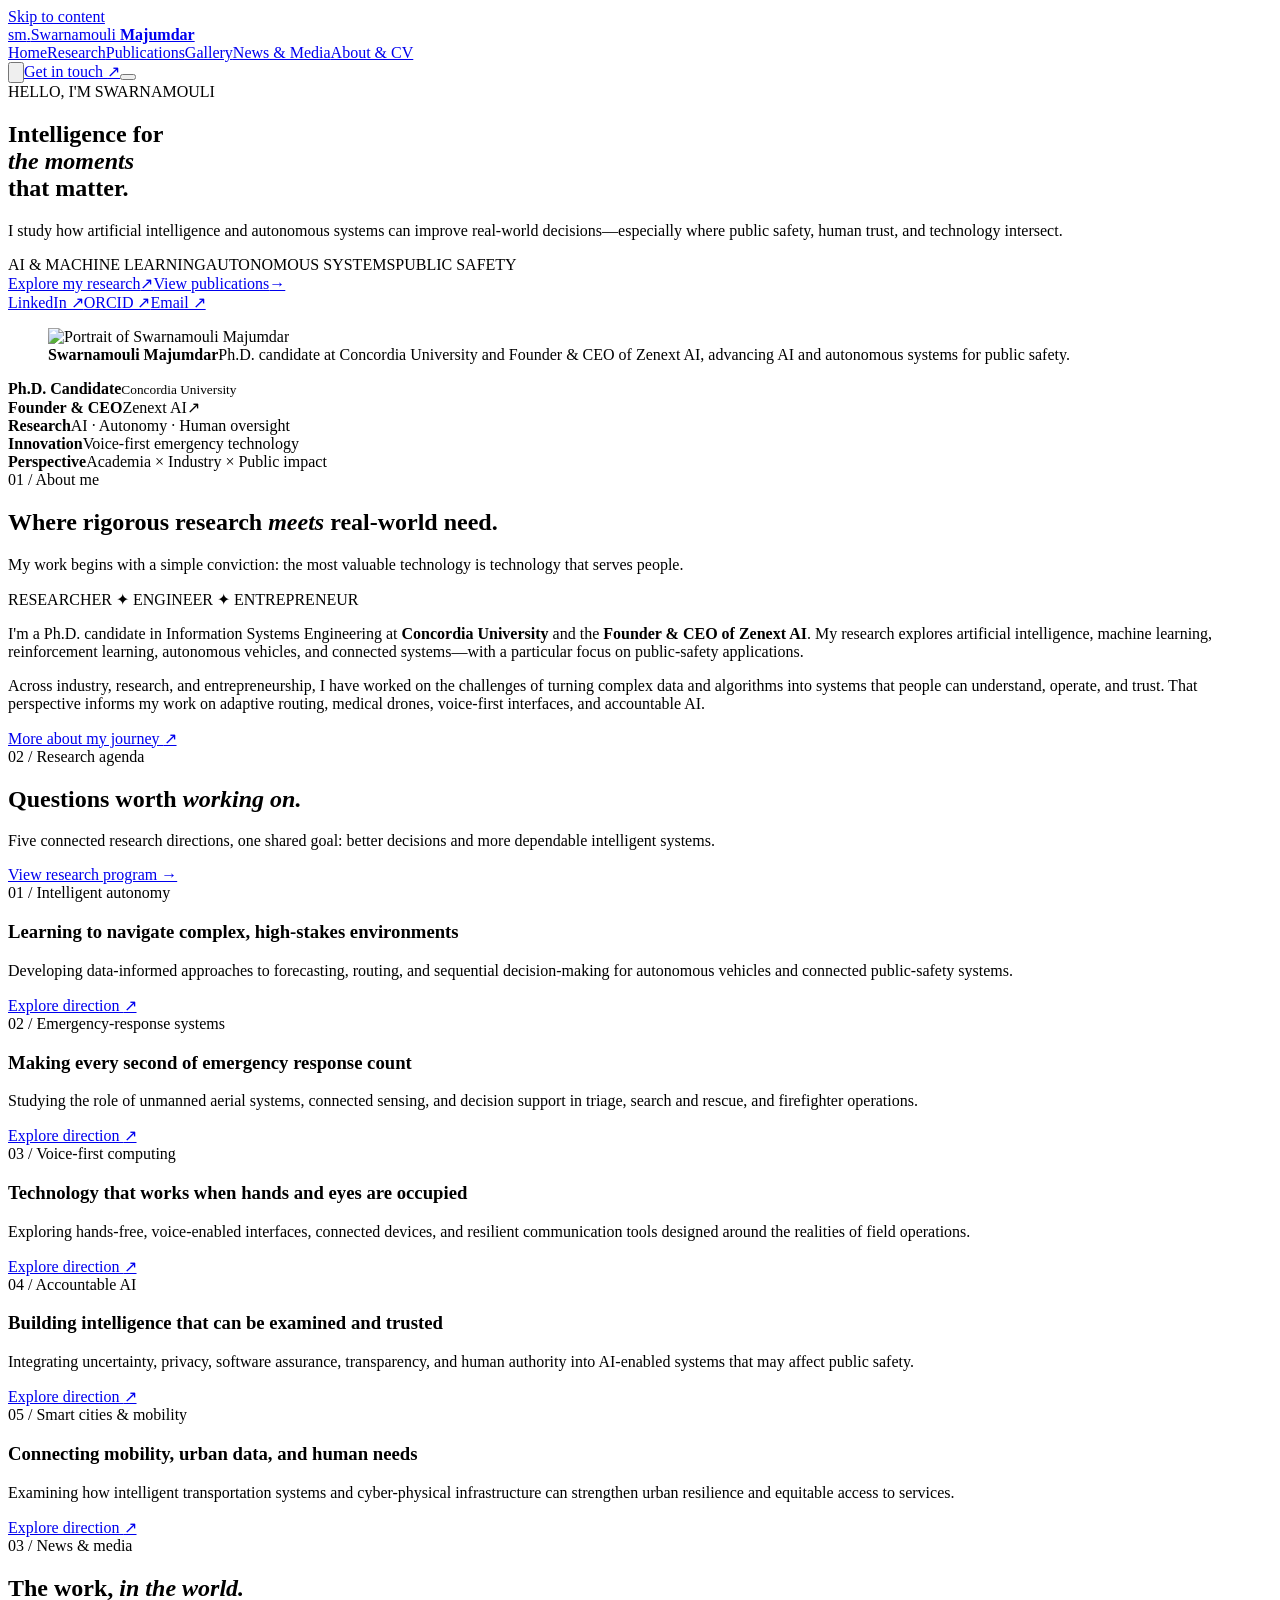
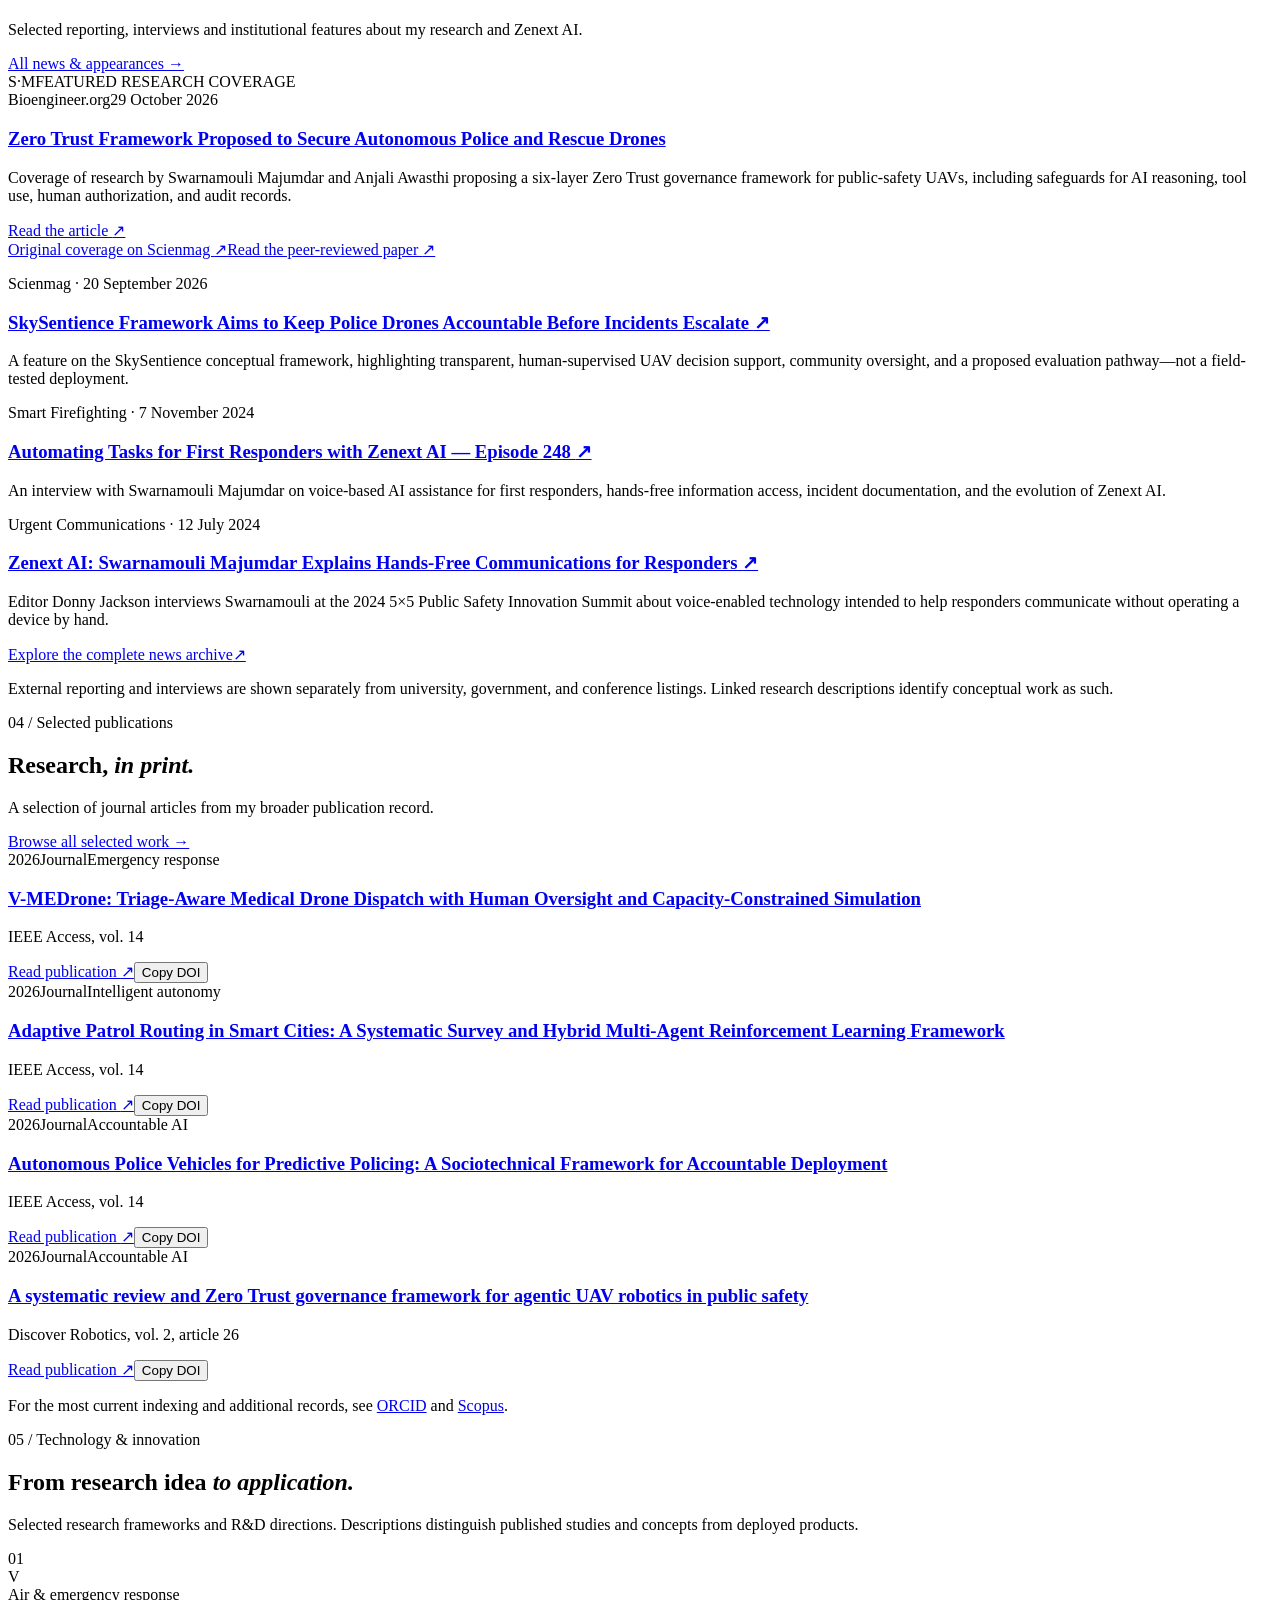
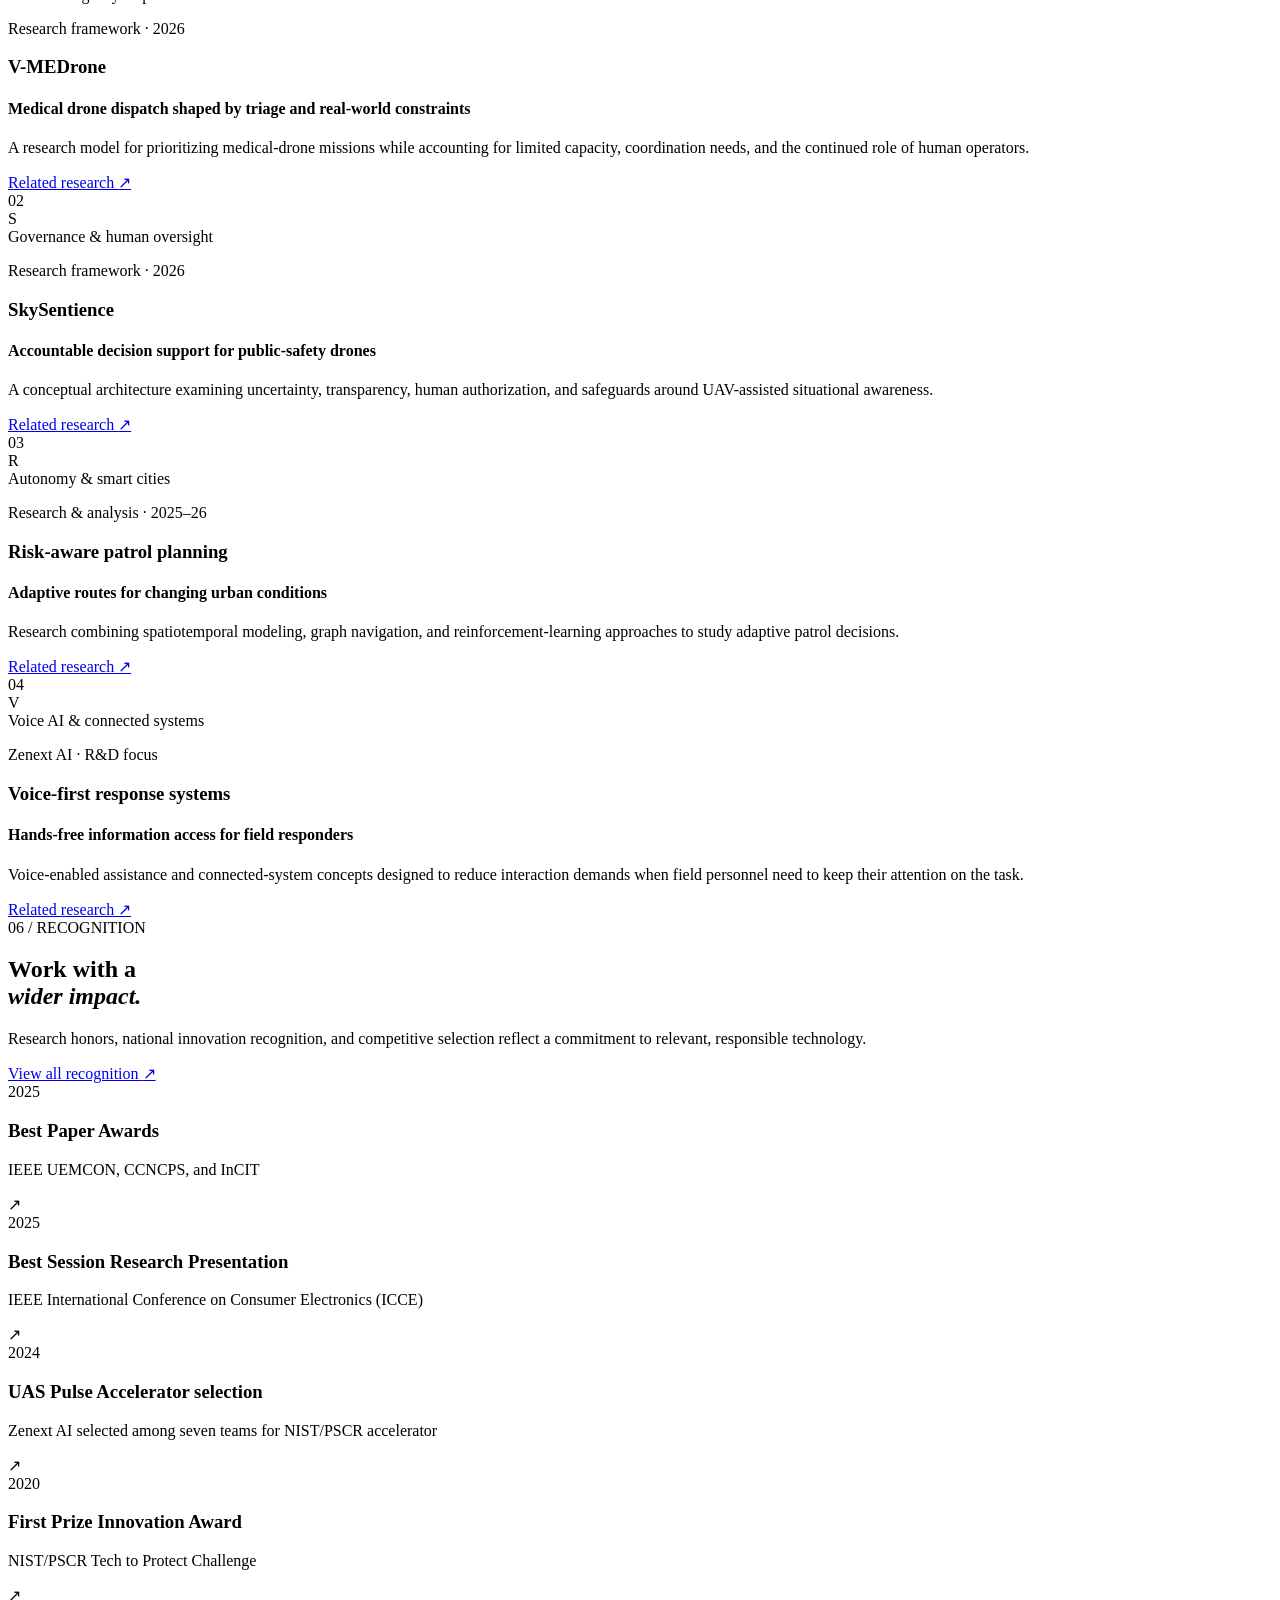
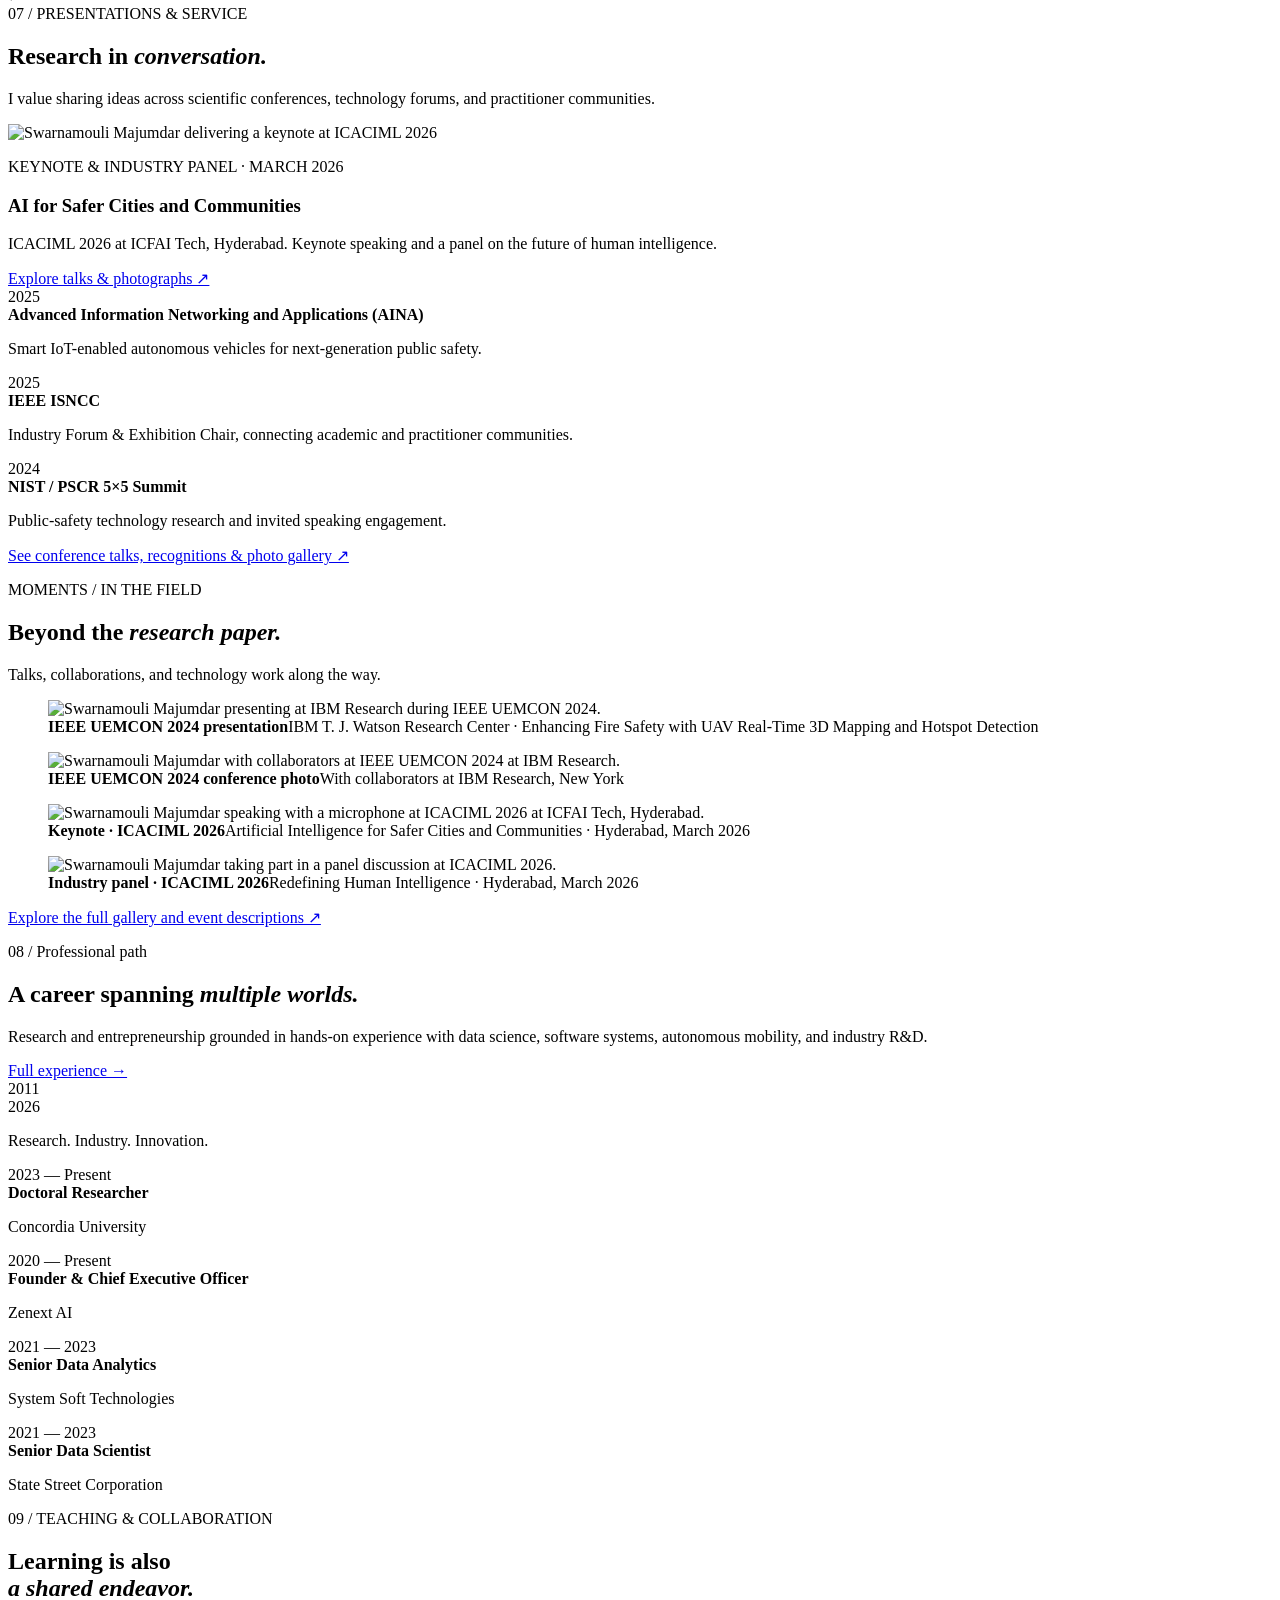
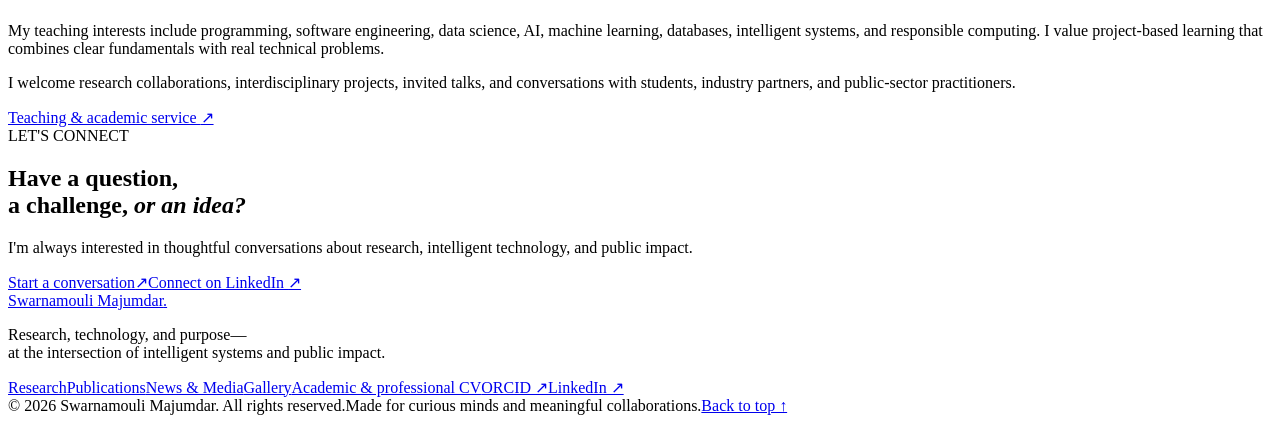
==== index.html @ 5d358393 "Add files via upload" ====
<!doctype html><html lang="en"><head>
<meta charset="utf-8"><meta name="viewport" content="width=device-width, initial-scale=1"><meta name="theme-color" content="#f9f7f3"><meta name="color-scheme" content="light dark">
<title>Swarnamouli Majumdar | AI Researcher, Founder &amp; Public-Safety Technologist</title><meta name="description" content="Swarnamouli Majumdar is a Ph.D. researcher at Concordia University and Founder &amp; CEO of Zenext AI, working on AI, autonomous systems, and public safety."><meta name="author" content="Swarnamouli Majumdar">
<meta property="og:type" content="website"><meta property="og:title" content="Swarnamouli Majumdar | AI Researcher, Founder &amp; Public-Safety Technologist"><meta property="og:description" content="Swarnamouli Majumdar is a Ph.D. researcher at Concordia University and Founder &amp; CEO of Zenext AI, working on AI, autonomous systems, and public safety."><meta property="og:url" content="https://swarnamouli.github.io/index.html"><meta property="og:image" content="https://swarnamouli.github.io/assets/og-card.png">
<meta name="twitter:card" content="summary_large_image"><link rel="canonical" href="https://swarnamouli.github.io/index.html">
<link rel="icon" href="assets/favicon.svg" type="image/svg+xml"><link rel="stylesheet" href="assets/style.css"><script>try{let t=localStorage.getItem('sm-theme');if(t)document.documentElement.dataset.theme=t}catch(e){}</script>
<script type="application/ld+json">{"@context": "https://schema.org", "@type": "Person", "name": "Swarnamouli Majumdar", "url": "https://swarnamouli.github.io/", "email": "mailto:swarna1988.19@gmail.com", "jobTitle": "Ph.D. Candidate & Founder, Zenext AI", "affiliation": [{"@type": "CollegeOrUniversity", "name": "Concordia University"}, {"@type": "Organization", "name": "Zenext AI"}], "sameAs": ["https://orcid.org/0000-0001-6443-4471", "https://www.linkedin.com/in/swarnamouli/"]}</script><script src="assets/main.js" defer></script></head>
<body><a class="skip-link" href="#main">Skip to content</a><header class="site-header" id="top"><div class="shell header-inner">
    <a class="brand" href="index.html" aria-label="Swarnamouli Majumdar — homepage"><span class="brand-mark">sm<span>.</span></span><span class="brand-word">Swarnamouli <strong>Majumdar</strong></span></a>
    <nav class="desktop-nav" aria-label="Main navigation"><a class="nav-link active" href="index.html" aria-current=page>Home</a><a class="nav-link " href="research.html" >Research</a><a class="nav-link " href="publications.html" >Publications</a><a class="nav-link " href="gallery.html" >Gallery</a><a class="nav-link " href="news.html" >News & Media</a><a class="nav-link " href="about.html" >About & CV</a></nav>
    <div class="header-actions"><button class="theme-toggle" data-theme-toggle type="button" title="Toggle color theme" aria-label="Toggle color theme"><svg aria-hidden="true" viewBox="0 0 24 24" fill="none" stroke="currentColor" stroke-width="1.6"><path d="M20.1 15.8A8.5 8.5 0 0 1 8.2 3.9 8.5 8.5 0 1 0 20.1 15.8Z"/></svg></button><a href="mailto:swarna1988.19@gmail.com" class="header-contact">Get in touch <span aria-hidden="true">↗</span></a><button class="menu-toggle" data-menu-toggle type="button" aria-expanded="false" aria-controls="mobile-nav" aria-label="Open menu"><span></span><span></span><span></span></button></div>
    </div><nav id="mobile-nav" class="mobile-nav" aria-label="Mobile navigation" hidden><a class="nav-link active" href="index.html" aria-current=page>Home</a><a class="nav-link " href="research.html" >Research</a><a class="nav-link " href="publications.html" >Publications</a><a class="nav-link " href="gallery.html" >Gallery</a><a class="nav-link " href="news.html" >News & Media</a><a class="nav-link " href="about.html" >About & CV</a><a href="mailto:swarna1988.19@gmail.com">Get in touch ↗</a></nav></header><main id="main"><section class="hero shell"><div class="hero-content"><div class="eyebrow"><span class="eyebrow-line"></span>HELLO, I'M SWARNAMOULI</div><h1>Intelligence for<br><em>the moments</em><br>that matter<span class="period">.</span></h1><p class="hero-lead">I study how artificial intelligence and autonomous systems can improve real-world decisions—especially where public safety, human trust, and technology intersect.</p><div class="hero-tags"><span>AI & MACHINE LEARNING</span><span>AUTONOMOUS SYSTEMS</span><span>PUBLIC SAFETY</span></div><div class="hero-buttons"><a class="btn btn-primary" href="research.html" ><span>Explore my research</span><span aria-hidden="true">↗</span></a><a class="btn btn-secondary" href="publications.html" ><span>View publications</span><span aria-hidden="true">→</span></a></div><div class="hero-social"><a href="https://www.linkedin.com/in/swarnamouli/" target="_blank" rel="noopener noreferrer">LinkedIn ↗</a><a href="https://orcid.org/0000-0001-6443-4471" target="_blank" rel="noopener noreferrer">ORCID ↗</a><a href="mailto:swarna1988.19@gmail.com">Email ↗</a></div></div>
    <div class="hero-visual"><div class="hero-visual-deco deco-a"></div><div class="hero-visual-deco deco-b"></div><figure class="portrait-frame"><img src="assets/photos/swarnamouli-bio-portrait.png" alt="Portrait of Swarnamouli Majumdar" loading="eager"><figcaption class="portrait-bio-caption"><strong>Swarnamouli Majumdar</strong><span>Ph.D. candidate at Concordia University and Founder &amp; CEO of Zenext AI, advancing AI and autonomous systems for public safety.</span></figcaption><span class="portrait-frame-corner"></span></figure><div class="role-float"><span class="role-dot"></span><div><strong>Ph.D. Candidate</strong><small>Concordia University</small></div></div><div class="founder-float"><strong>Founder & CEO</strong><span>Zenext AI</span><span aria-hidden="true">↗</span></div></div></section><div class="hero-strip"><div class="shell strip-inner"><div><strong>Research</strong><span>AI · Autonomy · Human oversight</span></div><div><strong>Innovation</strong><span>Voice-first emergency technology</span></div><div><strong>Perspective</strong><span>Academia × Industry × Public impact</span></div></div></div><section class="section shell" id="about"><div class="section-head"><div><div class="eyebrow"><span class="eyebrow-line"></span>01 / About me</div><h2>Where rigorous research <em>meets</em> real-world need.</h2></div></div><div class="about-grid"><div class="about-statement"><p>My work begins with a simple conviction: <span>the most valuable technology is technology that serves people.</span></p><div class="about-statement-bottom">RESEARCHER <span>✦</span> ENGINEER <span>✦</span> ENTREPRENEUR</div></div><div class="about-copy"><p>I'm a Ph.D. candidate in Information Systems Engineering at <strong>Concordia University</strong> and the <strong>Founder & CEO of Zenext AI</strong>. My research explores artificial intelligence, machine learning, reinforcement learning, autonomous vehicles, and connected systems—with a particular focus on public-safety applications.</p><p>Across industry, research, and entrepreneurship, I have worked on the challenges of turning complex data and algorithms into systems that people can understand, operate, and trust. That perspective informs my work on adaptive routing, medical drones, voice-first interfaces, and accountable AI.</p><a class="text-link" href="about.html">More about my journey <span class="arrow" aria-hidden="true">↗</span></a></div></div></section><section class="section soft-section" id="research"><div class="shell"><div class="section-head"><div><div class="eyebrow"><span class="eyebrow-line"></span>02 / Research agenda</div><h2>Questions worth <em>working on.</em></h2><p class="section-desc">Five connected research directions, one shared goal: better decisions and more dependable intelligent systems.</p></div><a class="head-link" href="research.html">View research program →</a></div><div class="research-grid"><article class="research-card reveal"><span class="research-card-number">01 / Intelligent autonomy</span><div class="research-icon research-icon-autonomy" aria-hidden="true"><span></span><span></span><span></span></div><h3>Learning to navigate complex, high-stakes environments</h3><p>Developing data-informed approaches to forecasting, routing, and sequential decision-making for autonomous vehicles and connected public-safety systems.</p><a class="text-link" href="research.html#autonomy">Explore direction <span class="arrow" aria-hidden="true">↗</span></a></article><article class="research-card reveal"><span class="research-card-number">02 / Emergency-response systems</span><div class="research-icon research-icon-response" aria-hidden="true"><span></span><span></span><span></span></div><h3>Making every second of emergency response count</h3><p>Studying the role of unmanned aerial systems, connected sensing, and decision support in triage, search and rescue, and firefighter operations.</p><a class="text-link" href="research.html#response">Explore direction <span class="arrow" aria-hidden="true">↗</span></a></article><article class="research-card reveal"><span class="research-card-number">03 / Voice-first computing</span><div class="research-icon research-icon-voice" aria-hidden="true"><span></span><span></span><span></span></div><h3>Technology that works when hands and eyes are occupied</h3><p>Exploring hands-free, voice-enabled interfaces, connected devices, and resilient communication tools designed around the realities of field operations.</p><a class="text-link" href="research.html#voice">Explore direction <span class="arrow" aria-hidden="true">↗</span></a></article><article class="research-card reveal"><span class="research-card-number">04 / Accountable AI</span><div class="research-icon research-icon-trust" aria-hidden="true"><span></span><span></span><span></span></div><h3>Building intelligence that can be examined and trusted</h3><p>Integrating uncertainty, privacy, software assurance, transparency, and human authority into AI-enabled systems that may affect public safety.</p><a class="text-link" href="research.html#trust">Explore direction <span class="arrow" aria-hidden="true">↗</span></a></article><article class="research-card reveal"><span class="research-card-number">05 / Smart cities &amp; mobility</span><div class="research-icon research-icon-mobility" aria-hidden="true"><span></span><span></span><span></span></div><h3>Connecting mobility, urban data, and human needs</h3><p>Examining how intelligent transportation systems and cyber-physical infrastructure can strengthen urban resilience and equitable access to services.</p><a class="text-link" href="research.html#mobility">Explore direction <span class="arrow" aria-hidden="true">↗</span></a></article></div></div></section><section class="section shell" id="news"><div class="section-head"><div><div class="eyebrow"><span class="eyebrow-line"></span>03 / News &amp; media</div><h2>The work, <em>in the world.</em></h2><p class="section-desc">Selected reporting, interviews and institutional features about my research and Zenext AI.</p></div><a class="head-link" href="news.html">All news & appearances →</a></div><div class="media-home-grid"><article class="media-main-feature reveal"><div class="media-feature-top"><span class="media-feature-icon" aria-hidden="true">S<span>·</span>M</span><span class="media-feature-kicker">FEATURED RESEARCH COVERAGE</span></div><div><div class="media-byline"><span>Bioengineer.org</span><span>29 October 2026</span></div><h3><a href="https://bioengineer.org/zero-trust-framework-proposed-to-secure-autonomous-police-and-rescue-drones/" target="_blank" rel="noopener noreferrer">Zero Trust Framework Proposed to Secure Autonomous Police and Rescue Drones</a></h3><p>Coverage of research by Swarnamouli Majumdar and Anjali Awasthi proposing a six-layer Zero Trust governance framework for public-safety UAVs, including safeguards for AI reasoning, tool use, human authorization, and audit records.</p><a class="media-read-link" href="https://bioengineer.org/zero-trust-framework-proposed-to-secure-autonomous-police-and-rescue-drones/" target="_blank" rel="noopener noreferrer">Read the article <span class="arrow" aria-hidden="true">↗</span></a></div><div class="media-related"><a href="https://scienmag.com/zero-trust-framework-proposed-to-secure-autonomous-police-and-rescue-drones/" target="_blank" rel="noopener noreferrer">Original coverage on Scienmag <span class="arrow" aria-hidden="true">↗</span></a><a href="https://doi.org/10.1007/s44430-026-00042-4" target="_blank" rel="noopener noreferrer">Read the peer-reviewed paper <span class="arrow" aria-hidden="true">↗</span></a></div></article><div class="media-home-rail"><article class="media-rail-story"><p class="media-rail-meta">Scienmag <span>· 20 September 2026</span></p><h3><a href="https://scienmag.com/skysentience-framework-aims-to-keep-police-drones-accountable-before-incidents-escalate/" target="_blank" rel="noopener noreferrer">SkySentience Framework Aims to Keep Police Drones Accountable Before Incidents Escalate <span aria-hidden="true">↗</span></a></h3><p>A feature on the SkySentience conceptual framework, highlighting transparent, human-supervised UAV decision support, community oversight, and a proposed evaluation pathway—not a field-tested deployment.</p></article><article class="media-rail-story"><p class="media-rail-meta">Smart Firefighting <span>· 7 November 2024</span></p><h3><a href="https://smartfirefighting.podbean.com/e/episode-248-automating-tasks-for-first-responders-with-zenext-ai-with-swarnamouli-majumdar/" target="_blank" rel="noopener noreferrer">Automating Tasks for First Responders with Zenext AI — Episode 248 <span aria-hidden="true">↗</span></a></h3><p>An interview with Swarnamouli Majumdar on voice-based AI assistance for first responders, hands-free information access, incident documentation, and the evolution of Zenext AI.</p></article><article class="media-rail-story"><p class="media-rail-meta">Urgent Communications <span>· 12 July 2024</span></p><h3><a href="https://urgentcomm.com/ai-analytics/zenext-ai-swarnamouli-majumdar-explains-how-voice-enabled-tech-supports-hands-free-comms-for-responders" target="_blank" rel="noopener noreferrer">Zenext AI: Swarnamouli Majumdar Explains Hands-Free Communications for Responders <span aria-hidden="true">↗</span></a></h3><p>Editor Donny Jackson interviews Swarnamouli at the 2024 5×5 Public Safety Innovation Summit about voice-enabled technology intended to help responders communicate without operating a device by hand.</p></article><a class="media-archive-link" href="news.html"><span>Explore the complete news archive</span><span aria-hidden="true">↗</span></a></div></div><p class="media-integrity-note">External reporting and interviews are shown separately from university, government, and conference listings. Linked research descriptions identify conceptual work as such.</p></section><section class="section soft-section" id="publications"><div class="shell"><div class="section-head"><div><div class="eyebrow"><span class="eyebrow-line"></span>04 / Selected publications</div><h2>Research, <em>in print.</em></h2><p class="section-desc">A selection of journal articles from my broader publication record.</p></div><a class="head-link" href="publications.html">Browse all selected work →</a></div><div class="pub-feature-grid"><article class="pub-card pub-card-compact" data-year="2026" data-type="Journal" data-topic="Emergency response" data-search="v-medrone: triage-aware medical drone dispatch with human oversight and capacity-constrained simulation ieee access, vol. 14 emergency response">
    <div class="pub-meta"><span class="pill ">2026</span><span class="pill pill-subtle">Journal</span><span class="pub-topic">Emergency response</span></div>
    <h3><a href="https://doi.org/10.1109/ACCESS.2026.3741367" target="_blank" rel="noopener noreferrer">V-MEDrone: Triage-Aware Medical Drone Dispatch with Human Oversight and Capacity-Constrained Simulation</a></h3>
    <p class="pub-venue">IEEE Access, vol. 14</p>
    <div class="pub-actions"><a class="text-link" href="https://doi.org/10.1109/ACCESS.2026.3741367" target="_blank" rel="noopener noreferrer">Read publication <span class="arrow" aria-hidden="true">↗</span></a><button class="copy-button" data-copy="https://doi.org/10.1109/ACCESS.2026.3741367" type="button" title="Copy DOI link" aria-label="Copy DOI link">Copy DOI</button></div>
    </article><article class="pub-card pub-card-compact" data-year="2026" data-type="Journal" data-topic="Intelligent autonomy" data-search="adaptive patrol routing in smart cities: a systematic survey and hybrid multi-agent reinforcement learning framework ieee access, vol. 14 intelligent autonomy">
    <div class="pub-meta"><span class="pill ">2026</span><span class="pill pill-subtle">Journal</span><span class="pub-topic">Intelligent autonomy</span></div>
    <h3><a href="https://doi.org/10.1109/ACCESS.2026.3723316" target="_blank" rel="noopener noreferrer">Adaptive Patrol Routing in Smart Cities: A Systematic Survey and Hybrid Multi-Agent Reinforcement Learning Framework</a></h3>
    <p class="pub-venue">IEEE Access, vol. 14</p>
    <div class="pub-actions"><a class="text-link" href="https://doi.org/10.1109/ACCESS.2026.3723316" target="_blank" rel="noopener noreferrer">Read publication <span class="arrow" aria-hidden="true">↗</span></a><button class="copy-button" data-copy="https://doi.org/10.1109/ACCESS.2026.3723316" type="button" title="Copy DOI link" aria-label="Copy DOI link">Copy DOI</button></div>
    </article><article class="pub-card pub-card-compact" data-year="2026" data-type="Journal" data-topic="Accountable AI" data-search="autonomous police vehicles for predictive policing: a sociotechnical framework for accountable deployment ieee access, vol. 14 accountable ai">
    <div class="pub-meta"><span class="pill ">2026</span><span class="pill pill-subtle">Journal</span><span class="pub-topic">Accountable AI</span></div>
    <h3><a href="https://doi.org/10.1109/ACCESS.2026.3706076" target="_blank" rel="noopener noreferrer">Autonomous Police Vehicles for Predictive Policing: A Sociotechnical Framework for Accountable Deployment</a></h3>
    <p class="pub-venue">IEEE Access, vol. 14</p>
    <div class="pub-actions"><a class="text-link" href="https://doi.org/10.1109/ACCESS.2026.3706076" target="_blank" rel="noopener noreferrer">Read publication <span class="arrow" aria-hidden="true">↗</span></a><button class="copy-button" data-copy="https://doi.org/10.1109/ACCESS.2026.3706076" type="button" title="Copy DOI link" aria-label="Copy DOI link">Copy DOI</button></div>
    </article><article class="pub-card pub-card-compact" data-year="2026" data-type="Journal" data-topic="Accountable AI" data-search="a systematic review and zero trust governance framework for agentic uav robotics in public safety discover robotics, vol. 2, article 26 accountable ai">
    <div class="pub-meta"><span class="pill ">2026</span><span class="pill pill-subtle">Journal</span><span class="pub-topic">Accountable AI</span></div>
    <h3><a href="https://doi.org/10.1007/s44430-026-00042-4" target="_blank" rel="noopener noreferrer">A systematic review and Zero Trust governance framework for agentic UAV robotics in public safety</a></h3>
    <p class="pub-venue">Discover Robotics, vol. 2, article 26</p>
    <div class="pub-actions"><a class="text-link" href="https://doi.org/10.1007/s44430-026-00042-4" target="_blank" rel="noopener noreferrer">Read publication <span class="arrow" aria-hidden="true">↗</span></a><button class="copy-button" data-copy="https://doi.org/10.1007/s44430-026-00042-4" type="button" title="Copy DOI link" aria-label="Copy DOI link">Copy DOI</button></div>
    </article></div><p class="section-footnote">For the most current indexing and additional records, see <a href="https://orcid.org/0000-0001-6443-4471" target="_blank" rel="noopener noreferrer">ORCID</a> and <a href="https://www.scopus.com/authid/detail.uri?authorId=57782341500" target="_blank" rel="noopener noreferrer">Scopus</a>.</p></div></section><section class="section shell" id="innovation"><div class="section-head"><div><div class="eyebrow"><span class="eyebrow-line"></span>05 / Technology &amp; innovation</div><h2>From research idea <em>to application.</em></h2><p class="section-desc">Selected research frameworks and R&D directions. Descriptions distinguish published studies and concepts from deployed products.</p></div></div><div class="projects-grid"><article class="project-card reveal"><div class="project-art art-01"><div class="project-art-number">01</div><div class="art-orbit art-orbit-1"></div><div class="art-orbit art-orbit-2"></div><div class="art-center">V</div><span class="art-footnote">Air &amp; emergency response</span></div><div class="project-body"><p class="card-overline">Research framework · 2026</p><h3>V-MEDrone</h3><h4>Medical drone dispatch shaped by triage and real-world constraints</h4><p>A research model for prioritizing medical-drone missions while accounting for limited capacity, coordination needs, and the continued role of human operators.</p><a href="https://doi.org/10.1109/ACCESS.2026.3741367" target="_blank" rel="noopener noreferrer" class="text-link">Related research <span class="arrow" aria-hidden="true">↗</span></a></div></article><article class="project-card reveal"><div class="project-art art-02"><div class="project-art-number">02</div><div class="art-orbit art-orbit-1"></div><div class="art-orbit art-orbit-2"></div><div class="art-center">S</div><span class="art-footnote">Governance &amp; human oversight</span></div><div class="project-body"><p class="card-overline">Research framework · 2026</p><h3>SkySentience</h3><h4>Accountable decision support for public-safety drones</h4><p>A conceptual architecture examining uncertainty, transparency, human authorization, and safeguards around UAV-assisted situational awareness.</p><a href="https://doi.org/10.1007/s44564-026-00018-x" target="_blank" rel="noopener noreferrer" class="text-link">Related research <span class="arrow" aria-hidden="true">↗</span></a></div></article><article class="project-card reveal"><div class="project-art art-03"><div class="project-art-number">03</div><div class="art-orbit art-orbit-1"></div><div class="art-orbit art-orbit-2"></div><div class="art-center">R</div><span class="art-footnote">Autonomy &amp; smart cities</span></div><div class="project-body"><p class="card-overline">Research &amp; analysis · 2025–26</p><h3>Risk-aware patrol planning</h3><h4>Adaptive routes for changing urban conditions</h4><p>Research combining spatiotemporal modeling, graph navigation, and reinforcement-learning approaches to study adaptive patrol decisions.</p><a href="https://doi.org/10.3390/app15158565" target="_blank" rel="noopener noreferrer" class="text-link">Related research <span class="arrow" aria-hidden="true">↗</span></a></div></article><article class="project-card reveal"><div class="project-art art-04"><div class="project-art-number">04</div><div class="art-orbit art-orbit-1"></div><div class="art-orbit art-orbit-2"></div><div class="art-center">V</div><span class="art-footnote">Voice AI &amp; connected systems</span></div><div class="project-body"><p class="card-overline">Zenext AI · R&amp;D focus</p><h3>Voice-first response systems</h3><h4>Hands-free information access for field responders</h4><p>Voice-enabled assistance and connected-system concepts designed to reduce interaction demands when field personnel need to keep their attention on the task.</p><a href="https://scholar.google.com/scholar?q=Voice-Controlled%20Drones%20for%20Emergency%20Response%3A%20AI%20at%20the%20Frontline" target="_blank" rel="noopener noreferrer" class="text-link">Related research <span class="arrow" aria-hidden="true">↗</span></a></div></article></div></section><section class="section acclaim-section" id="recognition"><div class="shell acclaim-grid"><div><div class="eyebrow eyebrow-light"><span class="eyebrow-line"></span>06 / RECOGNITION</div><h2>Work with a<br><em>wider impact.</em></h2><p>Research honors, national innovation recognition, and competitive selection reflect a commitment to relevant, responsible technology.</p><a href="about.html#awards" class="light-link">View all recognition <span aria-hidden="true">↗</span></a></div><div class="award-list"><div class="award-row"><span>2025</span><div><h3>Best Paper Awards</h3><p>IEEE UEMCON, CCNCPS, and InCIT</p></div><span aria-hidden="true">↗</span></div><div class="award-row"><span>2025</span><div><h3>Best Session Research Presentation</h3><p>IEEE International Conference on Consumer Electronics (ICCE)</p></div><span aria-hidden="true">↗</span></div><div class="award-row"><span>2024</span><div><h3>UAS Pulse Accelerator selection</h3><p>Zenext AI selected among seven teams for NIST/PSCR accelerator</p></div><span aria-hidden="true">↗</span></div><div class="award-row"><span>2020</span><div><h3>First Prize Innovation Award</h3><p>NIST/PSCR Tech to Protect Challenge</p></div><span aria-hidden="true">↗</span></div></div></div></section><section class="section shell" id="speaking"><div class="section-head"><div><div class="eyebrow"><span class="eyebrow-line"></span>07 / PRESENTATIONS &amp; SERVICE</div><h2>Research in <em>conversation.</em></h2><p class="section-desc">I value sharing ideas across scientific conferences, technology forums, and practitioner communities.</p></div></div>
    <div class="speaking-grid"><article class="speaking-feature speaking-feature-photo"><img src="assets/photos/icaciml-2026-keynote.jpg" loading="lazy" alt="Swarnamouli Majumdar delivering a keynote at ICACIML 2026"><div class="speaking-feature-copy"><p class="card-overline">KEYNOTE & INDUSTRY PANEL · MARCH 2026</p><h3>AI for Safer Cities and Communities</h3><p>ICACIML 2026 at ICFAI Tech, Hyderabad. Keynote speaking and a panel on the future of human intelligence.</p><a class="text-link" href="gallery.html#icaciml-2026">Explore talks & photographs ↗</a></div></article><div class="speaking-list"><div><span>2025</span><section><strong>Advanced Information Networking and Applications (AINA)</strong><p>Smart IoT-enabled autonomous vehicles for next-generation public safety.</p></section></div><div><span>2025</span><section><strong>IEEE ISNCC</strong><p>Industry Forum & Exhibition Chair, connecting academic and practitioner communities.</p></section></div><div><span>2024</span><section><strong>NIST / PSCR 5×5 Summit</strong><p>Public-safety technology research and invited speaking engagement.</p></section></div></div></div><p class="speaking-more"><a class="text-link" href="gallery.html">See conference talks, recognitions & photo gallery ↗</a></p></section><section class="section soft-section" id="gallery"><div class="shell"><div class="section-head"><div><div class="eyebrow"><span class="eyebrow-line"></span>MOMENTS / IN THE FIELD</div><h2>Beyond the <em>research paper.</em></h2><p class="section-desc">Talks, collaborations, and technology work along the way.</p></div></div><div class="gallery-grid"><figure class="gallery-item"><img src="assets/photos/uemcon-2024-presentation-stage.jpg" alt="Swarnamouli Majumdar presenting at IBM Research during IEEE UEMCON 2024." loading="lazy"><figcaption><strong>IEEE UEMCON 2024 presentation</strong><span>IBM T. J. Watson Research Center · Enhancing Fire Safety with UAV Real-Time 3D Mapping and Hotspot Detection</span></figcaption></figure><figure class="gallery-item"><img src="assets/photos/uemcon-2024-group-photo.jpg" alt="Swarnamouli Majumdar with collaborators at IEEE UEMCON 2024 at IBM Research." loading="lazy"><figcaption><strong>IEEE UEMCON 2024 conference photo</strong><span>With collaborators at IBM Research, New York</span></figcaption></figure><figure class="gallery-item"><img src="assets/photos/icaciml-2026-keynote.jpg" alt="Swarnamouli Majumdar speaking with a microphone at ICACIML 2026 at ICFAI Tech, Hyderabad." loading="lazy"><figcaption><strong>Keynote · ICACIML 2026</strong><span>Artificial Intelligence for Safer Cities and Communities · Hyderabad, March 2026</span></figcaption></figure><figure class="gallery-item"><img src="assets/photos/icaciml-2026-panel.jpg" alt="Swarnamouli Majumdar taking part in a panel discussion at ICACIML 2026." loading="lazy"><figcaption><strong>Industry panel · ICACIML 2026</strong><span>Redefining Human Intelligence · Hyderabad, March 2026</span></figcaption></figure></div><p class="gallery-more"><a class="text-link" href="gallery.html">Explore the full gallery and event descriptions ↗</a></p></div></section><section class="section shell" id="experience"><div class="section-head"><div><div class="eyebrow"><span class="eyebrow-line"></span>08 / Professional path</div><h2>A career spanning <em>multiple worlds.</em></h2><p class="section-desc">Research and entrepreneurship grounded in hands-on experience with data science, software systems, autonomous mobility, and industry R&D.</p></div><a class="head-link" href="about.html#experience">Full experience →</a></div><div class="experience-preview"><div class="exp-logo-panel"><span>2011</span><div class="exp-line"></div><span>2026</span><p>Research. Industry. Innovation.</p></div><div class="exp-preview-list"><div class="exp-preview-row"><span>2023 — Present</span><div><strong>Doctoral Researcher</strong><p>Concordia University</p></div></div><div class="exp-preview-row"><span>2020 — Present</span><div><strong>Founder &amp; Chief Executive Officer</strong><p>Zenext AI</p></div></div><div class="exp-preview-row"><span>2021 — 2023</span><div><strong>Senior Data Analytics</strong><p>System Soft Technologies</p></div></div><div class="exp-preview-row"><span>2021 — 2023</span><div><strong>Senior Data Scientist</strong><p>State Street Corporation</p></div></div></div></div></section><section class="section soft-section"><div class="shell teaching-grid"><div><div class="eyebrow"><span class="eyebrow-line"></span>09 / TEACHING & COLLABORATION</div><h2>Learning is also<br><em>a shared endeavor.</em></h2></div><div><p>My teaching interests include programming, software engineering, data science, AI, machine learning, databases, intelligent systems, and responsible computing. I value project-based learning that combines clear fundamentals with real technical problems.</p><p>I welcome research collaborations, interdisciplinary projects, invited talks, and conversations with students, industry partners, and public-sector practitioners.</p><a class="text-link" href="about.html#teaching">Teaching & academic service <span class="arrow" aria-hidden="true">↗</span></a></div></div></section><section class="contact-section" id="contact"><div class="shell contact-inner"><div><div class="eyebrow"><span class="eyebrow-line"></span>LET'S CONNECT</div><h2>Have a question,<br>a challenge, <em>or an idea?</em></h2><p>I'm always interested in thoughtful conversations about research, intelligent technology, and public impact.</p></div><div class="contact-aside"><a class="btn btn-dark" href="mailto:swarna1988.19@gmail.com" ><span>Start a conversation</span><span aria-hidden="true">↗</span></a><a href="https://www.linkedin.com/in/swarnamouli/" target="_blank" rel="noopener noreferrer">Connect on LinkedIn <span aria-hidden="true">↗</span></a></div></div></section></main><footer class="footer"><div class="shell"><div class="footer-top"><div><a class="footer-name" href="index.html">Swarnamouli Majumdar<span>.</span></a><p>Research, technology, and purpose—<br>at the intersection of intelligent systems and public impact.</p></div><div class="footer-links"><a href="research.html">Research</a><a href="publications.html">Publications</a><a href="news.html">News & Media</a><a href="gallery.html">Gallery</a><a href="about.html">Academic & professional CV</a><a href="https://orcid.org/0000-0001-6443-4471" target="_blank" rel="noopener noreferrer">ORCID ↗</a><a href="https://www.linkedin.com/in/swarnamouli/" target="_blank" rel="noopener noreferrer">LinkedIn ↗</a></div></div><div class="footer-bottom"><span>© <span id="copyright-year">2026</span> Swarnamouli Majumdar. All rights reserved.</span><span>Made for curious minds and meaningful collaborations.</span><a href="#top">Back to top ↑</a></div></div></footer></body></html>
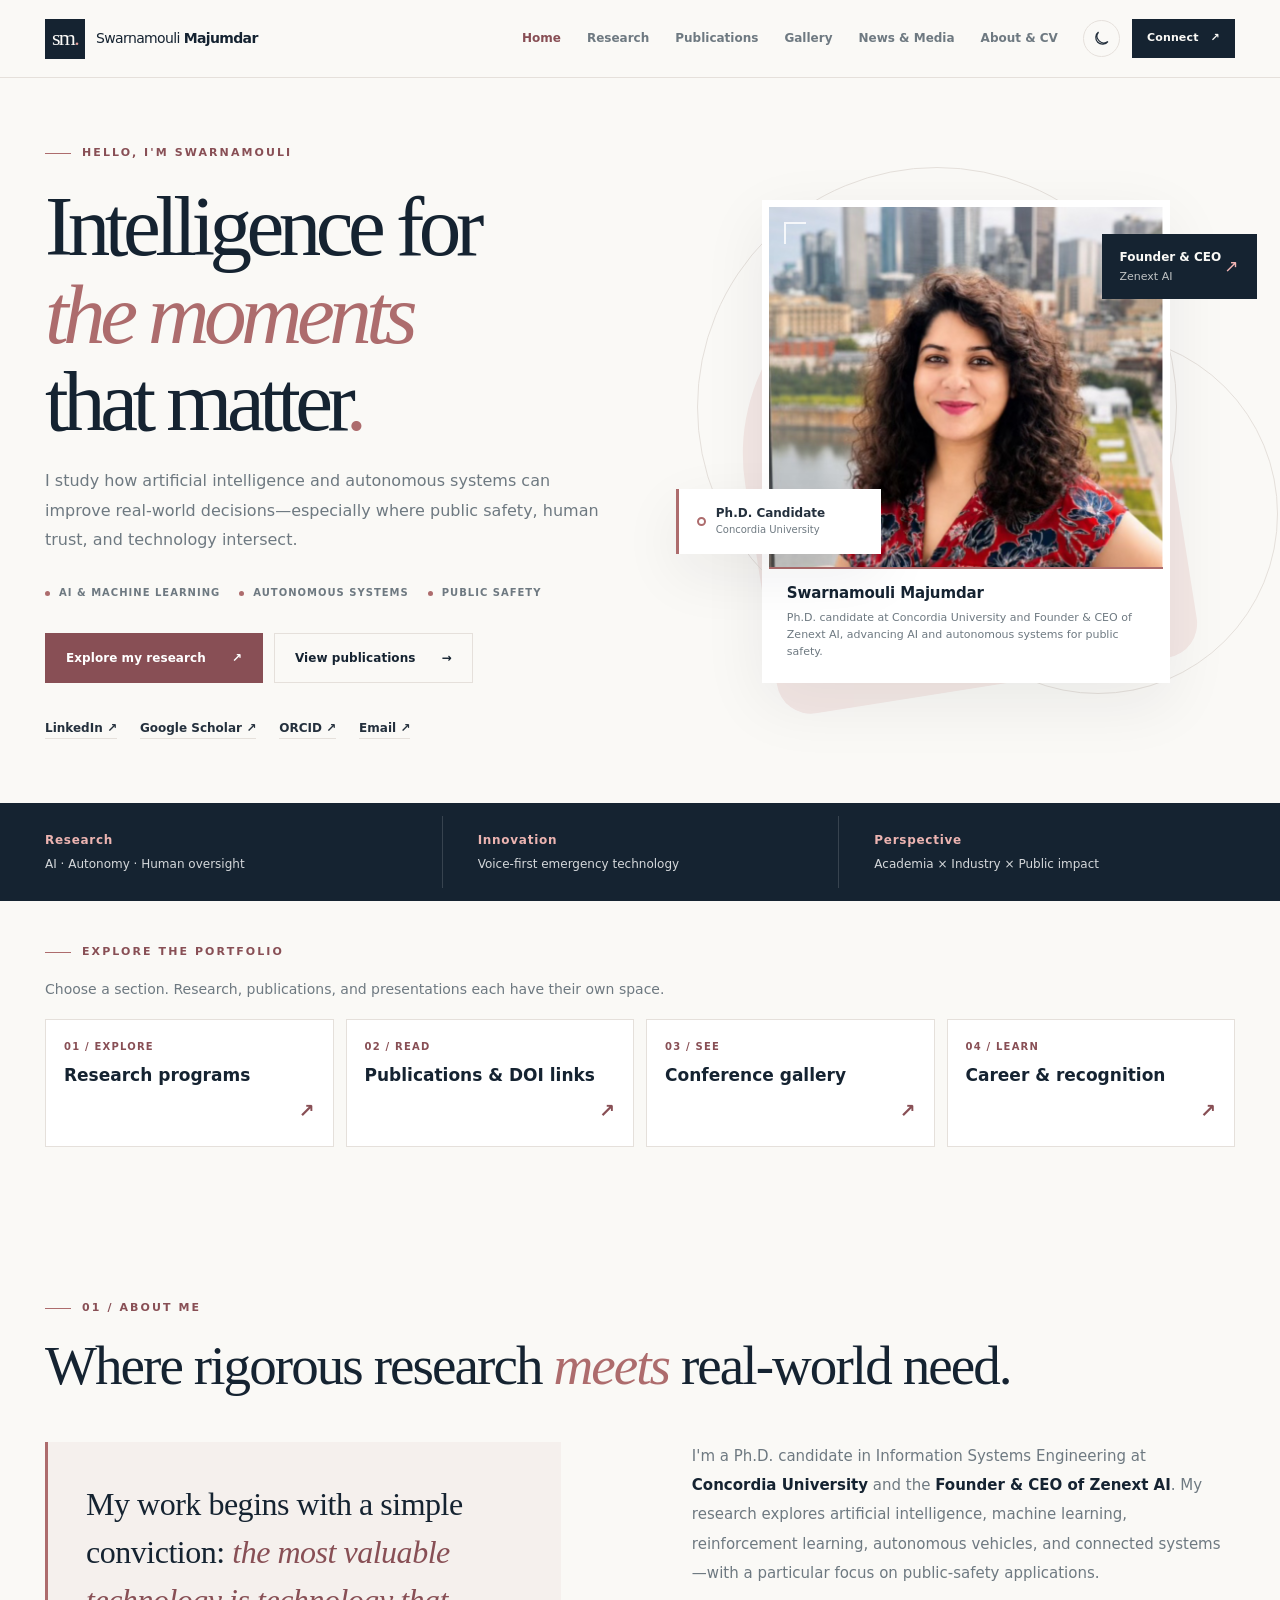
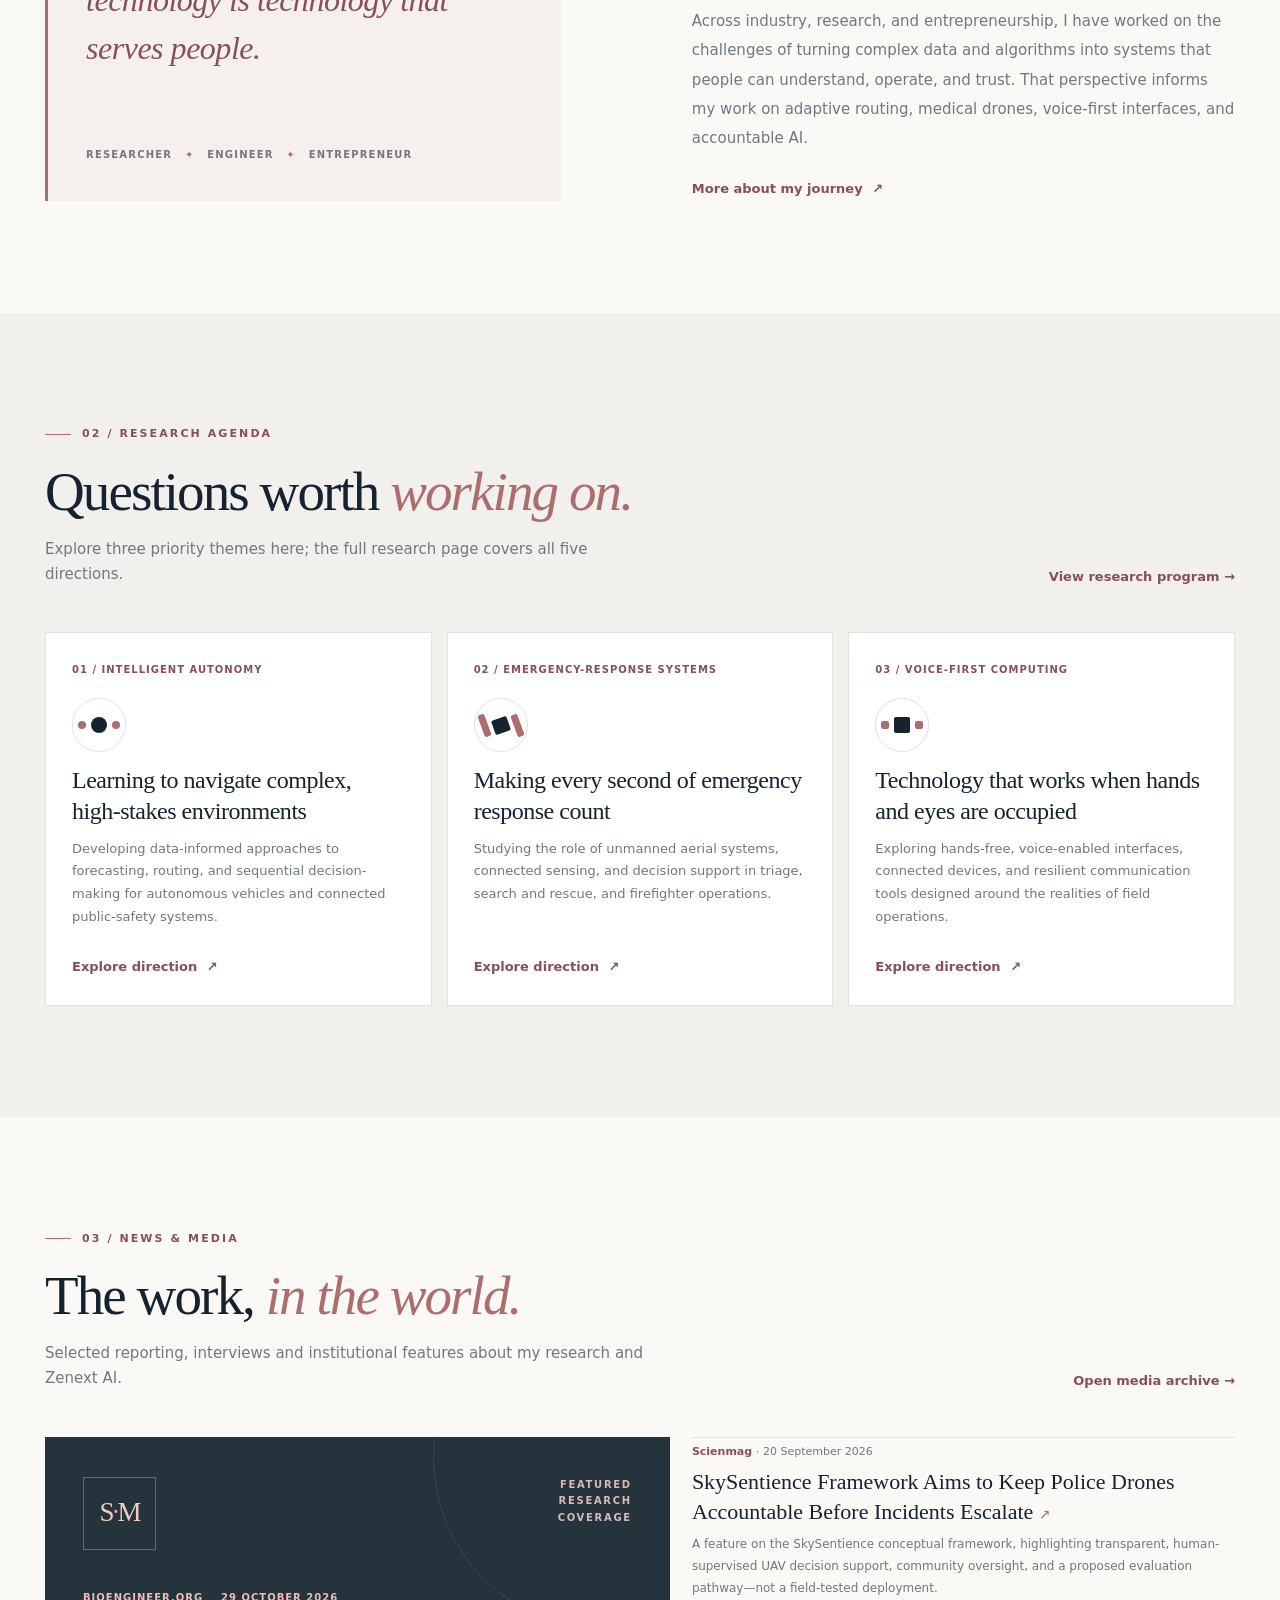
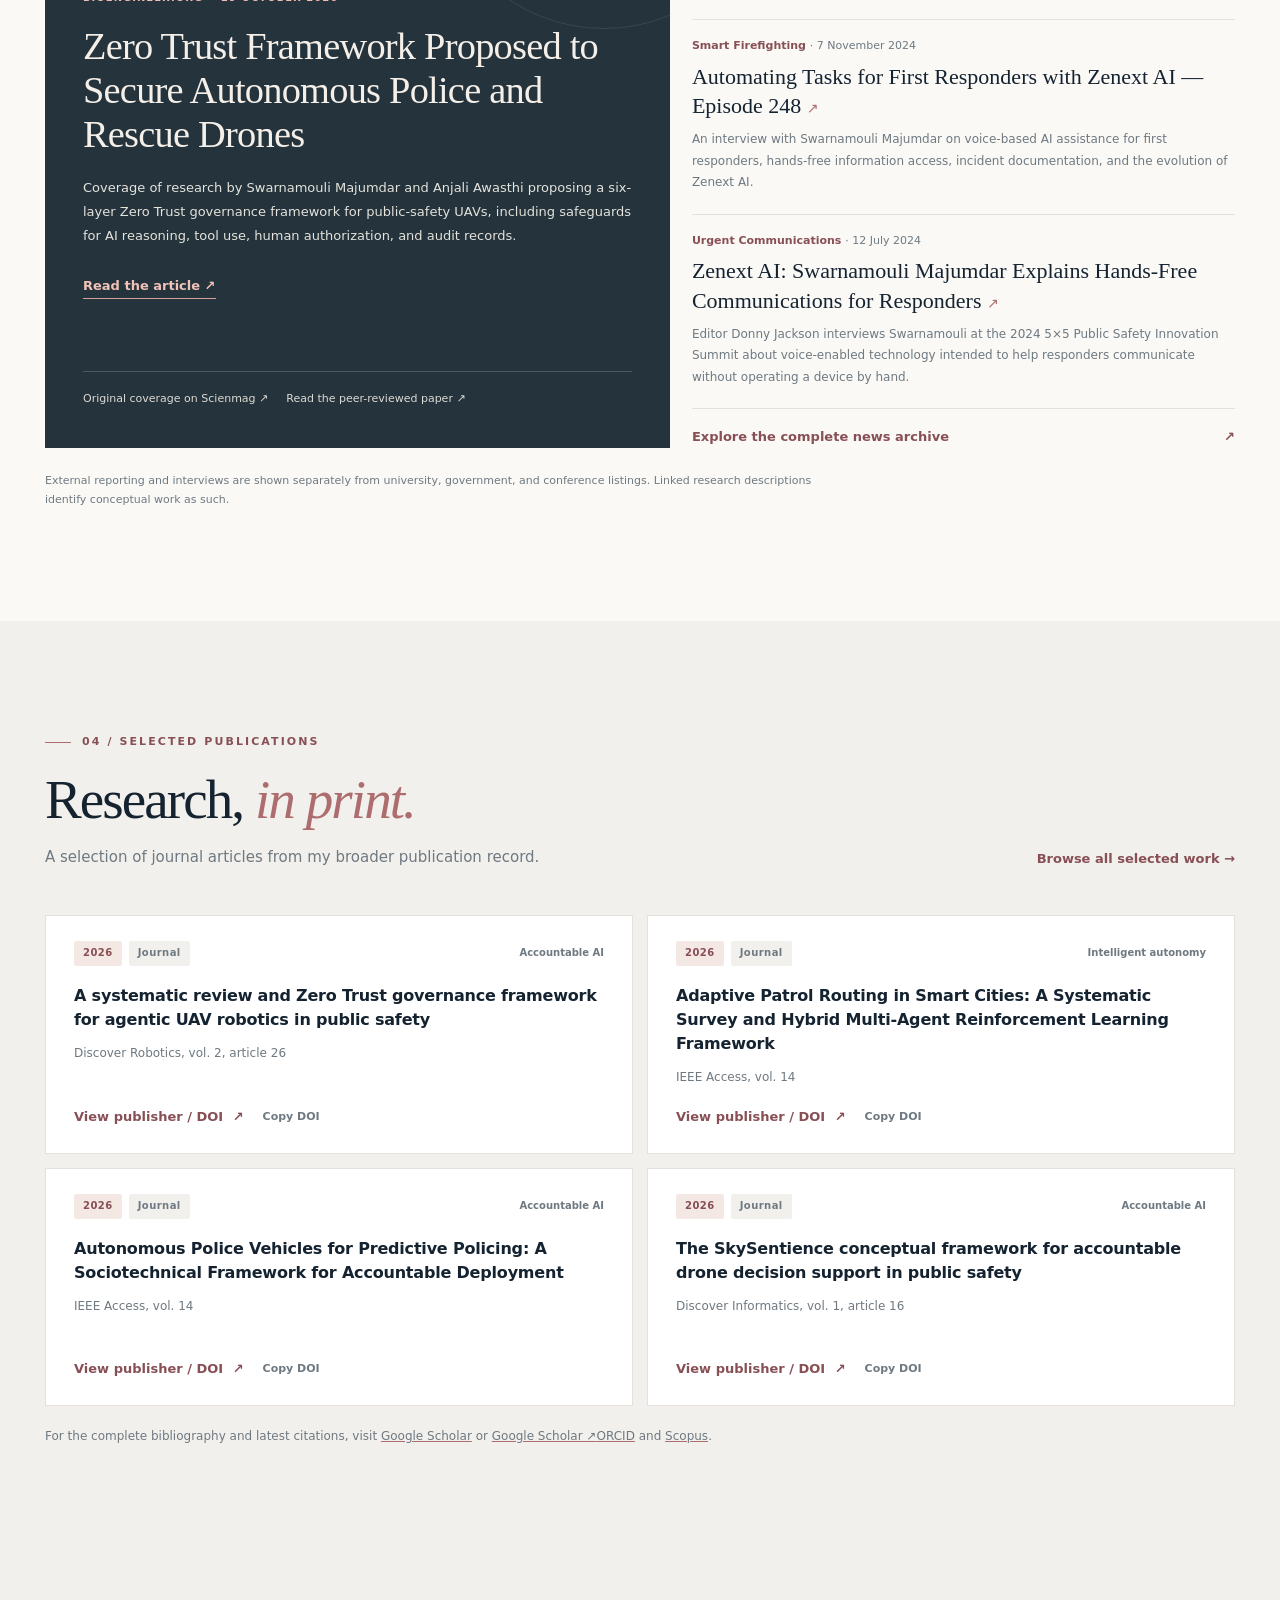
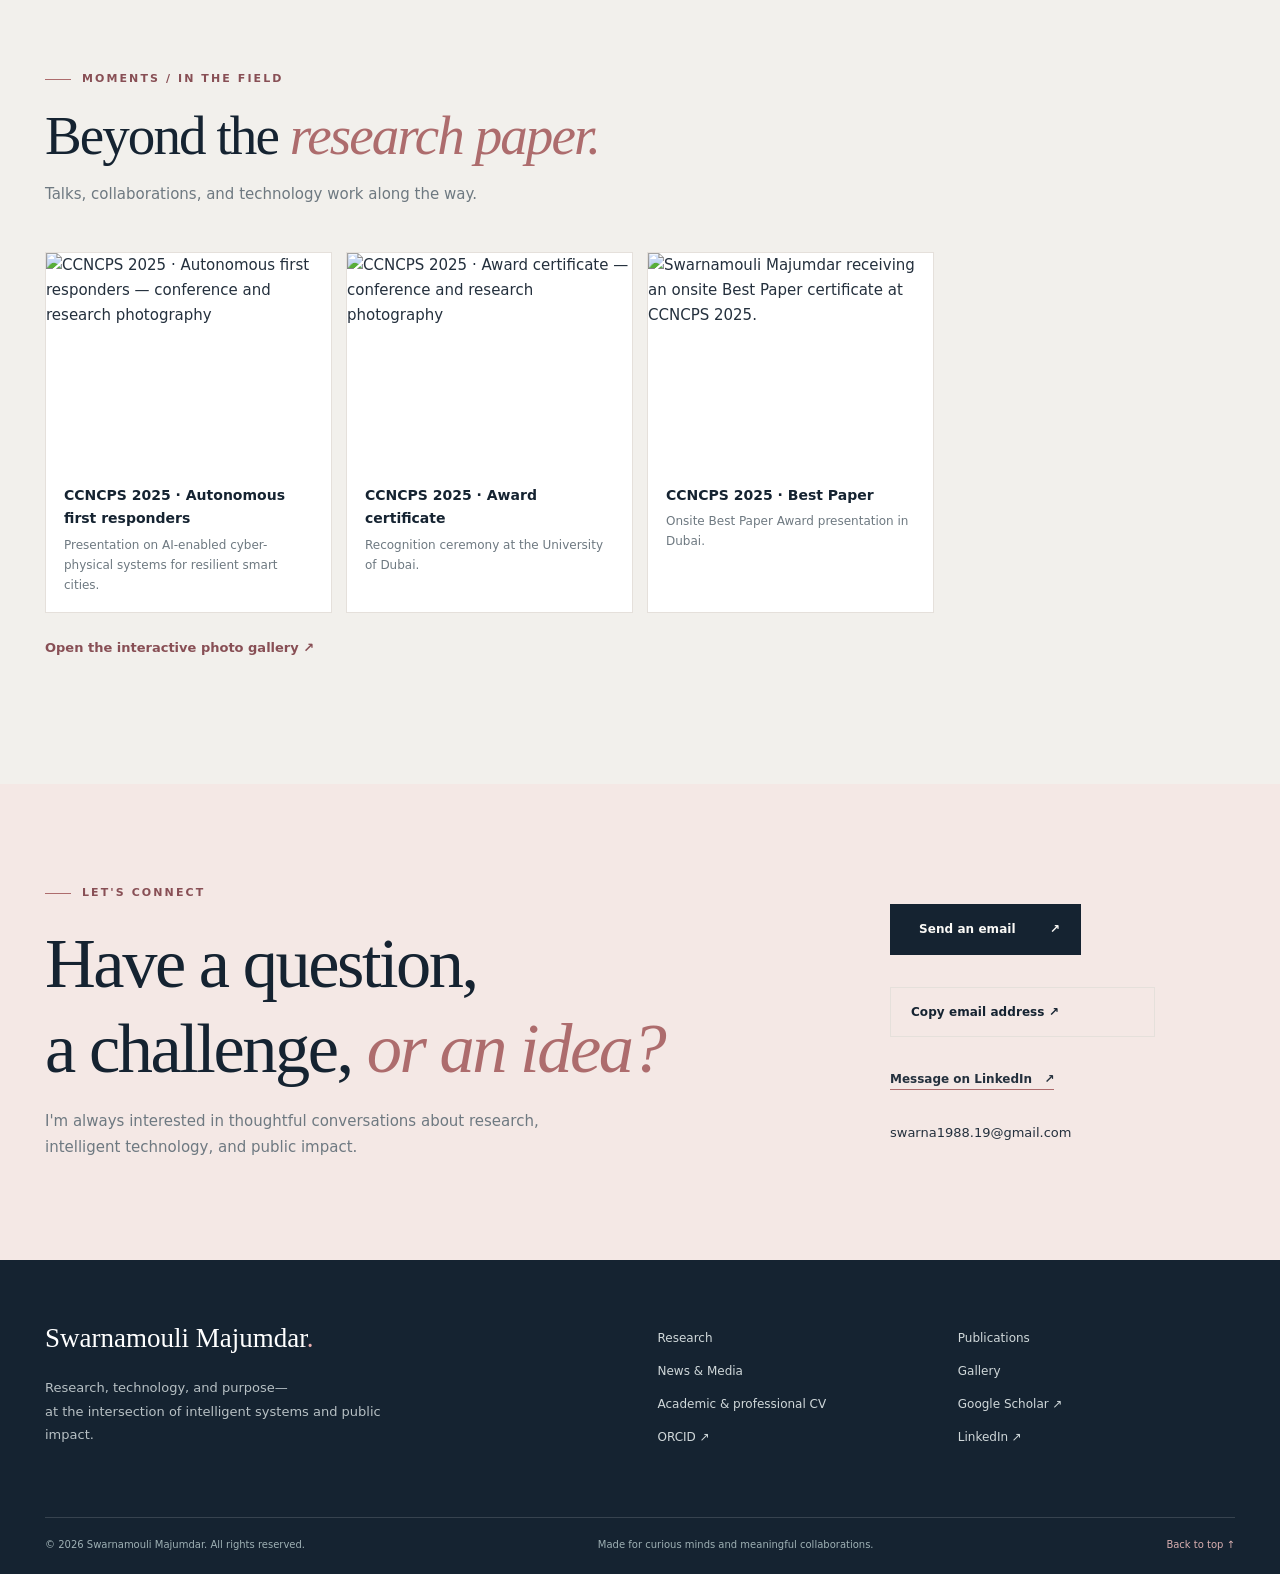
==== commit c6b1a6ab: "Add files via upload Redesign website layout and research publications" ====
--- a/index.html
+++ b/index.html
@@ -8,27 +8,26 @@
 <body><a class="skip-link" href="#main">Skip to content</a><header class="site-header" id="top"><div class="shell header-inner">
     <a class="brand" href="index.html" aria-label="Swarnamouli Majumdar — homepage"><span class="brand-mark">sm<span>.</span></span><span class="brand-word">Swarnamouli <strong>Majumdar</strong></span></a>
     <nav class="desktop-nav" aria-label="Main navigation"><a class="nav-link active" href="index.html" aria-current=page>Home</a><a class="nav-link " href="research.html" >Research</a><a class="nav-link " href="publications.html" >Publications</a><a class="nav-link " href="gallery.html" >Gallery</a><a class="nav-link " href="news.html" >News & Media</a><a class="nav-link " href="about.html" >About & CV</a></nav>
-    <div class="header-actions"><button class="theme-toggle" data-theme-toggle type="button" title="Toggle color theme" aria-label="Toggle color theme"><svg aria-hidden="true" viewBox="0 0 24 24" fill="none" stroke="currentColor" stroke-width="1.6"><path d="M20.1 15.8A8.5 8.5 0 0 1 8.2 3.9 8.5 8.5 0 1 0 20.1 15.8Z"/></svg></button><a href="mailto:swarna1988.19@gmail.com" class="header-contact">Get in touch <span aria-hidden="true">↗</span></a><button class="menu-toggle" data-menu-toggle type="button" aria-expanded="false" aria-controls="mobile-nav" aria-label="Open menu"><span></span><span></span><span></span></button></div>
-    </div><nav id="mobile-nav" class="mobile-nav" aria-label="Mobile navigation" hidden><a class="nav-link active" href="index.html" aria-current=page>Home</a><a class="nav-link " href="research.html" >Research</a><a class="nav-link " href="publications.html" >Publications</a><a class="nav-link " href="gallery.html" >Gallery</a><a class="nav-link " href="news.html" >News & Media</a><a class="nav-link " href="about.html" >About & CV</a><a href="mailto:swarna1988.19@gmail.com">Get in touch ↗</a></nav></header><main id="main"><section class="hero shell"><div class="hero-content"><div class="eyebrow"><span class="eyebrow-line"></span>HELLO, I'M SWARNAMOULI</div><h1>Intelligence for<br><em>the moments</em><br>that matter<span class="period">.</span></h1><p class="hero-lead">I study how artificial intelligence and autonomous systems can improve real-world decisions—especially where public safety, human trust, and technology intersect.</p><div class="hero-tags"><span>AI & MACHINE LEARNING</span><span>AUTONOMOUS SYSTEMS</span><span>PUBLIC SAFETY</span></div><div class="hero-buttons"><a class="btn btn-primary" href="research.html" ><span>Explore my research</span><span aria-hidden="true">↗</span></a><a class="btn btn-secondary" href="publications.html" ><span>View publications</span><span aria-hidden="true">→</span></a></div><div class="hero-social"><a href="https://www.linkedin.com/in/swarnamouli/" target="_blank" rel="noopener noreferrer">LinkedIn ↗</a><a href="https://orcid.org/0000-0001-6443-4471" target="_blank" rel="noopener noreferrer">ORCID ↗</a><a href="mailto:swarna1988.19@gmail.com">Email ↗</a></div></div>
-    <div class="hero-visual"><div class="hero-visual-deco deco-a"></div><div class="hero-visual-deco deco-b"></div><figure class="portrait-frame"><img src="assets/photos/swarnamouli-bio-portrait.png" alt="Portrait of Swarnamouli Majumdar" loading="eager"><figcaption class="portrait-bio-caption"><strong>Swarnamouli Majumdar</strong><span>Ph.D. candidate at Concordia University and Founder &amp; CEO of Zenext AI, advancing AI and autonomous systems for public safety.</span></figcaption><span class="portrait-frame-corner"></span></figure><div class="role-float"><span class="role-dot"></span><div><strong>Ph.D. Candidate</strong><small>Concordia University</small></div></div><div class="founder-float"><strong>Founder & CEO</strong><span>Zenext AI</span><span aria-hidden="true">↗</span></div></div></section><div class="hero-strip"><div class="shell strip-inner"><div><strong>Research</strong><span>AI · Autonomy · Human oversight</span></div><div><strong>Innovation</strong><span>Voice-first emergency technology</span></div><div><strong>Perspective</strong><span>Academia × Industry × Public impact</span></div></div></div><section class="section shell" id="about"><div class="section-head"><div><div class="eyebrow"><span class="eyebrow-line"></span>01 / About me</div><h2>Where rigorous research <em>meets</em> real-world need.</h2></div></div><div class="about-grid"><div class="about-statement"><p>My work begins with a simple conviction: <span>the most valuable technology is technology that serves people.</span></p><div class="about-statement-bottom">RESEARCHER <span>✦</span> ENGINEER <span>✦</span> ENTREPRENEUR</div></div><div class="about-copy"><p>I'm a Ph.D. candidate in Information Systems Engineering at <strong>Concordia University</strong> and the <strong>Founder & CEO of Zenext AI</strong>. My research explores artificial intelligence, machine learning, reinforcement learning, autonomous vehicles, and connected systems—with a particular focus on public-safety applications.</p><p>Across industry, research, and entrepreneurship, I have worked on the challenges of turning complex data and algorithms into systems that people can understand, operate, and trust. That perspective informs my work on adaptive routing, medical drones, voice-first interfaces, and accountable AI.</p><a class="text-link" href="about.html">More about my journey <span class="arrow" aria-hidden="true">↗</span></a></div></div></section><section class="section soft-section" id="research"><div class="shell"><div class="section-head"><div><div class="eyebrow"><span class="eyebrow-line"></span>02 / Research agenda</div><h2>Questions worth <em>working on.</em></h2><p class="section-desc">Five connected research directions, one shared goal: better decisions and more dependable intelligent systems.</p></div><a class="head-link" href="research.html">View research program →</a></div><div class="research-grid"><article class="research-card reveal"><span class="research-card-number">01 / Intelligent autonomy</span><div class="research-icon research-icon-autonomy" aria-hidden="true"><span></span><span></span><span></span></div><h3>Learning to navigate complex, high-stakes environments</h3><p>Developing data-informed approaches to forecasting, routing, and sequential decision-making for autonomous vehicles and connected public-safety systems.</p><a class="text-link" href="research.html#autonomy">Explore direction <span class="arrow" aria-hidden="true">↗</span></a></article><article class="research-card reveal"><span class="research-card-number">02 / Emergency-response systems</span><div class="research-icon research-icon-response" aria-hidden="true"><span></span><span></span><span></span></div><h3>Making every second of emergency response count</h3><p>Studying the role of unmanned aerial systems, connected sensing, and decision support in triage, search and rescue, and firefighter operations.</p><a class="text-link" href="research.html#response">Explore direction <span class="arrow" aria-hidden="true">↗</span></a></article><article class="research-card reveal"><span class="research-card-number">03 / Voice-first computing</span><div class="research-icon research-icon-voice" aria-hidden="true"><span></span><span></span><span></span></div><h3>Technology that works when hands and eyes are occupied</h3><p>Exploring hands-free, voice-enabled interfaces, connected devices, and resilient communication tools designed around the realities of field operations.</p><a class="text-link" href="research.html#voice">Explore direction <span class="arrow" aria-hidden="true">↗</span></a></article><article class="research-card reveal"><span class="research-card-number">04 / Accountable AI</span><div class="research-icon research-icon-trust" aria-hidden="true"><span></span><span></span><span></span></div><h3>Building intelligence that can be examined and trusted</h3><p>Integrating uncertainty, privacy, software assurance, transparency, and human authority into AI-enabled systems that may affect public safety.</p><a class="text-link" href="research.html#trust">Explore direction <span class="arrow" aria-hidden="true">↗</span></a></article><article class="research-card reveal"><span class="research-card-number">05 / Smart cities &amp; mobility</span><div class="research-icon research-icon-mobility" aria-hidden="true"><span></span><span></span><span></span></div><h3>Connecting mobility, urban data, and human needs</h3><p>Examining how intelligent transportation systems and cyber-physical infrastructure can strengthen urban resilience and equitable access to services.</p><a class="text-link" href="research.html#mobility">Explore direction <span class="arrow" aria-hidden="true">↗</span></a></article></div></div></section><section class="section shell" id="news"><div class="section-head"><div><div class="eyebrow"><span class="eyebrow-line"></span>03 / News &amp; media</div><h2>The work, <em>in the world.</em></h2><p class="section-desc">Selected reporting, interviews and institutional features about my research and Zenext AI.</p></div><a class="head-link" href="news.html">All news & appearances →</a></div><div class="media-home-grid"><article class="media-main-feature reveal"><div class="media-feature-top"><span class="media-feature-icon" aria-hidden="true">S<span>·</span>M</span><span class="media-feature-kicker">FEATURED RESEARCH COVERAGE</span></div><div><div class="media-byline"><span>Bioengineer.org</span><span>29 October 2026</span></div><h3><a href="https://bioengineer.org/zero-trust-framework-proposed-to-secure-autonomous-police-and-rescue-drones/" target="_blank" rel="noopener noreferrer">Zero Trust Framework Proposed to Secure Autonomous Police and Rescue Drones</a></h3><p>Coverage of research by Swarnamouli Majumdar and Anjali Awasthi proposing a six-layer Zero Trust governance framework for public-safety UAVs, including safeguards for AI reasoning, tool use, human authorization, and audit records.</p><a class="media-read-link" href="https://bioengineer.org/zero-trust-framework-proposed-to-secure-autonomous-police-and-rescue-drones/" target="_blank" rel="noopener noreferrer">Read the article <span class="arrow" aria-hidden="true">↗</span></a></div><div class="media-related"><a href="https://scienmag.com/zero-trust-framework-proposed-to-secure-autonomous-police-and-rescue-drones/" target="_blank" rel="noopener noreferrer">Original coverage on Scienmag <span class="arrow" aria-hidden="true">↗</span></a><a href="https://doi.org/10.1007/s44430-026-00042-4" target="_blank" rel="noopener noreferrer">Read the peer-reviewed paper <span class="arrow" aria-hidden="true">↗</span></a></div></article><div class="media-home-rail"><article class="media-rail-story"><p class="media-rail-meta">Scienmag <span>· 20 September 2026</span></p><h3><a href="https://scienmag.com/skysentience-framework-aims-to-keep-police-drones-accountable-before-incidents-escalate/" target="_blank" rel="noopener noreferrer">SkySentience Framework Aims to Keep Police Drones Accountable Before Incidents Escalate <span aria-hidden="true">↗</span></a></h3><p>A feature on the SkySentience conceptual framework, highlighting transparent, human-supervised UAV decision support, community oversight, and a proposed evaluation pathway—not a field-tested deployment.</p></article><article class="media-rail-story"><p class="media-rail-meta">Smart Firefighting <span>· 7 November 2024</span></p><h3><a href="https://smartfirefighting.podbean.com/e/episode-248-automating-tasks-for-first-responders-with-zenext-ai-with-swarnamouli-majumdar/" target="_blank" rel="noopener noreferrer">Automating Tasks for First Responders with Zenext AI — Episode 248 <span aria-hidden="true">↗</span></a></h3><p>An interview with Swarnamouli Majumdar on voice-based AI assistance for first responders, hands-free information access, incident documentation, and the evolution of Zenext AI.</p></article><article class="media-rail-story"><p class="media-rail-meta">Urgent Communications <span>· 12 July 2024</span></p><h3><a href="https://urgentcomm.com/ai-analytics/zenext-ai-swarnamouli-majumdar-explains-how-voice-enabled-tech-supports-hands-free-comms-for-responders" target="_blank" rel="noopener noreferrer">Zenext AI: Swarnamouli Majumdar Explains Hands-Free Communications for Responders <span aria-hidden="true">↗</span></a></h3><p>Editor Donny Jackson interviews Swarnamouli at the 2024 5×5 Public Safety Innovation Summit about voice-enabled technology intended to help responders communicate without operating a device by hand.</p></article><a class="media-archive-link" href="news.html"><span>Explore the complete news archive</span><span aria-hidden="true">↗</span></a></div></div><p class="media-integrity-note">External reporting and interviews are shown separately from university, government, and conference listings. Linked research descriptions identify conceptual work as such.</p></section><section class="section soft-section" id="publications"><div class="shell"><div class="section-head"><div><div class="eyebrow"><span class="eyebrow-line"></span>04 / Selected publications</div><h2>Research, <em>in print.</em></h2><p class="section-desc">A selection of journal articles from my broader publication record.</p></div><a class="head-link" href="publications.html">Browse all selected work →</a></div><div class="pub-feature-grid"><article class="pub-card pub-card-compact" data-year="2026" data-type="Journal" data-topic="Emergency response" data-search="v-medrone: triage-aware medical drone dispatch with human oversight and capacity-constrained simulation ieee access, vol. 14 emergency response">
-    <div class="pub-meta"><span class="pill ">2026</span><span class="pill pill-subtle">Journal</span><span class="pub-topic">Emergency response</span></div>
-    <h3><a href="https://doi.org/10.1109/ACCESS.2026.3741367" target="_blank" rel="noopener noreferrer">V-MEDrone: Triage-Aware Medical Drone Dispatch with Human Oversight and Capacity-Constrained Simulation</a></h3>
-    <p class="pub-venue">IEEE Access, vol. 14</p>
-    <div class="pub-actions"><a class="text-link" href="https://doi.org/10.1109/ACCESS.2026.3741367" target="_blank" rel="noopener noreferrer">Read publication <span class="arrow" aria-hidden="true">↗</span></a><button class="copy-button" data-copy="https://doi.org/10.1109/ACCESS.2026.3741367" type="button" title="Copy DOI link" aria-label="Copy DOI link">Copy DOI</button></div>
+    <div class="header-actions"><button class="theme-toggle" data-theme-toggle type="button" title="Toggle color theme" aria-label="Toggle color theme"><svg aria-hidden="true" viewBox="0 0 24 24" fill="none" stroke="currentColor" stroke-width="1.6"><path d="M20.1 15.8A8.5 8.5 0 0 1 8.2 3.9 8.5 8.5 0 1 0 20.1 15.8Z"/></svg></button><a href="index.html#contact" class="header-contact">Connect <span aria-hidden="true">↗</span></a><button class="menu-toggle" data-menu-toggle type="button" aria-expanded="false" aria-controls="mobile-nav" aria-label="Open menu"><span></span><span></span><span></span></button></div>
+    </div><nav id="mobile-nav" class="mobile-nav" aria-label="Mobile navigation" hidden><a class="nav-link active" href="index.html" aria-current=page>Home</a><a class="nav-link " href="research.html" >Research</a><a class="nav-link " href="publications.html" >Publications</a><a class="nav-link " href="gallery.html" >Gallery</a><a class="nav-link " href="news.html" >News & Media</a><a class="nav-link " href="about.html" >About & CV</a><a href="index.html#contact">Connect ↗</a></nav></header><main id="main"><section class="hero shell"><div class="hero-content"><div class="eyebrow"><span class="eyebrow-line"></span>HELLO, I'M SWARNAMOULI</div><h1>Intelligence for<br><em>the moments</em><br>that matter<span class="period">.</span></h1><p class="hero-lead">I study how artificial intelligence and autonomous systems can improve real-world decisions—especially where public safety, human trust, and technology intersect.</p><div class="hero-tags"><span>AI & MACHINE LEARNING</span><span>AUTONOMOUS SYSTEMS</span><span>PUBLIC SAFETY</span></div><div class="hero-buttons"><a class="btn btn-primary" href="research.html" ><span>Explore my research</span><span aria-hidden="true">↗</span></a><a class="btn btn-secondary" href="publications.html" ><span>View publications</span><span aria-hidden="true">→</span></a></div><div class="hero-social"><a href="https://www.linkedin.com/in/swarnamouli/" target="_blank" rel="noopener noreferrer">LinkedIn ↗</a><a href="https://scholar.google.ca/citations?user=PvWQuuMAAAAJ&amp;hl=en" target="_blank" rel="noopener noreferrer">Google Scholar ↗</a><a href="https://orcid.org/0000-0001-6443-4471" target="_blank" rel="noopener noreferrer">ORCID ↗</a><a href="mailto:swarna1988.19@gmail.com">Email ↗</a></div></div>
+    <div class="hero-visual"><div class="hero-visual-deco deco-a"></div><div class="hero-visual-deco deco-b"></div><figure class="portrait-frame"><img src="assets/photos/swarnamouli-bio-portrait.png" alt="Portrait of Swarnamouli Majumdar" loading="eager"><figcaption class="portrait-bio-caption"><strong>Swarnamouli Majumdar</strong><span>Ph.D. candidate at Concordia University and Founder &amp; CEO of Zenext AI, advancing AI and autonomous systems for public safety.</span></figcaption><span class="portrait-frame-corner"></span></figure><div class="role-float"><span class="role-dot"></span><div><strong>Ph.D. Candidate</strong><small>Concordia University</small></div></div><div class="founder-float"><strong>Founder & CEO</strong><span>Zenext AI</span><span aria-hidden="true">↗</span></div></div></section><div class="hero-strip"><div class="shell strip-inner"><div><strong>Research</strong><span>AI · Autonomy · Human oversight</span></div><div><strong>Innovation</strong><span>Voice-first emergency technology</span></div><div><strong>Perspective</strong><span>Academia × Industry × Public impact</span></div></div></div><section class="shell quick-intro"><div class="eyebrow"><span class="eyebrow-line"></span>EXPLORE THE PORTFOLIO</div><p class="quick-text">Choose a section. Research, publications, and presentations each have their own space.</p><div class="quick-nav"><a href="research.html"><small>01 / EXPLORE</small><strong>Research programs</strong><b aria-hidden="true">↗</b></a><a href="publications.html"><small>02 / READ</small><strong>Publications & DOI links</strong><b aria-hidden="true">↗</b></a><a href="gallery.html"><small>03 / SEE</small><strong>Conference gallery</strong><b aria-hidden="true">↗</b></a><a href="about.html"><small>04 / LEARN</small><strong>Career & recognition</strong><b aria-hidden="true">↗</b></a></div></section><section class="section shell" id="about"><div class="section-head"><div><div class="eyebrow"><span class="eyebrow-line"></span>01 / About me</div><h2>Where rigorous research <em>meets</em> real-world need.</h2></div></div><div class="about-grid"><div class="about-statement"><p>My work begins with a simple conviction: <span>the most valuable technology is technology that serves people.</span></p><div class="about-statement-bottom">RESEARCHER <span>✦</span> ENGINEER <span>✦</span> ENTREPRENEUR</div></div><div class="about-copy"><p>I'm a Ph.D. candidate in Information Systems Engineering at <strong>Concordia University</strong> and the <strong>Founder & CEO of Zenext AI</strong>. My research explores artificial intelligence, machine learning, reinforcement learning, autonomous vehicles, and connected systems—with a particular focus on public-safety applications.</p><p>Across industry, research, and entrepreneurship, I have worked on the challenges of turning complex data and algorithms into systems that people can understand, operate, and trust. That perspective informs my work on adaptive routing, medical drones, voice-first interfaces, and accountable AI.</p><a class="text-link" href="about.html">More about my journey <span class="arrow" aria-hidden="true">↗</span></a></div></div></section><section class="section soft-section" id="research"><div class="shell"><div class="section-head"><div><div class="eyebrow"><span class="eyebrow-line"></span>02 / Research agenda</div><h2>Questions worth <em>working on.</em></h2><p class="section-desc">Explore three priority themes here; the full research page covers all five directions.</p></div><a class="head-link" href="research.html">View research program →</a></div><div class="research-grid"><article class="research-card reveal"><span class="research-card-number">01 / Intelligent autonomy</span><div class="research-icon research-icon-autonomy" aria-hidden="true"><span></span><span></span><span></span></div><h3>Learning to navigate complex, high-stakes environments</h3><p>Developing data-informed approaches to forecasting, routing, and sequential decision-making for autonomous vehicles and connected public-safety systems.</p><a class="text-link" href="research.html#autonomy">Explore direction <span class="arrow" aria-hidden="true">↗</span></a></article><article class="research-card reveal"><span class="research-card-number">02 / Emergency-response systems</span><div class="research-icon research-icon-response" aria-hidden="true"><span></span><span></span><span></span></div><h3>Making every second of emergency response count</h3><p>Studying the role of unmanned aerial systems, connected sensing, and decision support in triage, search and rescue, and firefighter operations.</p><a class="text-link" href="research.html#response">Explore direction <span class="arrow" aria-hidden="true">↗</span></a></article><article class="research-card reveal"><span class="research-card-number">03 / Voice-first computing</span><div class="research-icon research-icon-voice" aria-hidden="true"><span></span><span></span><span></span></div><h3>Technology that works when hands and eyes are occupied</h3><p>Exploring hands-free, voice-enabled interfaces, connected devices, and resilient communication tools designed around the realities of field operations.</p><a class="text-link" href="research.html#voice">Explore direction <span class="arrow" aria-hidden="true">↗</span></a></article></div></div></section><section class="section shell" id="news"><div class="section-head"><div><div class="eyebrow"><span class="eyebrow-line"></span>03 / News &amp; media</div><h2>The work, <em>in the world.</em></h2><p class="section-desc">Selected reporting, interviews and institutional features about my research and Zenext AI.</p></div><a class="head-link" href="news.html">Open media archive →</a></div><div class="media-home-grid"><article class="media-main-feature reveal"><div class="media-feature-top"><span class="media-feature-icon" aria-hidden="true">S<span>·</span>M</span><span class="media-feature-kicker">FEATURED RESEARCH COVERAGE</span></div><div><div class="media-byline"><span>Bioengineer.org</span><span>29 October 2026</span></div><h3><a href="https://bioengineer.org/zero-trust-framework-proposed-to-secure-autonomous-police-and-rescue-drones/" target="_blank" rel="noopener noreferrer">Zero Trust Framework Proposed to Secure Autonomous Police and Rescue Drones</a></h3><p>Coverage of research by Swarnamouli Majumdar and Anjali Awasthi proposing a six-layer Zero Trust governance framework for public-safety UAVs, including safeguards for AI reasoning, tool use, human authorization, and audit records.</p><a class="media-read-link" href="https://bioengineer.org/zero-trust-framework-proposed-to-secure-autonomous-police-and-rescue-drones/" target="_blank" rel="noopener noreferrer">Read the article <span class="arrow" aria-hidden="true">↗</span></a></div><div class="media-related"><a href="https://scienmag.com/zero-trust-framework-proposed-to-secure-autonomous-police-and-rescue-drones/" target="_blank" rel="noopener noreferrer">Original coverage on Scienmag <span class="arrow" aria-hidden="true">↗</span></a><a href="https://doi.org/10.1007/s44430-026-00042-4" target="_blank" rel="noopener noreferrer">Read the peer-reviewed paper <span class="arrow" aria-hidden="true">↗</span></a></div></article><div class="media-home-rail"><article class="media-rail-story"><p class="media-rail-meta">Scienmag <span>· 20 September 2026</span></p><h3><a href="https://scienmag.com/skysentience-framework-aims-to-keep-police-drones-accountable-before-incidents-escalate/" target="_blank" rel="noopener noreferrer">SkySentience Framework Aims to Keep Police Drones Accountable Before Incidents Escalate <span aria-hidden="true">↗</span></a></h3><p>A feature on the SkySentience conceptual framework, highlighting transparent, human-supervised UAV decision support, community oversight, and a proposed evaluation pathway—not a field-tested deployment.</p></article><article class="media-rail-story"><p class="media-rail-meta">Smart Firefighting <span>· 7 November 2024</span></p><h3><a href="https://smartfirefighting.podbean.com/e/episode-248-automating-tasks-for-first-responders-with-zenext-ai-with-swarnamouli-majumdar/" target="_blank" rel="noopener noreferrer">Automating Tasks for First Responders with Zenext AI — Episode 248 <span aria-hidden="true">↗</span></a></h3><p>An interview with Swarnamouli Majumdar on voice-based AI assistance for first responders, hands-free information access, incident documentation, and the evolution of Zenext AI.</p></article><article class="media-rail-story"><p class="media-rail-meta">Urgent Communications <span>· 12 July 2024</span></p><h3><a href="https://urgentcomm.com/ai-analytics/zenext-ai-swarnamouli-majumdar-explains-how-voice-enabled-tech-supports-hands-free-comms-for-responders" target="_blank" rel="noopener noreferrer">Zenext AI: Swarnamouli Majumdar Explains Hands-Free Communications for Responders <span aria-hidden="true">↗</span></a></h3><p>Editor Donny Jackson interviews Swarnamouli at the 2024 5×5 Public Safety Innovation Summit about voice-enabled technology intended to help responders communicate without operating a device by hand.</p></article><a class="media-archive-link" href="news.html"><span>Explore the complete news archive</span><span aria-hidden="true">↗</span></a></div></div><p class="media-integrity-note">External reporting and interviews are shown separately from university, government, and conference listings. Linked research descriptions identify conceptual work as such.</p></section><section class="section soft-section" id="publications"><div class="shell"><div class="section-head"><div><div class="eyebrow"><span class="eyebrow-line"></span>04 / Selected publications</div><h2>Research, <em>in print.</em></h2><p class="section-desc">A selection of journal articles from my broader publication record.</p></div><a class="head-link" href="publications.html">Browse all selected work →</a></div><div class="pub-feature-grid"><article class="pub-card pub-card-compact" data-year="2026" data-type="Journal" data-topic="Accountable AI" data-search="a systematic review and zero trust governance framework for agentic uav robotics in public safety discover robotics, vol. 2, article 26 accountable ai">
+    <div class="pub-meta"><span class="pill ">2026</span><span class="pill pill-subtle">Journal</span><span class="pub-topic">Accountable AI</span></div>
+    <h3><a href="https://doi.org/10.1007/s44430-026-00042-4" target="_blank" rel="noopener noreferrer">A systematic review and Zero Trust governance framework for agentic UAV robotics in public safety</a></h3>
+    <p class="pub-venue">Discover Robotics, vol. 2, article 26</p>
+    <div class="pub-actions"><a class="text-link" href="https://doi.org/10.1007/s44430-026-00042-4" target="_blank" rel="noopener noreferrer">View publisher / DOI <span class="arrow" aria-hidden="true">↗</span></a><button class="copy-button" data-copy="https://doi.org/10.1007/s44430-026-00042-4" type="button" title="Copy DOI link" aria-label="Copy DOI link">Copy DOI</button></div>
     </article><article class="pub-card pub-card-compact" data-year="2026" data-type="Journal" data-topic="Intelligent autonomy" data-search="adaptive patrol routing in smart cities: a systematic survey and hybrid multi-agent reinforcement learning framework ieee access, vol. 14 intelligent autonomy">
     <div class="pub-meta"><span class="pill ">2026</span><span class="pill pill-subtle">Journal</span><span class="pub-topic">Intelligent autonomy</span></div>
     <h3><a href="https://doi.org/10.1109/ACCESS.2026.3723316" target="_blank" rel="noopener noreferrer">Adaptive Patrol Routing in Smart Cities: A Systematic Survey and Hybrid Multi-Agent Reinforcement Learning Framework</a></h3>
     <p class="pub-venue">IEEE Access, vol. 14</p>
-    <div class="pub-actions"><a class="text-link" href="https://doi.org/10.1109/ACCESS.2026.3723316" target="_blank" rel="noopener noreferrer">Read publication <span class="arrow" aria-hidden="true">↗</span></a><button class="copy-button" data-copy="https://doi.org/10.1109/ACCESS.2026.3723316" type="button" title="Copy DOI link" aria-label="Copy DOI link">Copy DOI</button></div>
+    <div class="pub-actions"><a class="text-link" href="https://doi.org/10.1109/ACCESS.2026.3723316" target="_blank" rel="noopener noreferrer">View publisher / DOI <span class="arrow" aria-hidden="true">↗</span></a><button class="copy-button" data-copy="https://doi.org/10.1109/ACCESS.2026.3723316" type="button" title="Copy DOI link" aria-label="Copy DOI link">Copy DOI</button></div>
     </article><article class="pub-card pub-card-compact" data-year="2026" data-type="Journal" data-topic="Accountable AI" data-search="autonomous police vehicles for predictive policing: a sociotechnical framework for accountable deployment ieee access, vol. 14 accountable ai">
     <div class="pub-meta"><span class="pill ">2026</span><span class="pill pill-subtle">Journal</span><span class="pub-topic">Accountable AI</span></div>
     <h3><a href="https://doi.org/10.1109/ACCESS.2026.3706076" target="_blank" rel="noopener noreferrer">Autonomous Police Vehicles for Predictive Policing: A Sociotechnical Framework for Accountable Deployment</a></h3>
     <p class="pub-venue">IEEE Access, vol. 14</p>
-    <div class="pub-actions"><a class="text-link" href="https://doi.org/10.1109/ACCESS.2026.3706076" target="_blank" rel="noopener noreferrer">Read publication <span class="arrow" aria-hidden="true">↗</span></a><button class="copy-button" data-copy="https://doi.org/10.1109/ACCESS.2026.3706076" type="button" title="Copy DOI link" aria-label="Copy DOI link">Copy DOI</button></div>
-    </article><article class="pub-card pub-card-compact" data-year="2026" data-type="Journal" data-topic="Accountable AI" data-search="a systematic review and zero trust governance framework for agentic uav robotics in public safety discover robotics, vol. 2, article 26 accountable ai">
+    <div class="pub-actions"><a class="text-link" href="https://doi.org/10.1109/ACCESS.2026.3706076" target="_blank" rel="noopener noreferrer">View publisher / DOI <span class="arrow" aria-hidden="true">↗</span></a><button class="copy-button" data-copy="https://doi.org/10.1109/ACCESS.2026.3706076" type="button" title="Copy DOI link" aria-label="Copy DOI link">Copy DOI</button></div>
+    </article><article class="pub-card pub-card-compact" data-year="2026" data-type="Journal" data-topic="Accountable AI" data-search="the skysentience conceptual framework for accountable drone decision support in public safety discover informatics, vol. 1, article 16 accountable ai">
     <div class="pub-meta"><span class="pill ">2026</span><span class="pill pill-subtle">Journal</span><span class="pub-topic">Accountable AI</span></div>
-    <h3><a href="https://doi.org/10.1007/s44430-026-00042-4" target="_blank" rel="noopener noreferrer">A systematic review and Zero Trust governance framework for agentic UAV robotics in public safety</a></h3>
-    <p class="pub-venue">Discover Robotics, vol. 2, article 26</p>
-    <div class="pub-actions"><a class="text-link" href="https://doi.org/10.1007/s44430-026-00042-4" target="_blank" rel="noopener noreferrer">Read publication <span class="arrow" aria-hidden="true">↗</span></a><button class="copy-button" data-copy="https://doi.org/10.1007/s44430-026-00042-4" type="button" title="Copy DOI link" aria-label="Copy DOI link">Copy DOI</button></div>
-    </article></div><p class="section-footnote">For the most current indexing and additional records, see <a href="https://orcid.org/0000-0001-6443-4471" target="_blank" rel="noopener noreferrer">ORCID</a> and <a href="https://www.scopus.com/authid/detail.uri?authorId=57782341500" target="_blank" rel="noopener noreferrer">Scopus</a>.</p></div></section><section class="section shell" id="innovation"><div class="section-head"><div><div class="eyebrow"><span class="eyebrow-line"></span>05 / Technology &amp; innovation</div><h2>From research idea <em>to application.</em></h2><p class="section-desc">Selected research frameworks and R&D directions. Descriptions distinguish published studies and concepts from deployed products.</p></div></div><div class="projects-grid"><article class="project-card reveal"><div class="project-art art-01"><div class="project-art-number">01</div><div class="art-orbit art-orbit-1"></div><div class="art-orbit art-orbit-2"></div><div class="art-center">V</div><span class="art-footnote">Air &amp; emergency response</span></div><div class="project-body"><p class="card-overline">Research framework · 2026</p><h3>V-MEDrone</h3><h4>Medical drone dispatch shaped by triage and real-world constraints</h4><p>A research model for prioritizing medical-drone missions while accounting for limited capacity, coordination needs, and the continued role of human operators.</p><a href="https://doi.org/10.1109/ACCESS.2026.3741367" target="_blank" rel="noopener noreferrer" class="text-link">Related research <span class="arrow" aria-hidden="true">↗</span></a></div></article><article class="project-card reveal"><div class="project-art art-02"><div class="project-art-number">02</div><div class="art-orbit art-orbit-1"></div><div class="art-orbit art-orbit-2"></div><div class="art-center">S</div><span class="art-footnote">Governance &amp; human oversight</span></div><div class="project-body"><p class="card-overline">Research framework · 2026</p><h3>SkySentience</h3><h4>Accountable decision support for public-safety drones</h4><p>A conceptual architecture examining uncertainty, transparency, human authorization, and safeguards around UAV-assisted situational awareness.</p><a href="https://doi.org/10.1007/s44564-026-00018-x" target="_blank" rel="noopener noreferrer" class="text-link">Related research <span class="arrow" aria-hidden="true">↗</span></a></div></article><article class="project-card reveal"><div class="project-art art-03"><div class="project-art-number">03</div><div class="art-orbit art-orbit-1"></div><div class="art-orbit art-orbit-2"></div><div class="art-center">R</div><span class="art-footnote">Autonomy &amp; smart cities</span></div><div class="project-body"><p class="card-overline">Research &amp; analysis · 2025–26</p><h3>Risk-aware patrol planning</h3><h4>Adaptive routes for changing urban conditions</h4><p>Research combining spatiotemporal modeling, graph navigation, and reinforcement-learning approaches to study adaptive patrol decisions.</p><a href="https://doi.org/10.3390/app15158565" target="_blank" rel="noopener noreferrer" class="text-link">Related research <span class="arrow" aria-hidden="true">↗</span></a></div></article><article class="project-card reveal"><div class="project-art art-04"><div class="project-art-number">04</div><div class="art-orbit art-orbit-1"></div><div class="art-orbit art-orbit-2"></div><div class="art-center">V</div><span class="art-footnote">Voice AI &amp; connected systems</span></div><div class="project-body"><p class="card-overline">Zenext AI · R&amp;D focus</p><h3>Voice-first response systems</h3><h4>Hands-free information access for field responders</h4><p>Voice-enabled assistance and connected-system concepts designed to reduce interaction demands when field personnel need to keep their attention on the task.</p><a href="https://scholar.google.com/scholar?q=Voice-Controlled%20Drones%20for%20Emergency%20Response%3A%20AI%20at%20the%20Frontline" target="_blank" rel="noopener noreferrer" class="text-link">Related research <span class="arrow" aria-hidden="true">↗</span></a></div></article></div></section><section class="section acclaim-section" id="recognition"><div class="shell acclaim-grid"><div><div class="eyebrow eyebrow-light"><span class="eyebrow-line"></span>06 / RECOGNITION</div><h2>Work with a<br><em>wider impact.</em></h2><p>Research honors, national innovation recognition, and competitive selection reflect a commitment to relevant, responsible technology.</p><a href="about.html#awards" class="light-link">View all recognition <span aria-hidden="true">↗</span></a></div><div class="award-list"><div class="award-row"><span>2025</span><div><h3>Best Paper Awards</h3><p>IEEE UEMCON, CCNCPS, and InCIT</p></div><span aria-hidden="true">↗</span></div><div class="award-row"><span>2025</span><div><h3>Best Session Research Presentation</h3><p>IEEE International Conference on Consumer Electronics (ICCE)</p></div><span aria-hidden="true">↗</span></div><div class="award-row"><span>2024</span><div><h3>UAS Pulse Accelerator selection</h3><p>Zenext AI selected among seven teams for NIST/PSCR accelerator</p></div><span aria-hidden="true">↗</span></div><div class="award-row"><span>2020</span><div><h3>First Prize Innovation Award</h3><p>NIST/PSCR Tech to Protect Challenge</p></div><span aria-hidden="true">↗</span></div></div></div></section><section class="section shell" id="speaking"><div class="section-head"><div><div class="eyebrow"><span class="eyebrow-line"></span>07 / PRESENTATIONS &amp; SERVICE</div><h2>Research in <em>conversation.</em></h2><p class="section-desc">I value sharing ideas across scientific conferences, technology forums, and practitioner communities.</p></div></div>
-    <div class="speaking-grid"><article class="speaking-feature speaking-feature-photo"><img src="assets/photos/icaciml-2026-keynote.jpg" loading="lazy" alt="Swarnamouli Majumdar delivering a keynote at ICACIML 2026"><div class="speaking-feature-copy"><p class="card-overline">KEYNOTE & INDUSTRY PANEL · MARCH 2026</p><h3>AI for Safer Cities and Communities</h3><p>ICACIML 2026 at ICFAI Tech, Hyderabad. Keynote speaking and a panel on the future of human intelligence.</p><a class="text-link" href="gallery.html#icaciml-2026">Explore talks & photographs ↗</a></div></article><div class="speaking-list"><div><span>2025</span><section><strong>Advanced Information Networking and Applications (AINA)</strong><p>Smart IoT-enabled autonomous vehicles for next-generation public safety.</p></section></div><div><span>2025</span><section><strong>IEEE ISNCC</strong><p>Industry Forum & Exhibition Chair, connecting academic and practitioner communities.</p></section></div><div><span>2024</span><section><strong>NIST / PSCR 5×5 Summit</strong><p>Public-safety technology research and invited speaking engagement.</p></section></div></div></div><p class="speaking-more"><a class="text-link" href="gallery.html">See conference talks, recognitions & photo gallery ↗</a></p></section><section class="section soft-section" id="gallery"><div class="shell"><div class="section-head"><div><div class="eyebrow"><span class="eyebrow-line"></span>MOMENTS / IN THE FIELD</div><h2>Beyond the <em>research paper.</em></h2><p class="section-desc">Talks, collaborations, and technology work along the way.</p></div></div><div class="gallery-grid"><figure class="gallery-item"><img src="assets/photos/uemcon-2024-presentation-stage.jpg" alt="Swarnamouli Majumdar presenting at IBM Research during IEEE UEMCON 2024." loading="lazy"><figcaption><strong>IEEE UEMCON 2024 presentation</strong><span>IBM T. J. Watson Research Center · Enhancing Fire Safety with UAV Real-Time 3D Mapping and Hotspot Detection</span></figcaption></figure><figure class="gallery-item"><img src="assets/photos/uemcon-2024-group-photo.jpg" alt="Swarnamouli Majumdar with collaborators at IEEE UEMCON 2024 at IBM Research." loading="lazy"><figcaption><strong>IEEE UEMCON 2024 conference photo</strong><span>With collaborators at IBM Research, New York</span></figcaption></figure><figure class="gallery-item"><img src="assets/photos/icaciml-2026-keynote.jpg" alt="Swarnamouli Majumdar speaking with a microphone at ICACIML 2026 at ICFAI Tech, Hyderabad." loading="lazy"><figcaption><strong>Keynote · ICACIML 2026</strong><span>Artificial Intelligence for Safer Cities and Communities · Hyderabad, March 2026</span></figcaption></figure><figure class="gallery-item"><img src="assets/photos/icaciml-2026-panel.jpg" alt="Swarnamouli Majumdar taking part in a panel discussion at ICACIML 2026." loading="lazy"><figcaption><strong>Industry panel · ICACIML 2026</strong><span>Redefining Human Intelligence · Hyderabad, March 2026</span></figcaption></figure></div><p class="gallery-more"><a class="text-link" href="gallery.html">Explore the full gallery and event descriptions ↗</a></p></div></section><section class="section shell" id="experience"><div class="section-head"><div><div class="eyebrow"><span class="eyebrow-line"></span>08 / Professional path</div><h2>A career spanning <em>multiple worlds.</em></h2><p class="section-desc">Research and entrepreneurship grounded in hands-on experience with data science, software systems, autonomous mobility, and industry R&D.</p></div><a class="head-link" href="about.html#experience">Full experience →</a></div><div class="experience-preview"><div class="exp-logo-panel"><span>2011</span><div class="exp-line"></div><span>2026</span><p>Research. Industry. Innovation.</p></div><div class="exp-preview-list"><div class="exp-preview-row"><span>2023 — Present</span><div><strong>Doctoral Researcher</strong><p>Concordia University</p></div></div><div class="exp-preview-row"><span>2020 — Present</span><div><strong>Founder &amp; Chief Executive Officer</strong><p>Zenext AI</p></div></div><div class="exp-preview-row"><span>2021 — 2023</span><div><strong>Senior Data Analytics</strong><p>System Soft Technologies</p></div></div><div class="exp-preview-row"><span>2021 — 2023</span><div><strong>Senior Data Scientist</strong><p>State Street Corporation</p></div></div></div></div></section><section class="section soft-section"><div class="shell teaching-grid"><div><div class="eyebrow"><span class="eyebrow-line"></span>09 / TEACHING & COLLABORATION</div><h2>Learning is also<br><em>a shared endeavor.</em></h2></div><div><p>My teaching interests include programming, software engineering, data science, AI, machine learning, databases, intelligent systems, and responsible computing. I value project-based learning that combines clear fundamentals with real technical problems.</p><p>I welcome research collaborations, interdisciplinary projects, invited talks, and conversations with students, industry partners, and public-sector practitioners.</p><a class="text-link" href="about.html#teaching">Teaching & academic service <span class="arrow" aria-hidden="true">↗</span></a></div></div></section><section class="contact-section" id="contact"><div class="shell contact-inner"><div><div class="eyebrow"><span class="eyebrow-line"></span>LET'S CONNECT</div><h2>Have a question,<br>a challenge, <em>or an idea?</em></h2><p>I'm always interested in thoughtful conversations about research, intelligent technology, and public impact.</p></div><div class="contact-aside"><a class="btn btn-dark" href="mailto:swarna1988.19@gmail.com" ><span>Start a conversation</span><span aria-hidden="true">↗</span></a><a href="https://www.linkedin.com/in/swarnamouli/" target="_blank" rel="noopener noreferrer">Connect on LinkedIn <span aria-hidden="true">↗</span></a></div></div></section></main><footer class="footer"><div class="shell"><div class="footer-top"><div><a class="footer-name" href="index.html">Swarnamouli Majumdar<span>.</span></a><p>Research, technology, and purpose—<br>at the intersection of intelligent systems and public impact.</p></div><div class="footer-links"><a href="research.html">Research</a><a href="publications.html">Publications</a><a href="news.html">News & Media</a><a href="gallery.html">Gallery</a><a href="about.html">Academic & professional CV</a><a href="https://orcid.org/0000-0001-6443-4471" target="_blank" rel="noopener noreferrer">ORCID ↗</a><a href="https://www.linkedin.com/in/swarnamouli/" target="_blank" rel="noopener noreferrer">LinkedIn ↗</a></div></div><div class="footer-bottom"><span>© <span id="copyright-year">2026</span> Swarnamouli Majumdar. All rights reserved.</span><span>Made for curious minds and meaningful collaborations.</span><a href="#top">Back to top ↑</a></div></div></footer></body></html>+    <h3><a href="https://doi.org/10.1007/s44564-026-00018-x" target="_blank" rel="noopener noreferrer">The SkySentience conceptual framework for accountable drone decision support in public safety</a></h3>
+    <p class="pub-venue">Discover Informatics, vol. 1, article 16</p>
+    <div class="pub-actions"><a class="text-link" href="https://doi.org/10.1007/s44564-026-00018-x" target="_blank" rel="noopener noreferrer">View publisher / DOI <span class="arrow" aria-hidden="true">↗</span></a><button class="copy-button" data-copy="https://doi.org/10.1007/s44564-026-00018-x" type="button" title="Copy DOI link" aria-label="Copy DOI link">Copy DOI</button></div>
+    </article></div><p class="section-footnote">For the complete bibliography and latest citations, visit <a href="https://scholar.google.ca/citations?user=PvWQuuMAAAAJ&amp;hl=en" target="_blank" rel="noopener noreferrer">Google Scholar</a> or <a href="https://scholar.google.ca/citations?user=PvWQuuMAAAAJ&amp;hl=en" target="_blank" rel="noopener noreferrer">Google Scholar ↗</a><a href="https://orcid.org/0000-0001-6443-4471" target="_blank" rel="noopener noreferrer">ORCID</a> and <a href="https://www.scopus.com/authid/detail.uri?authorId=57782341500" target="_blank" rel="noopener noreferrer">Scopus</a>.</p></div></section><section class="section soft-section" id="gallery"><div class="shell"><div class="section-head"><div><div class="eyebrow"><span class="eyebrow-line"></span>MOMENTS / IN THE FIELD</div><h2>Beyond the <em>research paper.</em></h2><p class="section-desc">Talks, collaborations, and technology work along the way.</p></div></div><div class="gallery-grid"><figure class="gallery-item"><img src="assets/thumbs/ccncps-2025-autonomous-first-responders.webp" alt="CCNCPS 2025 · Autonomous first responders — conference and research photography" loading="lazy"><figcaption><strong>CCNCPS 2025 · Autonomous first responders</strong><span>Presentation on AI-enabled cyber-physical systems for resilient smart cities.</span></figcaption></figure><figure class="gallery-item"><img src="assets/thumbs/ccncps-2025-award-certificate.webp" alt="CCNCPS 2025 · Award certificate — conference and research photography" loading="lazy"><figcaption><strong>CCNCPS 2025 · Award certificate</strong><span>Recognition ceremony at the University of Dubai.</span></figcaption></figure><figure class="gallery-item"><img src="assets/thumbs/ccncps-2025-best-paper-award.webp" alt="Swarnamouli Majumdar receiving an onsite Best Paper certificate at CCNCPS 2025." loading="lazy"><figcaption><strong>CCNCPS 2025 · Best Paper</strong><span>Onsite Best Paper Award presentation in Dubai.</span></figcaption></figure></div><p class="gallery-more"><a class="text-link" href="gallery.html">Open the interactive photo gallery ↗</a></p></div></section><section class="contact-section" id="contact"><div class="shell contact-inner"><div><div class="eyebrow"><span class="eyebrow-line"></span>LET'S CONNECT</div><h2>Have a question,<br>a challenge, <em>or an idea?</em></h2><p>I'm always interested in thoughtful conversations about research, intelligent technology, and public impact.</p></div><div class="contact-aside"><a class="btn btn-dark" href="mailto:swarna1988.19@gmail.com" ><span>Send an email</span><span aria-hidden="true">↗</span></a><button type="button" class="btn btn-secondary copy-contact" data-copy-email="swarna1988.19@gmail.com">Copy email address ↗</button><a href="https://www.linkedin.com/in/swarnamouli/" target="_blank" rel="noopener noreferrer">Message on LinkedIn <span aria-hidden="true">↗</span></a><small class="contact-email-text">swarna1988.19@gmail.com</small></div></div></section></main><footer class="footer"><div class="shell"><div class="footer-top"><div><a class="footer-name" href="index.html">Swarnamouli Majumdar<span>.</span></a><p>Research, technology, and purpose—<br>at the intersection of intelligent systems and public impact.</p></div><div class="footer-links"><a href="research.html">Research</a><a href="publications.html">Publications</a><a href="news.html">News & Media</a><a href="gallery.html">Gallery</a><a href="about.html">Academic & professional CV</a><a href="https://scholar.google.ca/citations?user=PvWQuuMAAAAJ&amp;hl=en" target="_blank" rel="noopener noreferrer">Google Scholar ↗</a><a href="https://orcid.org/0000-0001-6443-4471" target="_blank" rel="noopener noreferrer">ORCID ↗</a><a href="https://www.linkedin.com/in/swarnamouli/" target="_blank" rel="noopener noreferrer">LinkedIn ↗</a></div></div><div class="footer-bottom"><span>© <span id="copyright-year">2026</span> Swarnamouli Majumdar. All rights reserved.</span><span>Made for curious minds and meaningful collaborations.</span><a href="#top">Back to top ↑</a></div></div></footer></body></html>
--- a/assets/style.css
+++ b/assets/style.css
@@ -0,0 +1,189 @@
+@import url('https://fonts.googleapis.com/css2?family=DM+Sans:wght@400;450;500;550;600;650;700&family=Manrope:wght@400;500;600;700;800&display=swap');
+:root {
+  --paper:#faf9f6; --paper-alt:#f2f0ec; --surface:#ffffff; --surface-muted:#f5f0ed;
+  --ink:#24303d; --ink-deep:#152331; --muted:#6e7981; --line:#e5e0db;
+  --accent:#ad6c6d; --accent-dark:#884f55; --accent-pale:#f4e8e5;
+  --forest:#193b3b; --dark-panel:#24333c; --shadow:0 20px 60px rgba(23,31,40,.07);
+  --serif:Georgia,'Times New Roman',serif; --sans:'DM Sans', 'Manrope',system-ui,-apple-system,'Segoe UI',sans-serif;
+  --header-h:78px; --radius:3px;
+}
+:root[data-theme="dark"] {
+  --paper:#10191f; --paper-alt:#17232a; --surface:#1d2c33; --surface-muted:#27343b;
+  --ink:#f5f0e9; --ink-deep:#fbf7f1; --muted:#aab9c0; --line:#33444b;
+  --accent:#df999a; --accent-dark:#edb5b0; --accent-pale:#3b2a32;
+  --forest:#172f31; --dark-panel:#1e313b; --shadow:0 20px 60px rgba(0,0,0,.16);
+}
+* {box-sizing:border-box}html{scroll-behavior:smooth;scroll-padding-top:96px}body{margin:0;background:var(--paper);color:var(--ink);font-family:var(--sans);font-size:15px;line-height:1.68;-webkit-font-smoothing:antialiased}button,input,select{font:inherit}button{cursor:pointer}a{color:inherit;text-decoration:none}a:hover{color:var(--accent-dark)}img,svg{max-width:100%}h1,h2,h3,h4,p{margin-top:0}h1,h2{color:var(--ink-deep);letter-spacing:-.035em}h1,h2,h3{line-height:1.2}h1,h2{font-family:var(--serif);font-weight:normal}h1 em,h2 em,.large-quote em{font-family:var(--serif);font-weight:normal;font-style:italic;color:var(--accent)}p{color:var(--muted)}button:focus-visible,a:focus-visible,select:focus-visible,input:focus-visible,summary:focus-visible{outline:3px solid var(--accent);outline-offset:4px}.shell{width:min(1190px,calc(100% - 88px));margin:auto}.section{padding-top:112px;padding-bottom:112px}.soft-section{background:var(--paper-alt)}.sr-only{position:absolute;width:1px;height:1px;padding:0;margin:-1px;overflow:hidden;clip:rect(0,0,0,0);white-space:nowrap;border:0}.skip-link{position:absolute;left:12px;top:-80px;z-index:10000;background:var(--accent);color:#fff;padding:12px 18px}.skip-link:focus{top:12px}
+/* Header */
+.site-header{height:var(--header-h);position:sticky;top:0;z-index:200;background:color-mix(in srgb,var(--paper) 94%,transparent);backdrop-filter:blur(18px);border-bottom:1px solid var(--line)}.header-inner{height:100%;display:flex;align-items:center;justify-content:space-between;gap:25px}.brand{display:flex;align-items:center;gap:11px;flex-shrink:0}.brand-mark{display:flex;align-items:center;justify-content:center;width:40px;height:40px;background:var(--ink-deep);color:var(--paper);font-family:var(--serif);font-size:22px;letter-spacing:-.08em}.brand-mark span{color:#e5a19c}.brand-word{font-size:14px;letter-spacing:-.045em;font-weight:500;color:var(--ink-deep);white-space:nowrap}.brand-word strong{font-weight:700}.desktop-nav{display:flex;align-items:center;gap:26px;margin-left:auto}.nav-link{color:var(--muted);font-size:12px;font-weight:650;white-space:nowrap;transition:color .2s}.nav-link:hover,.nav-link.active{color:var(--accent-dark)}.header-actions{display:flex;align-items:center;gap:12px}.theme-toggle{width:37px;height:37px;padding:8px;display:grid;place-items:center;background:transparent;border:1px solid var(--line);color:var(--ink);border-radius:50%}.theme-toggle svg{width:19px}.header-contact{white-space:nowrap;padding:10px 15px;background:var(--ink-deep);color:var(--paper);font-size:11px;letter-spacing:.015em;font-weight:700}.header-contact:hover{background:var(--accent-dark);color:#fff}.header-contact span{margin-left:8px}.menu-toggle{display:none;flex-direction:column;justify-content:center;gap:5px;border:0;background:transparent;width:36px;height:36px;padding:6px}.menu-toggle span{display:block;width:100%;height:2px;background:var(--ink)}.mobile-nav{background:var(--paper);box-shadow:0 10px 18px rgba(0,0,0,.06);border-bottom:1px solid var(--line);padding:15px 6% 22px}.mobile-nav[hidden]{display:none}.mobile-nav a{display:block;padding:12px 0;border-bottom:1px solid var(--line);font-weight:600}
+/* Shared type and buttons */
+.eyebrow{font-size:11px;letter-spacing:.19em;font-weight:800;color:var(--accent-dark);display:flex;gap:11px;align-items:center;text-transform:uppercase}.eyebrow-line{display:inline-block;width:26px;height:1px;background:var(--accent)}.section-head{display:flex;justify-content:space-between;align-items:end;gap:28px;margin-bottom:45px}.section-head h2{font-size:clamp(36px,4.3vw,58px);margin:17px 0 0;line-height:1.13}.section-desc{font-size:15px;max-width:620px;margin:14px 0 0}.head-link,.text-link{font-weight:700;color:var(--accent-dark);font-size:13px;white-space:nowrap}.text-link .arrow{margin-left:5px}.head-link:hover,.text-link:hover{color:var(--ink-deep)}.btn{display:inline-flex;align-items:center;justify-content:space-between;gap:26px;padding:14px 20px;min-height:49px;font-size:12px;font-weight:700;letter-spacing:.005em;border:1px solid transparent;transition:transform .2s,background .2s,color .2s}.btn:hover{transform:translateY(-2px)}.btn-primary{background:var(--accent-dark);color:#fff}.btn-primary:hover{background:var(--ink-deep);color:var(--paper)}.btn-secondary{background:transparent;color:var(--ink-deep);border:1px solid var(--line)}.btn-secondary:hover{border-color:var(--accent);background:var(--surface);color:var(--accent-dark)}.btn-dark{background:var(--ink-deep);color:var(--paper)}.btn-dark:hover{background:var(--accent-dark);color:#fff}.pill{font-size:10px;font-weight:800;letter-spacing:.045em;padding:4px 9px;border-radius:2px;background:var(--accent-pale);color:var(--accent-dark)}.pill-subtle{background:var(--paper-alt);color:var(--muted)}.card-overline{color:var(--accent-dark);font-size:10px;letter-spacing:.16em;text-transform:uppercase;font-weight:800}
+/* Hero */
+.hero{min-height:653px;display:grid;grid-template-columns:1.05fr .95fr;gap:58px;align-items:center;padding-top:66px;padding-bottom:64px}.hero-content{position:relative;z-index:1}.hero h1{font-size:clamp(64px,6.65vw,100px);line-height:1.025;margin:21px 0 21px;letter-spacing:-.065em}.hero .period{color:var(--accent)}.hero-lead{max-width:575px;font-size:16px;line-height:1.85;color:var(--muted)}.hero-tags{display:flex;flex-wrap:wrap;gap:12px 19px;margin:30px 0 31px}.hero-tags span{font-size:10px;letter-spacing:.1em;font-weight:800;color:var(--muted);display:flex;gap:9px;align-items:center}.hero-tags span:before{content:'';height:5px;width:5px;border-radius:50%;background:var(--accent)}.hero-buttons{display:flex;flex-wrap:wrap;gap:11px}.hero-social{margin-top:35px;display:flex;gap:23px;font-size:12px;font-weight:700}.hero-social a{border-bottom:1px solid var(--line)}.hero-visual{height:560px;min-width:0;position:relative;display:flex;align-items:center;justify-content:center}.hero-visual:before{content:'';position:absolute;top:17%;left:9%;right:12%;bottom:6%;background:var(--accent-pale);transform:rotate(-9deg);border-radius:45% 45% 8% 8%}.hero-visual-deco{position:absolute;border:1px solid var(--line);border-radius:50%}.deco-a{width:480px;height:480px;top:1%;left:0}.deco-b{width:360px;height:360px;right:-8%;bottom:5%}.portrait-frame{position:relative;width:74%;height:76%;overflow:hidden;box-shadow:var(--shadow);border:7px solid var(--surface);background:linear-gradient(135deg,#e2c1b6,#e8dacf);z-index:2}.portrait-frame img{width:100%;height:100%;display:block;object-fit:cover}.portrait-frame-corner{position:absolute;top:15px;left:15px;width:22px;height:22px;border-top:2px solid rgba(255,255,255,.8);border-left:2px solid rgba(255,255,255,.8)}.portrait-name{display:flex;align-items:center;gap:13px;position:absolute;right:2%;bottom:0;z-index:3;font-weight:800;font-size:10px;line-height:1.6;letter-spacing:.12em}.portrait-name small{font-size:9px;letter-spacing:.11em;color:var(--muted)}.portrait-line{width:38px;height:1px;background:var(--accent)}.role-float{position:absolute;left:-4%;bottom:15%;z-index:5;background:var(--surface);box-shadow:var(--shadow);padding:15px 18px;min-width:205px;display:flex;align-items:center;gap:10px;border-left:3px solid var(--accent)}.role-dot{height:9px;width:9px;border:2px solid var(--accent);border-radius:50%}.role-float strong{display:block;font-size:12px;line-height:1.5}.role-float small{display:block;font-size:10px;color:var(--muted)}.founder-float{position:absolute;z-index:5;right:-4%;top:13%;background:var(--ink-deep);color:var(--paper);padding:13px 18px;min-width:155px;display:grid;grid-template-columns:1fr auto}.founder-float strong{font-size:12px}.founder-float span:nth-of-type(1){font-size:11px;grid-column:1;opacity:.75}.founder-float span:last-child{grid-column:2;grid-row:1/3;align-self:center;font-size:17px;color:#f4b6b5}.hero-strip{background:var(--ink-deep);color:#fff}.strip-inner{min-height:98px;display:grid;grid-template-columns:repeat(3,1fr);align-items:center}.strip-inner>div{padding:14px 35px;border-left:1px solid #ffffff26}.strip-inner>div:first-child{border-left:0;padding-left:0}.strip-inner strong,.strip-inner span{display:block}.strip-inner strong{font-size:12px;letter-spacing:.06em;color:#ecb4b1}.strip-inner span{font-size:12px;color:#d5d8db;margin-top:4px}
+/* About */
+.about-grid{display:grid;grid-template-columns:.95fr 1fr;gap:11%}.about-statement{min-height:310px;background:var(--surface-muted);padding:38px;display:flex;flex-direction:column;justify-content:space-between;border-left:3px solid var(--accent)}.about-statement>p{font-size:clamp(23px,2.65vw,32px);line-height:1.5;font-family:var(--serif);color:var(--ink-deep);letter-spacing:-.015em}.about-statement>p span{color:var(--accent-dark);font-style:italic}.about-statement-bottom{font-size:10px;letter-spacing:.12em;font-weight:750;color:var(--muted)}.about-statement-bottom span{color:var(--accent);margin:0 8px}.about-copy p{font-size:15px;line-height:1.95;margin-bottom:19px}.about-copy strong{color:var(--ink-deep);font-weight:700}.about-copy .text-link{display:inline-block;margin-top:6px}
+/* Research cards */
+.research-grid{display:grid;grid-template-columns:repeat(6,1fr);gap:15px}.research-card{grid-column:span 2;background:var(--surface);padding:29px 26px 27px;min-height:340px;border:1px solid var(--line);display:flex;flex-direction:column;transition:transform .22s,box-shadow .22s}.research-card:nth-child(4),.research-card:nth-child(5){grid-column:span 3;min-height:310px}.research-card:hover{transform:translateY(-5px);box-shadow:var(--shadow)}.research-card-number{font-size:10px;font-weight:750;color:var(--accent-dark);letter-spacing:.1em;text-transform:uppercase}.research-icon{position:relative;width:54px;height:54px;margin:19px 0 13px;border:1px solid var(--line);border-radius:50%;display:flex;align-items:center;justify-content:center;gap:5px}.research-icon span{height:8px;width:8px;background:var(--accent);border-radius:50%}.research-icon span:nth-child(2){background:var(--ink-deep);height:16px;width:16px}.research-icon-voice span{border-radius:2px}.research-icon-response span{width:7px;height:23px;border-radius:2px;transform:rotate(-20deg)}.research-icon-response span:nth-child(2){height:15px}.research-icon-trust span{border:2px solid var(--accent);background:transparent;width:14px;height:14px}.research-icon-mobility span{width:19px;height:3px;border-radius:1px}.research-card h3{font-family:var(--serif);font-weight:normal;font-size:24px;color:var(--ink-deep);letter-spacing:-.02em;line-height:1.28;margin-bottom:11px}.research-card p{font-size:13px;line-height:1.75}.research-card .text-link{margin-top:auto;padding-top:14px}
+/* Highlights */
+.highlight-grid{display:grid;grid-template-columns:.8fr 1.2fr;gap:10%}.highlight-intro{background:var(--surface-muted);padding:37px 35px;border-top:3px solid var(--accent)}.highlight-small{font-size:10px;letter-spacing:.13em;font-weight:800;color:var(--accent-dark)}.highlight-intro h3{font-family:var(--serif);font-weight:normal;font-size:29px;line-height:1.35;margin-top:23px;color:var(--ink-deep)}.highlight-intro p{line-height:1.85}.news-row{display:grid;grid-template-columns:56px 1fr 24px;gap:24px;border-bottom:1px solid var(--line);padding:24px 0}.news-row:first-child{padding-top:5px}.news-year{color:var(--accent-dark);font-weight:800;font-size:12px}.news-row h3{font-size:16px;color:var(--ink-deep);margin-bottom:7px;font-weight:750}.news-row p{font-size:13px;margin:0;line-height:1.75}.news-arrow{color:var(--accent)}
+/* Publications */
+.pub-feature-grid{display:grid;grid-template-columns:repeat(2,1fr);gap:14px}.pub-card{padding:25px 28px;background:var(--surface);border:1px solid var(--line);display:flex;flex-direction:column;min-height:238px;transition:border-color .2s}.pub-card:hover{border-color:var(--accent)}.pub-meta{display:flex;align-items:center;gap:7px;flex-wrap:wrap}.pub-topic{margin-left:auto;font-size:10px;color:var(--muted);font-weight:650}.pub-card h3{font-weight:750;line-height:1.5;font-size:16px;letter-spacing:-.012em;margin:18px 0 12px;color:var(--ink-deep)}.pub-card h3 a:hover{color:var(--accent-dark)}.pub-venue{font-size:12px;line-height:1.6;margin-bottom:19px}.pub-actions{display:flex;align-items:center;gap:18px;margin-top:auto}.copy-button{font-size:11px;font-weight:650;border:0;background:transparent;color:var(--muted);padding:1px}.copy-button:hover{color:var(--accent-dark)}.section-footnote{font-size:12px;margin:20px 0 0}.section-footnote a{text-decoration:underline;text-decoration-color:var(--accent)}
+/* Innovation projects */
+.projects-grid{display:grid;grid-template-columns:repeat(2,1fr);gap:24px}.project-card{border:1px solid var(--line);background:var(--surface);display:grid;grid-template-columns:43% 57%;min-height:275px}.project-art{position:relative;overflow:hidden;background:#e5e6e1;min-height:275px;display:flex;align-items:center;justify-content:center}.project-art.art-02{background:#e0d5cf}.project-art.art-03{background:#dfe4e4}.project-art.art-04{background:#e4dcd7}.art-orbit{width:240px;height:240px;border:1px solid #827e7955;border-radius:50%;position:absolute}.art-orbit-2{width:150px;height:150px}.art-center{font-family:var(--serif);color:#77504d;font-size:92px;font-style:italic;opacity:.82;z-index:1;line-height:1}.art-02 .art-center{color:#75524e}.art-03 .art-center{color:#486565}.art-footnote{position:absolute;bottom:18px;left:18px;font-size:9px;letter-spacing:.1em;text-transform:uppercase;color:#687272;font-weight:700}.project-art-number{position:absolute;left:18px;top:16px;font-size:11px;color:#52605e;font-weight:800}.project-body{padding:26px;display:flex;flex-direction:column}.project-body .card-overline{margin-bottom:12px}.project-body h3{font-family:var(--serif);font-weight:normal;color:var(--ink-deep);font-size:26px;margin-bottom:6px}.project-body h4{font-size:13px;font-weight:750;color:var(--ink);line-height:1.5;margin-bottom:10px}.project-body p:not(.card-overline){font-size:12px;line-height:1.8}.project-body .text-link{margin-top:auto;padding-top:9px}
+/* Awards */
+.acclaim-section{background:#24343c;color:#fff;padding:105px 0}.acclaim-grid{display:grid;grid-template-columns:.82fr 1.18fr;gap:12%}.eyebrow-light{color:#e7a8aa}.acclaim-section h2{color:#fdf8f3;font-size:clamp(44px,5vw,66px);margin-top:24px}.acclaim-section h2 em{color:#eba7a6}.acclaim-section>div>div>p{color:#bdc9cc;max-width:365px;line-height:1.85}.light-link{font-size:12px;font-weight:700;color:#f2baba;display:inline-block;margin-top:16px}.light-link span{margin-left:7px}.light-link:hover{color:#fff}.award-row{padding:22px 0;display:grid;grid-template-columns:55px 1fr 20px;gap:19px;border-bottom:1px solid #ffffff32}.award-row:first-child{padding-top:0}.award-row>span:first-child{font-size:12px;color:#efaeb0;font-weight:750}.award-row>span:last-child{color:#efaeb0}.award-row h3{font-size:15px;color:#fff;font-weight:700;margin-bottom:5px}.award-row p{color:#b5c4ca;font-size:12px;margin:0;line-height:1.65}
+/* Career preview */
+.experience-preview{display:grid;grid-template-columns:.75fr 1.25fr;gap:11%;align-items:center}.exp-logo-panel{height:295px;background:var(--surface-muted);border:1px solid var(--line);display:flex;align-items:center;justify-content:center;gap:17px;flex-wrap:wrap;padding:32px}.exp-logo-panel span{font-family:var(--serif);font-size:32px;color:var(--accent-dark)}.exp-line{height:1px;background:var(--accent);width:52px}.exp-logo-panel p{width:100%;text-align:center;letter-spacing:.15em;font-size:10px;font-weight:700;text-transform:uppercase;margin:0}.exp-preview-row{display:grid;grid-template-columns:124px 1fr;gap:16px;padding:18px 0;border-bottom:1px solid var(--line)}.exp-preview-row>span{font-size:12px;color:var(--accent-dark);font-weight:750}.exp-preview-row strong{color:var(--ink-deep);font-size:14px}.exp-preview-row p{font-size:12px;margin:3px 0 0}
+/* Teaching and CTA */
+.teaching-grid{display:grid;grid-template-columns:1fr 1fr;gap:14%}.teaching-grid h2{font-size:clamp(38px,4.5vw,60px);margin:17px 0 0}.teaching-grid>div:nth-child(2) p{line-height:1.9}.contact-section{background:var(--accent-pale);padding:100px 0}.contact-inner{display:grid;grid-template-columns:1.4fr .6fr;gap:40px;align-items:end}.contact-inner h2{font-size:clamp(45px,5.5vw,72px);margin:19px 0}.contact-inner p{max-width:525px;margin-bottom:0}.contact-aside{display:flex;flex-direction:column;align-items:start;gap:20px;padding-bottom:16px}.contact-aside>a:not(.btn){font-size:12px;font-weight:700;border-bottom:1px solid var(--accent)}.contact-aside>a span{margin-left:8px}
+/* Footer */
+.footer{background:var(--ink-deep);color:#f8f6f3;padding:56px 0 20px}.footer-top{display:grid;grid-template-columns:1fr 1fr;gap:35px;padding-bottom:58px}.footer-name{font-family:var(--serif);font-size:27px;color:#fff}.footer-name span{color:#ebacad}.footer-top p{color:#b7c0c4;font-size:13px;max-width:350px;line-height:1.8;margin-top:15px}.footer-links{display:grid;grid-template-columns:1fr 1fr;gap:13px 23px;align-content:center}.footer-links a{color:#d0d8da;font-size:12px}.footer-links a:hover{color:#f0b0af}.footer-bottom{border-top:1px solid #ffffff25;padding-top:19px;display:flex;justify-content:space-between;gap:15px;font-size:10px;color:#9eb0b4}.footer-bottom a{color:#d9afb0}
+/* Shared secondary-page hero */
+.page-hero{background:var(--paper-alt);padding:94px 0 90px}.page-hero h1{font-size:clamp(53px,6.3vw,83px);line-height:1.13;margin:18px 0 26px}.page-hero p{font-size:17px;max-width:710px;line-height:1.85}.page-hero-grid{display:grid;grid-template-columns:1.15fr .85fr;gap:8%;align-items:center}.page-hero-actions{margin-top:29px}.diagram-panel{height:405px;background:var(--surface);border:1px solid var(--line);padding:20px;box-shadow:var(--shadow);overflow:hidden}.diagram-label{font-size:10px;color:var(--accent-dark);letter-spacing:.12em;font-weight:800}.diagram-panel svg{height:360px;color:var(--ink)}.narrow-intro{max-width:1190px}.large-quote{font-family:var(--serif);font-size:clamp(30px,3.6vw,45px);color:var(--ink-deep);max-width:1000px;line-height:1.45;margin:28px 0 37px}.two-col-body{display:grid;grid-template-columns:1fr 1fr;gap:8%}.two-col-body p{line-height:1.95;font-size:15px}.research-deep-list{border-top:1px solid var(--line)}.research-deep{display:grid;grid-template-columns:27% 73%;padding:47px 0;border-bottom:1px solid var(--line);scroll-margin-top:100px}.research-deep-label{display:flex;align-items:start;gap:18px}.research-deep-label>span{font-family:var(--serif);font-size:42px;line-height:1;color:var(--accent)}.research-deep-label p{font-size:11px;text-transform:uppercase;letter-spacing:.12em;font-weight:700;max-width:140px;padding-top:9px}.research-deep-main h2{font-size:clamp(31px,3.5vw,44px);margin-bottom:18px}.deep-lead{font-size:16px;line-height:1.85;max-width:690px}.research-question{display:grid;grid-template-columns:130px 1fr;gap:16px;padding:19px 22px;background:var(--surface);border-left:3px solid var(--accent);margin-top:22px}.research-question span{font-size:10px;font-weight:800;letter-spacing:.12em;color:var(--accent-dark)}.research-question p{color:var(--ink-deep);font-family:var(--serif);font-size:18px;line-height:1.6;margin:0}.deep-columns{display:grid;grid-template-columns:1fr 1fr;gap:35px;margin-top:25px}.deep-columns h3{font-size:13px;color:var(--ink-deep);margin-bottom:11px}.deep-columns p{font-size:13px;line-height:1.85}.method-list{display:flex;flex-wrap:wrap;gap:7px}.method-pill{background:var(--paper);border:1px solid var(--line);color:var(--muted);font-weight:550;text-transform:none;letter-spacing:0;font-size:11px}.related-papers{border-top:1px solid var(--line);margin-top:23px}.related-papers summary{padding:15px 0;font-size:13px;font-weight:700;color:var(--accent-dark);cursor:pointer;display:flex;justify-content:space-between}.related-papers summary::marker{content:''}.related-papers summary span{font-size:18px;font-weight:normal}.related-papers ul{padding-left:20px;margin:0 0 12px}.related-papers li{padding:5px 0;font-size:12px;line-height:1.8}.related-papers li a{text-decoration:underline;text-decoration-color:var(--line)}.values-grid{display:grid;grid-template-columns:repeat(3,1fr);gap:25px}.values-grid>div{border-top:2px solid var(--accent);padding-top:20px}.values-grid span{font-family:var(--serif);font-size:30px;color:var(--accent)}.values-grid h3{font-size:18px;color:var(--ink-deep);margin-top:18px}.values-grid p{font-size:13px;line-height:1.8}.research-end{background:var(--accent-pale);text-align:center;padding:75px 20px}.research-end h2{font-size:44px}.research-end p{margin:8px auto 24px;max-width:600px}
+/* Publications page */
+.small-page-hero{padding:75px 0 65px}.small-page-hero h1{font-size:clamp(54px,7vw,85px);margin-bottom:18px}.small-page-hero p{max-width:775px}.pub-identity{display:flex;gap:10px;margin-top:24px;flex-wrap:wrap}.pub-intro{display:grid;grid-template-columns:1fr .85fr;gap:8%;align-items:end;margin-bottom:28px}.pub-intro h2{font-size:46px;margin:15px 0 0}.pub-intro>p{font-size:13px;line-height:1.8;margin:0}.filter-bar{padding:18px 0;display:grid;grid-template-columns:1fr auto auto;gap:13px;border-top:1px solid var(--line);border-bottom:1px solid var(--line)}.search-field{border:1px solid var(--line);background:var(--surface);display:flex;align-items:center;padding:0 15px;gap:12px;min-width:0}.search-field svg{width:18px;height:18px;flex-shrink:0;color:var(--accent)}.search-field input{border:0;background:transparent;color:var(--ink-deep);min-width:0;width:100%;padding:11px 0;outline:none;font-size:12px}.search-field input:focus{outline:none}.search-field:focus-within{outline:2px solid var(--accent);outline-offset:1px}.filter-select-label{display:flex;align-items:center;gap:12px;color:var(--muted);font-size:11px;font-weight:700}.filter-select-label select{padding:11px 29px 11px 11px;background:var(--surface);border:1px solid var(--line);color:var(--ink);font-size:12px;min-width:113px}.topic-filters{display:flex;gap:7px;flex-wrap:wrap;margin:20px 0}.topic-chip{border:1px solid var(--line);background:var(--paper);color:var(--muted);padding:7px 13px;font-size:11px;border-radius:20px}.topic-chip.is-active,.topic-chip:hover{background:var(--accent-dark);color:#fff;border-color:var(--accent-dark)}.pub-count{font-size:11px;color:var(--accent-dark);font-weight:750;letter-spacing:.025em;margin:23px 0 15px}.count-note{font-weight:500;color:var(--muted)}.pub-results{display:grid;grid-template-columns:repeat(2,1fr);gap:14px}.pub-results .pub-card{min-height:245px}.pub-card[hidden]{display:none!important}.no-results{text-align:center;background:var(--paper-alt);padding:55px 20px}.no-results h3{font-family:var(--serif);font-weight:normal;font-size:27px}.pub-disclaimer{margin-top:48px;background:var(--paper-alt);padding:26px 30px;border-left:3px solid var(--accent)}.pub-disclaimer strong{color:var(--ink-deep)}.pub-disclaimer p{font-size:12px;line-height:1.8;max-width:875px;margin:8px 0 14px}.pub-disclaimer p a{text-decoration:underline}
+/* About page */
+.about-hero-grid{display:grid;grid-template-columns:1.25fr .75fr;gap:9%;align-items:center}.about-page-hero h1{font-size:clamp(58px,6.2vw,86px)}.about-page-hero p{font-size:16px;max-width:665px}.about-avatar-wrap{background:var(--surface);padding:15px;box-shadow:var(--shadow);position:relative}.about-avatar-wrap img{width:100%;aspect-ratio:4/4;object-fit:cover;display:block}.about-avatar-wrap>span{position:absolute;bottom:25px;left:28px;font-size:11px;letter-spacing:.11em;font-weight:750;color:#fdf5f3;line-height:1.5}.about-avatar-wrap small{font-size:9px;opacity:.8}.about-biography{margin-bottom:35px}.profile-facts{display:grid;grid-template-columns:repeat(4,1fr);border-top:1px solid var(--line);border-bottom:1px solid var(--line)}.profile-facts>div{padding:26px 22px;border-right:1px solid var(--line)}.profile-facts>div:first-child{padding-left:0}.profile-facts>div:last-child{border-right:0}.profile-facts span{display:block;font-size:10px;letter-spacing:.13em;font-weight:750;color:var(--accent-dark);margin-bottom:8px}.profile-facts strong{display:block;font-family:var(--serif);font-size:21px;font-weight:normal;color:var(--ink-deep)}.profile-facts small{display:block;font-size:11px;color:var(--muted);margin-top:3px}.timeline{border-top:1px solid var(--line)}.timeline-item{display:grid;grid-template-columns:24% 76%;gap:0;padding:27px 0 18px;border-bottom:1px solid var(--line)}.timeline-when{position:relative;font-size:13px;font-weight:750;color:var(--accent-dark);padding-top:12px}.timeline-dot{position:absolute;right:29px;top:17px;width:9px;height:9px;background:var(--accent);border-radius:50%}.timeline-content{padding-right:18px}.timeline-type{font-size:10px;text-transform:uppercase;letter-spacing:.13em;font-weight:800;color:var(--accent-dark)}.timeline-content h3{font-size:19px;color:var(--ink-deep);margin:7px 0 5px}.timeline-org{font-size:13px;font-weight:650;color:var(--ink);margin:0 0 9px}.timeline-org span{color:var(--muted);font-weight:400}.timeline-content>p:last-child{font-size:13px;line-height:1.8;max-width:760px}.education-list{border-top:1px solid var(--line)}.education-row{display:grid;grid-template-columns:22% 78%;border-bottom:1px solid var(--line);padding:25px 0}.education-row>span{color:var(--accent-dark);font-size:12px;font-weight:750}.education-row h3{font-size:18px;margin-bottom:5px;color:var(--ink-deep)}.education-row p{font-size:13px;margin:0;color:var(--ink)}.education-row small{font-size:11px;color:var(--muted)}.award-cards{display:grid;grid-template-columns:repeat(3,1fr);gap:14px}.award-cards article{border:1px solid var(--line);padding:27px;background:var(--surface);min-height:222px}.award-year{font-family:var(--serif);font-size:32px;color:var(--accent)}.award-kind{display:block;font-size:9px;letter-spacing:.11em;text-transform:uppercase;font-weight:750;margin-top:7px;color:var(--muted)}.award-cards h3{font-size:17px;color:var(--ink-deep);margin:18px 0 10px}.award-cards p{font-size:12px;line-height:1.75}.service-grid{display:grid;grid-template-columns:1fr 1fr;gap:10%}.service-grid h3{font-family:var(--serif);font-size:28px;font-weight:normal;color:var(--ink-deep)}.service-grid p,.service-grid li{font-size:13px;line-height:1.9}.service-grid ul{padding-left:18px}.service-grid li{padding-bottom:7px}.about-contact{background:var(--accent-pale);padding:70px 0}.about-contact .shell{display:grid;grid-template-columns:1fr 1fr;gap:10%;align-items:center}.about-contact h2{font-size:44px;margin:15px 0 0}.about-contact p{line-height:1.8}
+/* Mobile */
+@media(max-width:1200px){.desktop-nav{gap:15px}.nav-link{font-size:11px}.brand-word{font-size:12px}.hero h1{font-size:clamp(59px,6.7vw,85px)}.hero-visual{height:485px}.portrait-frame{height:75%}.deco-a{height:410px;width:410px}}
+@media(max-width:990px){.shell{width:min(100% - 56px,1190px)}.desktop-nav,.header-contact{display:none}.menu-toggle{display:flex}.hero{gap:15px;min-height:600px}.hero h1{font-size:clamp(53px,7vw,77px)}.hero-visual{height:430px}.deco-a{width:340px;height:340px}.deco-b{width:280px;height:280px}.portrait-frame{width:82%}.role-float{left:-8%;bottom:13%}.founder-float{right:-5%}.research-grid{grid-template-columns:repeat(2,1fr)}.research-card,.research-card:nth-child(4),.research-card:nth-child(5){grid-column:span 1;min-height:315px}.project-card{display:block}.project-art{height:180px;min-height:180px}.project-body{min-height:250px}.acclaim-grid{gap:6%}.hero-tags{gap:10px}.hero-tags span{font-size:9px}}
+@media(max-width:720px){:root{--header-h:66px}.shell{width:calc(100% - 36px)}.brand-mark{width:36px;height:36px}.brand-word{font-size:12px}.section{padding:69px 0}.section-head{display:block;margin-bottom:32px}.section-head h2{font-size:42px}.section-head .head-link{display:inline-block;margin-top:18px}.hero{display:flex;flex-direction:column;align-items:stretch;gap:15px;padding-top:49px;padding-bottom:45px}.hero h1{font-size:clamp(59px,12.2vw,80px)}.hero-lead{font-size:15px}.hero-visual{height:410px;width:min(420px,100%);margin:0 auto}.portrait-frame{width:70%;height:78%}.hero-visual:before{left:8%}.deco-a{left:2%}.deco-b{right:1%}.role-float{left:0;bottom:10%}.founder-float{right:-1%;top:10%}.portrait-name{right:0;bottom:0}.strip-inner{grid-template-columns:1fr;gap:0;padding:17px 0}.strip-inner>div{padding:10px 0!important;border-left:0;border-bottom:1px solid #ffffff2c}.strip-inner>div:last-child{border-bottom:0}.about-grid,.highlight-grid,.teaching-grid,.experience-preview,.acclaim-grid,.two-col-body,.pub-intro,.contact-inner,.page-hero-grid,.about-hero-grid,.service-grid,.about-contact .shell{grid-template-columns:1fr;gap:25px}.about-statement{min-height:240px;padding:27px}.about-copy p{font-size:14px}.research-grid{grid-template-columns:1fr}.research-card,.research-card:nth-child(4),.research-card:nth-child(5){min-height:260px}.research-card h3{font-size:23px}.pub-feature-grid,.pub-results,.projects-grid,.values-grid{grid-template-columns:1fr}.project-card{display:grid;grid-template-columns:36% 64%;min-height:260px}.project-art{height:100%;min-height:260px}.project-body{min-height:260px;padding:22px}.project-body h3{font-size:23px}.project-body h4{font-size:12px}.acclaim-section{padding:73px 0}.acclaim-section h2{font-size:48px}.experience-preview{gap:15px}.exp-logo-panel{height:145px}.exp-preview-row{grid-template-columns:105px 1fr}.contact-section{padding:69px 0}.contact-inner h2{font-size:51px}.footer-top{grid-template-columns:1fr;gap:20px;padding-bottom:33px}.footer-bottom{flex-wrap:wrap}.page-hero{padding:70px 0 60px}.page-hero h1{font-size:clamp(48px,10vw,73px)}.page-hero p{font-size:15px}.diagram-panel{height:300px}.diagram-panel svg{height:260px;display:block;margin:auto}.large-quote{font-size:31px}.research-deep{grid-template-columns:1fr;padding:33px 0}.research-deep-label{gap:10px;align-items:center;margin-bottom:22px}.research-deep-label p{max-width:none;padding-top:0;margin:0}.research-deep-label>span{font-size:33px}.deep-columns{gap:20px}.research-question{grid-template-columns:1fr;gap:6px}.pub-intro{align-items:start}.pub-intro h2{font-size:39px}.filter-bar{grid-template-columns:1fr 1fr}.search-field{grid-column:span 2}.filter-select-label{justify-content:space-between}.filter-select-label select{flex:1}.about-avatar-wrap{max-width:400px}.profile-facts{grid-template-columns:1fr 1fr}.profile-facts>div{border-bottom:1px solid var(--line);padding:20px 12px}.profile-facts>div:nth-child(2){border-right:0}.profile-facts>div:nth-child(3),.profile-facts>div:nth-child(4){border-bottom:0}.timeline-item{grid-template-columns:1fr}.timeline-when{padding:0 0 12px}.timeline-dot{display:none}.education-row{grid-template-columns:90px 1fr;gap:10px}.award-cards{grid-template-columns:1fr 1fr}.about-contact h2{font-size:40px}}
+@media(max-width:450px){.hero h1{font-size:52px}.hero-buttons{flex-direction:column;align-items:stretch}.hero-buttons a{width:100%}.hero-visual{height:355px}.deco-a{height:290px;width:290px}.deco-b{height:220px;width:220px}.portrait-frame{width:73%;height:77%;border-width:4px}.role-float{min-width:170px;padding:9px 11px}.role-float strong{font-size:10px}.founder-float{min-width:125px;padding:9px}.founder-float strong{font-size:10px}.portrait-name{font-size:8px}.hero-tags{margin:20px 0}.section-head h2{font-size:36px}.project-card{display:block}.project-art{min-height:165px;height:165px}.project-body{min-height:225px}.pub-card{padding:23px}.award-cards{grid-template-columns:1fr}.deep-columns{grid-template-columns:1fr}.filter-bar{grid-template-columns:1fr}.filter-select-label{gap:7px}.footer-links{gap:10px}.education-row{grid-template-columns:1fr}.about-hero-grid{gap:20px}}
+@media(prefers-reduced-motion:reduce){html{scroll-behavior:auto}*,*:before,*:after{transition-duration:.01ms!important;animation-duration:.01ms!important}}@media print{.site-header,.footer,.contact-section,.btn,.filter-bar,.topic-filters,.copy-button{display:none!important}.section{padding:30px 0}.pub-card{break-inside:avoid}body{color:#000;background:#fff}.shell{width:100%}}
+/* Public speaking */
+.speaking-grid{display:grid;grid-template-columns:1fr 1fr;gap:32px}.speaking-feature{padding:32px;background:var(--surface-muted);border-left:3px solid var(--accent)}.speaking-emblem{font-family:var(--serif);font-size:61px;letter-spacing:-.04em;color:var(--ink-deep);display:flex;align-items:center;gap:12px;line-height:1;margin:4px 0 28px}.speaking-emblem span{color:var(--accent);font-size:38px}.speaking-feature h3{font-family:var(--serif);color:var(--ink-deep);font-size:28px;font-weight:normal;max-width:330px}.speaking-feature p:last-child{font-size:13px;line-height:1.8}.speaking-list>div{display:grid;grid-template-columns:70px 1fr;gap:12px;padding:23px 0;border-bottom:1px solid var(--line)}.speaking-list>div:first-child{padding-top:6px}.speaking-list>div>span{font-size:12px;color:var(--accent-dark);font-weight:750}.speaking-list strong{font-size:15px;color:var(--ink-deep)}.speaking-list p{font-size:13px;margin:6px 0 0;line-height:1.8}
+body{overflow-x:clip}
+@media(max-width:720px){.speaking-grid{grid-template-columns:1fr;gap:22px}.speaking-emblem{font-size:48px}.speaking-feature h3{font-size:25px}}
+/* Optional photography gallery (activated by data/gallery entries) */
+.gallery-grid{display:grid;grid-template-columns:repeat(3,1fr);gap:20px}.gallery-item{margin:0;background:var(--surface);border:1px solid var(--line)}.gallery-item img{width:100%;aspect-ratio:4/3;object-fit:cover;display:block}.gallery-item figcaption{padding:17px 18px}.gallery-item strong,.gallery-item span{display:block}.gallery-item strong{font-size:14px;color:var(--ink-deep)}.gallery-item span{font-size:12px;color:var(--muted);margin-top:4px}@media(max-width:720px){.gallery-grid{grid-template-columns:1fr 1fr}}@media(max-width:450px){.gallery-grid{grid-template-columns:1fr}}
+
+/* Curated news and media: original links, no third-party tracking or image hotlinking */
+.media-home-grid{display:grid;grid-template-columns:1.07fr .93fr;gap:22px;align-items:stretch}
+.media-main-feature{padding:40px 38px;background:var(--dark-panel);color:#f4efe8;display:flex;min-height:520px;flex-direction:column;justify-content:space-between;position:relative;overflow:hidden}
+.media-main-feature:before{content:'';position:absolute;border:1px solid #ffffff19;border-radius:50%;width:340px;height:340px;top:-150px;right:-105px;pointer-events:none}
+.media-feature-top{display:flex;justify-content:space-between;align-items:flex-start;gap:15px;position:relative}
+.media-feature-icon{width:73px;height:73px;display:flex;align-items:center;justify-content:center;border:1px solid #ffffff45;font-family:var(--serif);font-size:27px;letter-spacing:-.07em;color:#f0cebd}
+.media-feature-icon span{color:#e3a5a6}.media-feature-kicker{font-size:10px;letter-spacing:.17em;font-weight:700;color:#d8b9b5;text-align:right;max-width:150px}
+.media-byline{display:flex;gap:18px;flex-wrap:wrap;text-transform:uppercase;letter-spacing:.1em;font-size:10px;color:#f0bdb4;font-weight:700}
+.media-main-feature h3{font-family:var(--serif);font-size:clamp(29px,3vw,43px);font-weight:400;line-height:1.15;margin:17px 0 20px;letter-spacing:-.02em}
+.media-main-feature h3 a,.media-rail-story h3 a,.media-card h3 a{text-decoration:none;color:inherit}.media-main-feature h3 a:hover,.media-rail-story h3 a:hover,.media-card h3 a:hover{color:var(--accent)}
+.media-main-feature p{font-size:13px;line-height:1.85;color:#e4e3dc;max-width:580px;margin-bottom:25px}
+.media-read-link{color:#f0c2b8;font-size:13px;font-weight:700;text-decoration:none;border-bottom:1px solid #d5a19a;padding-bottom:5px}.media-read-link:hover{color:#fff}
+.media-main-feature .media-related{margin-top:32px;padding-top:18px;border-top:1px solid #ffffff30;display:flex;gap:18px;flex-wrap:wrap}.media-main-feature .media-related a{font-size:11px;color:#dedbd4;text-decoration:none}
+.media-home-rail{border-top:1px solid var(--line);display:flex;flex-direction:column}
+.media-rail-story{padding:17px 0 20px;border-bottom:1px solid var(--line);flex:1}.media-rail-story:first-child{padding-top:5px}
+.media-rail-meta{font-size:11px;font-weight:750;color:var(--accent-dark);margin:0 0 6px}.media-rail-meta span{color:var(--muted);font-weight:500}
+.media-rail-story h3{font-family:var(--serif);font-size:22px;font-weight:400;line-height:1.35;margin:0 0 8px;color:var(--ink-deep)}.media-rail-story h3 a span{font-family:var(--sans);font-size:14px;color:var(--accent)}
+.media-rail-story p:last-child{font-size:12px;line-height:1.8;color:var(--muted);margin:0}
+.media-archive-link{margin-top:17px;display:flex;justify-content:space-between;align-items:center;font-size:13px;text-decoration:none;color:var(--accent-dark);font-weight:700}
+.media-integrity-note{font-size:11px;color:var(--muted);margin:24px 0 0;max-width:810px}
+.media-page-hero{padding-bottom:64px}.media-page-hero h1{max-width:930px}
+.media-masthead{display:flex;gap:11px;flex-wrap:wrap;margin-top:35px}.media-masthead span{border:1px solid var(--line);background:var(--surface);padding:10px 14px;color:var(--muted);letter-spacing:.12em;font-size:10px;font-weight:800}
+.media-filter-row{display:flex;align-items:flex-start;justify-content:space-between;gap:20px;flex-wrap:wrap;margin:32px 0 20px}
+.media-tabs{display:flex;gap:7px;flex-wrap:wrap}.media-tab{font:inherit;font-size:12px;padding:10px 14px;border:1px solid var(--line);background:var(--surface);color:var(--muted);cursor:pointer}.media-tab:hover,.media-tab.is-active{border-color:var(--accent);color:var(--accent-dark);background:var(--accent-pale)}
+.media-search-wrap input{min-width:230px;max-width:100%;padding:11px 13px;border:1px solid var(--line);background:var(--surface);color:var(--ink-deep);font:inherit;font-size:12px}.media-search-wrap input:focus{outline:2px solid var(--accent);outline-offset:2px}
+.media-count{font-size:11px;letter-spacing:.08em;text-transform:uppercase;color:var(--muted);font-weight:700;margin:12px 0 20px}
+.media-card-grid{display:grid;grid-template-columns:repeat(2,minmax(0,1fr));gap:16px}
+.media-card{background:var(--surface);border:1px solid var(--line);padding:28px;display:flex;flex-direction:column;min-height:315px}.media-card[hidden]{display:none!important}
+.media-card-head{display:flex;justify-content:space-between;flex-wrap:wrap;gap:10px;align-items:baseline}
+.media-outlet{font-size:13px;font-weight:800;color:var(--ink-deep)}.media-card-date{color:var(--muted);font-size:11px}
+.media-card-type{width:max-content;color:var(--accent-dark);font-size:10px;letter-spacing:.1em;font-weight:800;text-transform:uppercase;margin:17px 0 8px}
+.media-card h3{font-family:var(--serif);font-size:25px;line-height:1.26;font-weight:400;color:var(--ink-deep);margin:0 0 12px}
+.media-card>p{font-size:13px;line-height:1.85;color:var(--muted);margin:0 0 20px}
+.media-card-links{margin-top:auto;display:flex;flex-wrap:wrap;gap:11px 18px;align-items:center}.media-card-links>a{font-size:12px}
+.media-card .media-related{display:flex;flex-wrap:wrap;gap:8px 14px}.media-related a{font-size:11px;text-decoration:none;color:var(--accent-dark)}.media-related a:hover{text-decoration:underline}
+.media-source-note{margin-top:38px;padding:27px 30px;background:var(--surface-muted);border-left:3px solid var(--accent);font-size:12px}.media-source-note strong{color:var(--ink-deep)}.media-source-note p{line-height:1.8;margin:6px 0;color:var(--muted)}
+@media(max-width:950px){.media-home-grid{grid-template-columns:1fr}.media-main-feature{min-height:480px}.media-home-rail{display:grid;grid-template-columns:1fr 1fr;gap:12px 22px}.media-archive-link{align-self:end}}
+@media(max-width:680px){.media-main-feature{padding:29px 23px;min-height:510px}.media-main-feature h3{font-size:34px}.media-feature-icon{width:60px;height:60px}.media-home-rail,.media-card-grid{grid-template-columns:1fr}.media-card{padding:23px;min-height:0}.media-filter-row{display:block}.media-search-wrap input{margin-top:16px;width:100%}}
+@media(prefers-reduced-motion:reduce){.media-card,.media-rail-story{transition:none}}
+
+/* 2026 speaking-gallery enhancements and user-supplied event photography */
+.hero-photo-credit{color:var(--muted);font-size:10px;letter-spacing:.065em;margin-top:15px;margin-bottom:-22px}
+.portrait-frame img{object-position:50% 37%}.about-avatar-wrap img{object-position:center 25%}
+.gallery-grid{grid-template-columns:repeat(4,minmax(0,1fr));gap:14px}.gallery-item img{aspect-ratio:4/3;object-fit:cover}.gallery-item:first-child img{object-position:center 30%}.gallery-more{margin-top:24px;font-size:13px}
+.speaking-feature-photo{padding:0;position:relative;overflow:hidden;border:1px solid var(--line);display:flex;flex-direction:column}
+.speaking-feature-photo>img{width:100%;height:240px;object-fit:cover;object-position:center 30%;display:block}
+.speaking-feature-copy{padding:23px 26px}.speaking-feature-copy h3{max-width:100%;margin:8px 0}.speaking-feature-copy .text-link{display:inline-flex;margin-top:11px;font-size:12px}.speaking-more{font-size:13px;margin-top:24px}
+.about-award-photo{display:grid;grid-template-columns:.85fr 1.15fr;gap:8%;align-items:center}.about-award-photo img{width:100%;height:365px;object-fit:cover}.about-award-photo h2{font-size:clamp(32px,3.7vw,55px);max-width:430px}.about-award-photo p{line-height:1.85;font-size:15px;max-width:410px}
+.talk-page-hero{padding-bottom:55px}.talk-page-hero h1{max-width:1030px}.talk-page-hero p{max-width:760px}
+.talk-subnav{display:flex;gap:10px;flex-wrap:wrap;margin-top:28px}.talk-subnav a{font-size:11px;font-weight:700;color:var(--accent-dark);border:1px solid var(--line);background:var(--surface);padding:11px 15px;text-decoration:none}.talk-subnav a:hover{border-color:var(--accent)}
+.talk-split{display:grid;grid-template-columns:.80fr 1fr;align-items:center;gap:8%;margin-bottom:24px}.talk-detail{max-width:600px}.talk-label{color:var(--accent-dark);letter-spacing:.13em;font-size:11px;font-weight:800}.talk-detail h3{font-family:var(--serif);font-weight:400;color:var(--ink-deep);font-size:clamp(31px,3.5vw,53px);line-height:1.15;margin:14px 0 20px}.talk-detail p{font-size:14px;line-height:1.9;color:var(--muted);margin:0 0 15px}.talk-detail .text-link{display:inline-flex;margin-top:20px;font-size:13px}
+.talk-photo{margin:0;position:relative;overflow:hidden;background:var(--surface-muted)}.talk-photo img{width:100%;height:100%;object-fit:cover;display:block}.talk-photo figcaption{font-size:11px;padding:13px 14px;color:var(--muted);background:var(--surface);border:1px solid var(--line);border-top:0}.talk-photo-large img{height:530px;object-position:center 25%}.talk-photo-wide img{height:390px;object-position:center 50%}
+.talk-award-grid{display:grid;grid-template-columns:1.2fr .8fr;align-items:center;gap:6%}.talk-award-lead .talk-photo img{height:440px;object-position:center 45%}.talk-award-copy h3{font-size:clamp(28px,3vw,46px)}.talk-gallery-small{display:grid;grid-template-columns:1fr 1fr;gap:20px;margin-top:20px}.talk-gallery-small .talk-photo img{height:380px}.talk-gallery-small .talk-photo:first-child img{object-position:center 30%}.talk-gallery-small .talk-photo:nth-child(2) img{object-position:center 40%}
+.talk-present-grid{display:grid;grid-template-columns:1fr 1fr;gap:25px}.talk-present-grid article{border:1px solid var(--line);padding-bottom:25px;background:var(--surface)}.talk-present-grid .talk-photo img{height:300px;object-fit:cover}.talk-present-grid h3{font-family:var(--serif);font-size:30px;font-weight:400;margin:23px 24px 10px;color:var(--ink-deep)}.talk-present-grid article>p{margin:0 24px 18px;font-size:13px;line-height:1.8;color:var(--muted)}.talk-present-grid article>.text-link{margin-left:24px}
+.talk-record{border-left:3px solid var(--accent);background:var(--surface);padding:37px 42px;display:grid;grid-template-columns:1.55fr .75fr;gap:6%}.talk-record h2{font-family:var(--serif);font-size:35px;line-height:1.2;font-weight:400;max-width:710px}.talk-record p{font-size:13px;line-height:1.85;color:var(--muted)}.talk-record-links{display:flex;flex-direction:column;gap:17px;align-self:center}.talk-outro{display:flex;align-items:center;justify-content:space-between;gap:35px}.talk-outro h2{font-size:38px;max-width:380px}.talk-outro p{font-size:13px;line-height:1.8;max-width:390px}
+@media(max-width:1040px){.gallery-grid{grid-template-columns:repeat(2,minmax(0,1fr))}.talk-split,.talk-award-grid{gap:4%}.talk-photo-large img{height:430px}.talk-photo-wide img{height:325px}}
+@media(max-width:720px){.talk-split,.talk-award-grid,.talk-present-grid,.about-award-photo,.talk-record{grid-template-columns:1fr}.talk-detail{margin:20px 0 10px}.talk-gallery-small{gap:10px}.talk-gallery-small .talk-photo img{height:250px}.talk-photo-large img{height:440px}.talk-photo-wide img{height:250px}.talk-award-lead .talk-photo img{height:315px}.talk-record{padding:26px}.talk-record h2{font-size:31px}.talk-record-links{align-self:start}.talk-outro{align-items:start;flex-direction:column}.gallery-grid{grid-template-columns:repeat(2,minmax(0,1fr))}}
+@media(max-width:480px){.gallery-grid,.talk-gallery-small{grid-template-columns:1fr}.gallery-item img{aspect-ratio:4/3}.talk-gallery-small .talk-photo img{height:300px}.talk-page-hero h1{font-size:47px}.talk-detail h3{font-size:34px}.talk-photo-large img{height:390px}.talk-present-grid h3{font-size:27px}}
+
+.photo-card img{transition:transform .28s ease,filter .28s ease;}
+.photo-card:hover img{transform:scale(1.018);filter:saturate(1.03);}
+
+
+/* Homepage-only biography portrait and short caption */
+.hero-visual .portrait-frame{width:76%;height:auto;max-height:none;display:flex;flex-direction:column;overflow:hidden;margin:0}
+.hero-visual .portrait-frame img{height:360px;flex:none;object-fit:cover;object-position:center 38%}
+.portrait-bio-caption{display:grid;gap:4px;background:var(--surface);padding:14px 18px 16px;border-top:2px solid var(--accent);color:var(--ink-deep);line-height:1.45}
+.portrait-bio-caption strong{font-size:15px;letter-spacing:-.01em}
+.portrait-bio-caption span{font-size:11px;color:var(--muted);line-height:1.55}
+.hero-visual .role-float{bottom:30%}
+.about-focus-panel{padding:40px 35px;min-height:370px;background:var(--ink-deep);color:var(--paper);display:flex;flex-direction:column;justify-content:center;position:relative;overflow:hidden}
+.about-focus-panel::after{content:"";position:absolute;border:1px solid rgba(255,255,255,.16);width:300px;height:300px;border-radius:50%;right:-110px;bottom:-150px;pointer-events:none}
+.about-focus-panel .about-focus-eyebrow{font-size:10px;letter-spacing:.15em;font-weight:750;color:#addbdc}
+.about-focus-panel h2{margin:20px 0 16px;font-size:clamp(27px,2.4vw,37px);line-height:1.16;color:#fff;max-width:330px}
+.about-focus-panel p{font-size:13px;color:#d0dcdf;max-width:315px;line-height:1.8}
+.about-focus-panel .about-focus-location{margin-top:27px;font-size:10px;letter-spacing:.15em;color:#addbdc;font-weight:800}
+@media(max-width:720px){.hero-visual .portrait-frame{width:74%}.hero-visual .portrait-frame img{height:245px}.portrait-bio-caption{padding:11px 13px 12px}.portrait-bio-caption strong{font-size:13px}.portrait-bio-caption span{font-size:10px}.hero-visual .role-float{bottom:34%}.about-focus-panel{min-height:270px;padding:30px}}
+@media(max-width:450px){.hero-visual .portrait-frame{width:76%}.hero-visual .portrait-frame img{height:205px}.portrait-bio-caption span{font-size:9.5px}.hero-visual .role-float{bottom:42%}}
+
+/* Portfolio 2026 refinement: concise navigation, compact photo journal, contact paths */
+.quick-nav{display:grid;grid-template-columns:repeat(4,1fr);gap:12px;margin:18px auto 10px}
+.quick-nav a{display:flex;flex-direction:column;justify-content:space-between;min-height:128px;background:var(--surface);border:1px solid var(--line);padding:19px 18px;transition:border-color .2s,transform .2s,box-shadow .2s}
+.quick-nav a:hover,.quick-nav a:focus-visible{border-color:var(--accent);transform:translateY(-3px);box-shadow:0 16px 34px rgba(30,50,75,.1)}
+.quick-nav small{font-size:10px;color:var(--accent-dark);font-weight:800;letter-spacing:.12em}
+.quick-nav strong{font-size:17px;color:var(--ink-deep);line-height:1.3}
+.quick-nav b{align-self:flex-end;font-size:19px;color:var(--accent-dark)}
+.quick-intro{padding:42px 0 30px}.quick-intro>.eyebrow{margin-bottom:16px}.quick-intro .quick-text{margin:0;color:var(--muted);font-size:14px}
+.contact-aside .copy-contact{margin:12px 0;cursor:pointer;width:100%;max-width:265px}
+.contact-aside .contact-email-text{display:block;font-size:13px;color:var(--ink);overflow-wrap:anywhere;margin-top:12px}
+.gallery-hero{padding-top:84px;padding-bottom:60px;min-height:unset;background:linear-gradient(125deg,var(--paper),var(--surface-muted))}
+.gallery-hero .shell>p{max-width:740px}
+.gallery-highlights{display:flex;flex-wrap:wrap;gap:10px;margin:28px 0 0}
+.gallery-highlights a{display:inline-flex;align-items:center;padding:12px 16px;border:1px solid var(--line);font-size:12px;font-weight:750;background:var(--surface);color:var(--accent-dark)}
+.gallery-highlights a:hover{border-color:var(--accent)}
+.compact-gallery{padding-top:55px;padding-bottom:100px}
+.gallery-heading{display:flex;justify-content:space-between;align-items:end;gap:36px;margin-bottom:26px}
+.gallery-heading h2{font-size:clamp(31px,4vw,48px);margin:15px 0}
+.gallery-heading p{color:var(--muted);margin:0}
+.gallery-search{width:min(330px,100%);flex-shrink:0}
+.gallery-search input{width:100%;padding:15px 17px;background:var(--surface);border:1px solid var(--line);color:var(--ink);font:inherit;border-radius:8px}
+.gallery-search input:focus{outline:2px solid var(--accent);outline-offset:2px}
+.gallery-filters{display:flex;flex-wrap:wrap;gap:8px;margin-bottom:15px}
+.gallery-filter{border:1px solid var(--line);border-radius:999px;background:var(--surface);color:var(--ink);padding:8px 16px;font-size:12px;font-weight:750;cursor:pointer;transition:background .18s,color .18s}
+.gallery-filter.is-active,.gallery-filter:hover{background:var(--ink-deep);color:#fff;border-color:var(--ink-deep)}
+.gallery-count{font-size:12px;color:var(--muted);margin:0 0 18px}
+.compact-gallery-grid{display:grid;grid-template-columns:repeat(4,minmax(0,1fr));gap:14px;align-items:start}
+.gallery-tile{display:block;padding:0;margin:0;min-width:0;text-align:left;border:1px solid var(--line);background:var(--surface);border-radius:12px;overflow:hidden;cursor:pointer;transition:transform .2s,box-shadow .2s,border-color .2s;color:var(--ink);font:inherit}
+.gallery-tile:hover,.gallery-tile:focus-visible{transform:translateY(-3px);box-shadow:0 18px 36px rgba(17,40,60,.12);border-color:var(--accent)}
+.gallery-tile[hidden]{display:none!important}
+.gallery-tile-image{display:block;aspect-ratio:720/470;overflow:hidden;background:var(--surface-muted)}
+.gallery-tile-image img{width:100%;height:100%;object-fit:cover;display:block;transition:transform .28s}
+.gallery-tile:hover img{transform:scale(1.055)}
+.gallery-tile-copy{display:block;padding:13px 13px 15px;min-height:114px}
+.gallery-tile-copy strong{display:block;font-size:12px;line-height:1.45;color:var(--ink-deep);font-weight:750}
+.gallery-tile-copy small{display:-webkit-box;-webkit-line-clamp:2;-webkit-box-orient:vertical;overflow:hidden;font-size:11px;line-height:1.55;color:var(--muted);margin-top:6px}
+.gallery-empty{padding:30px;text-align:center;background:var(--surface-muted)}
+.gallery-dialog{position:fixed;inset:0;max-width:min(1140px,96vw);max-height:96vh;width:96vw;margin:auto;padding:0;border:0;border-radius:14px;overflow:auto;background:#111e29;color:white;box-shadow:0 30px 100px #0008}
+.gallery-dialog::backdrop{background:rgba(8,14,24,.85)}
+.gallery-dialog-close{position:absolute;z-index:3;right:15px;top:13px;width:40px;height:40px;border-radius:50%;background:#101b23cf;color:#fff;border:1px solid #ffffff42;font-size:27px;cursor:pointer}
+.gallery-dialog-frame{display:grid;grid-template-columns:minmax(0,1fr) 280px;min-height:400px}
+.gallery-dialog-frame>img{display:block;object-fit:contain;max-height:85vh;height:100%;width:100%;min-height:0;background:#090e13}
+.gallery-dialog-info{padding:38px 22px 25px;display:flex;flex-direction:column;justify-content:center;gap:12px}
+.gallery-dialog-info h3{color:#fff;font-size:24px;line-height:1.35;margin:0}
+.gallery-dialog-info p{color:#ccd8e4;font-size:14px;line-height:1.75;margin:0}
+.gallery-dialog-actions{display:flex;flex-wrap:wrap;align-items:center;justify-content:space-between;gap:12px;margin-top:25px;font-size:12px;color:#ccd8e4}
+.gallery-dialog-actions button{cursor:pointer;background:transparent;border:1px solid #ffffff60;color:#fff;padding:10px 13px;border-radius:6px;font-size:12px}
+.gallery-dialog-actions button:hover{background:#ffffff22}
+@media(max-width:1120px){.compact-gallery-grid{grid-template-columns:repeat(3,minmax(0,1fr))}}
+@media(max-width:780px){.quick-nav{grid-template-columns:repeat(2,minmax(0,1fr))}.compact-gallery-grid{grid-template-columns:repeat(2,minmax(0,1fr))}.gallery-heading{display:block}.gallery-search{display:block;margin-top:24px}.gallery-dialog-frame{grid-template-columns:1fr}.gallery-dialog-frame>img{max-height:65vh}.gallery-dialog-info{padding:20px}.gallery-dialog-info h3{font-size:20px}}
+@media(max-width:470px){.compact-gallery-grid{gap:9px}.gallery-tile-copy{padding:10px;min-height:105px}.gallery-tile-copy small{font-size:10px}.gallery-tile-copy strong{font-size:11px}.gallery-dialog{width:100vw;max-width:100vw;max-height:100dvh;border-radius:0}.gallery-dialog-frame>img{max-height:58vh}}
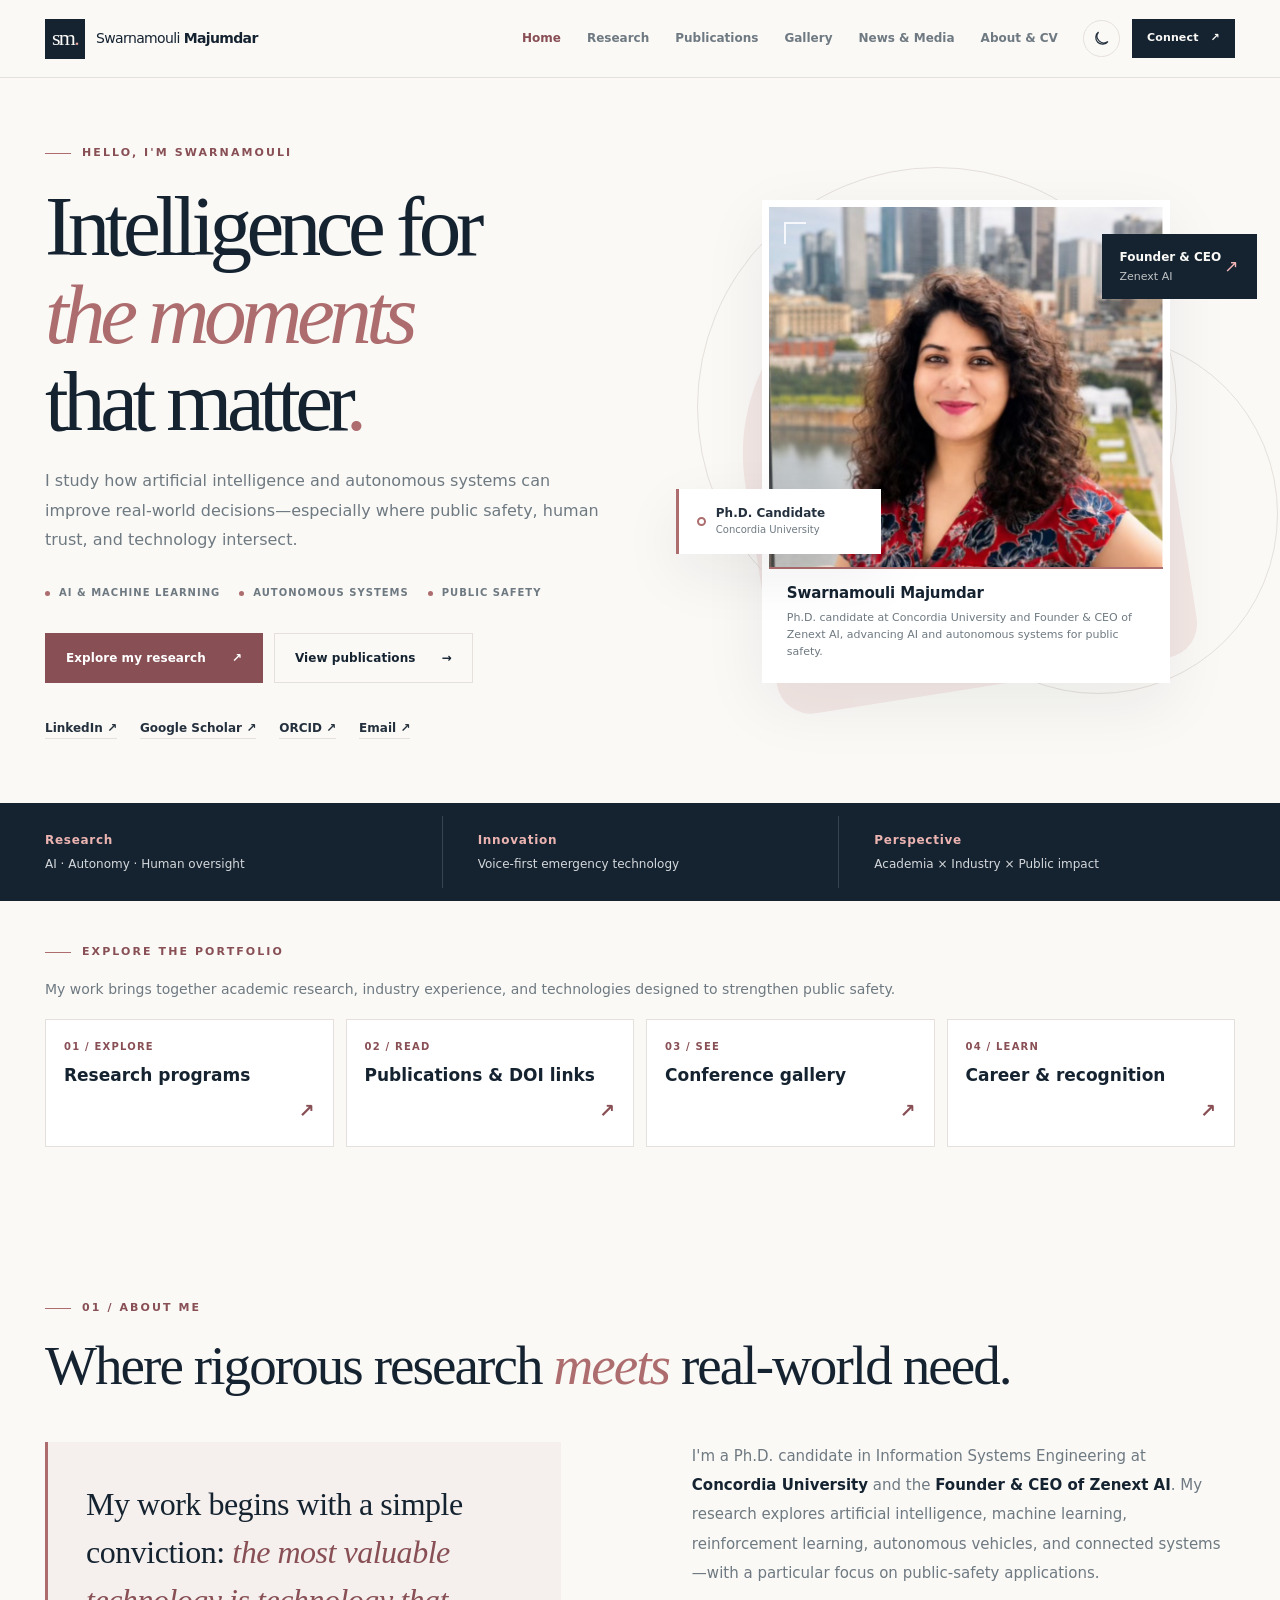
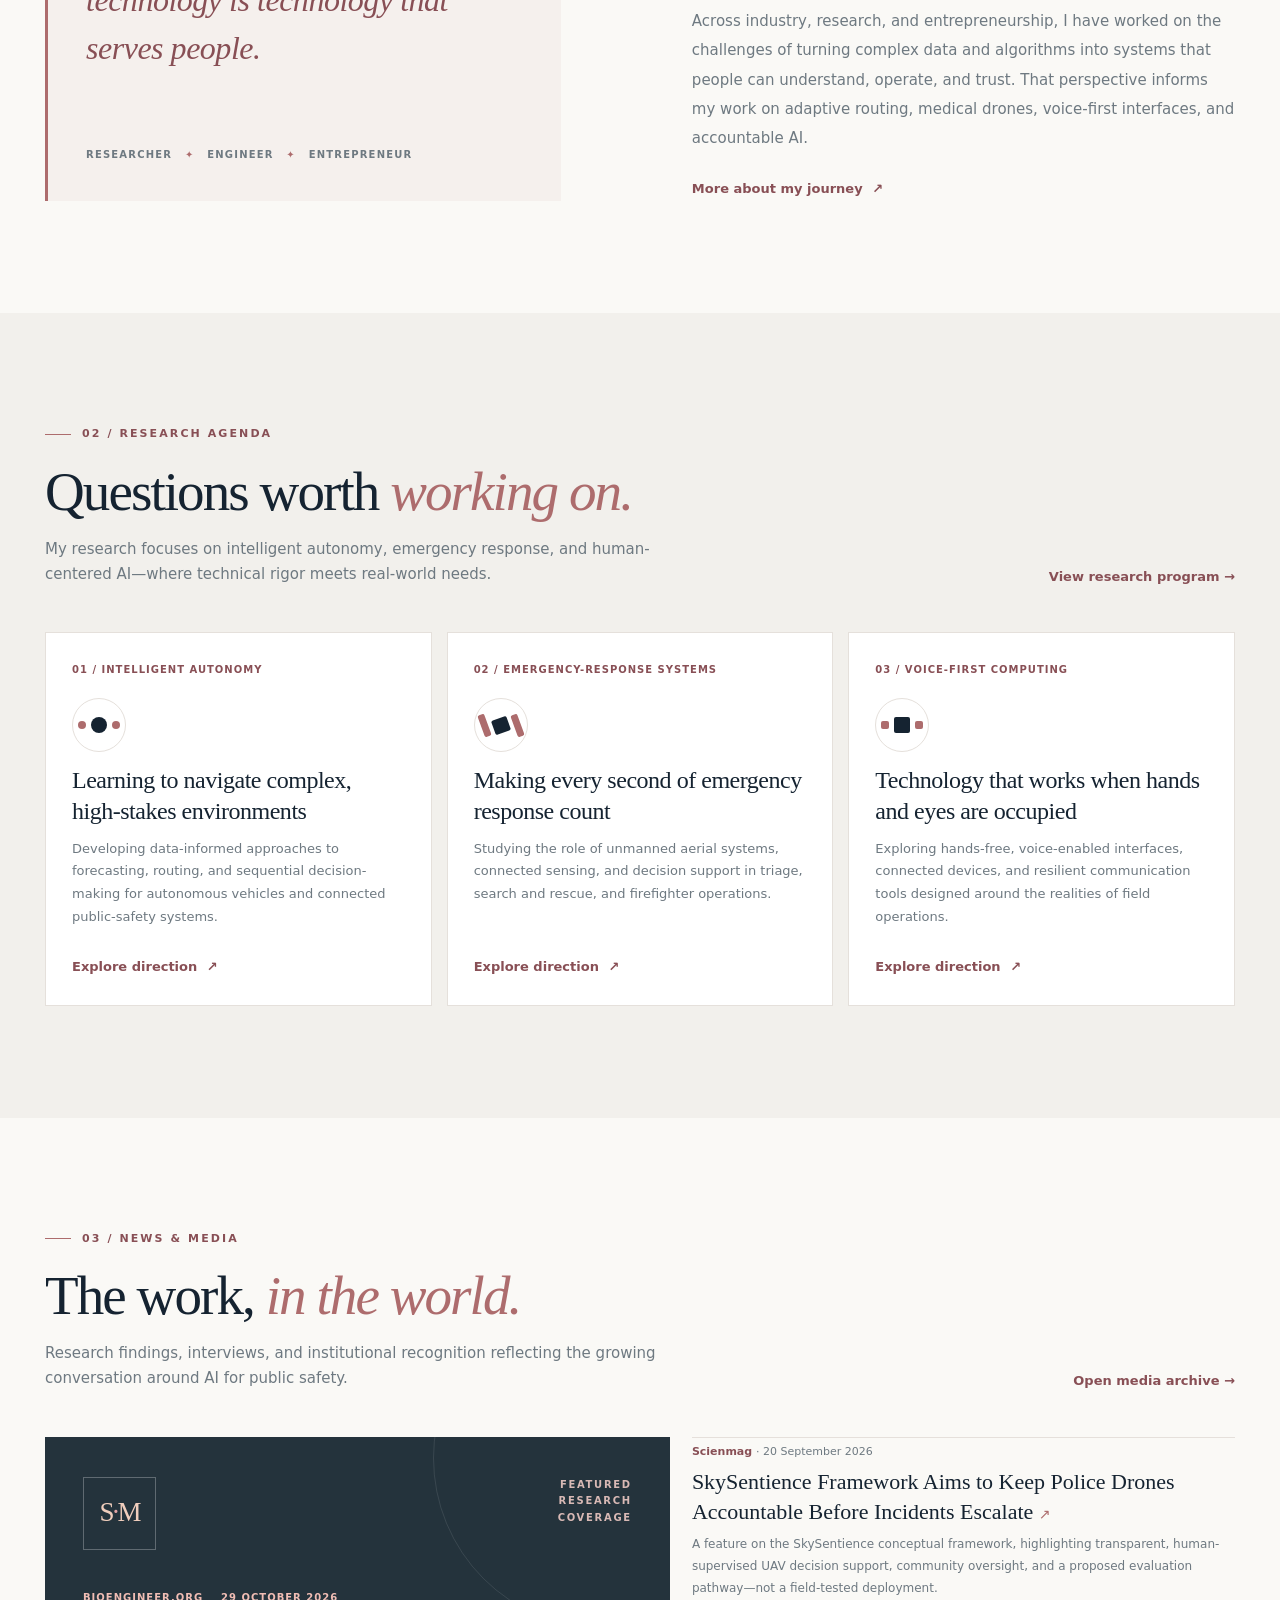
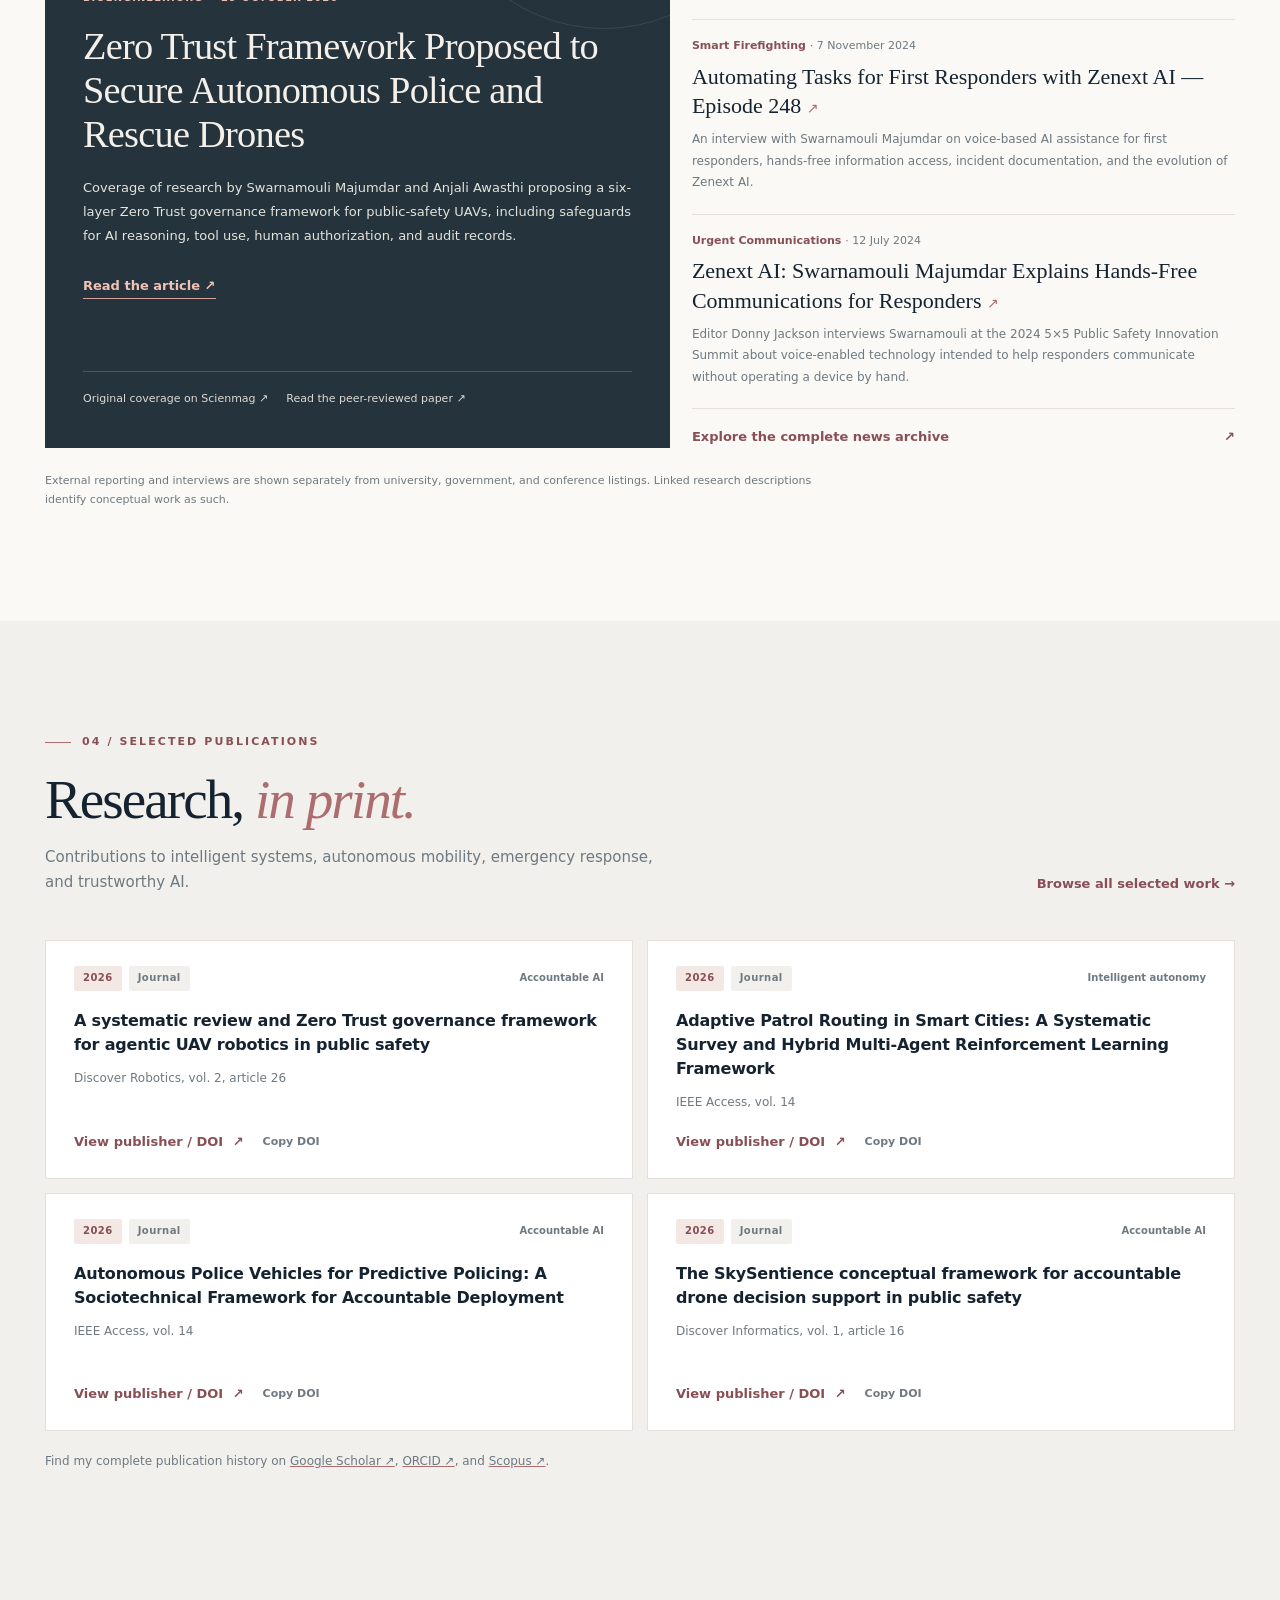
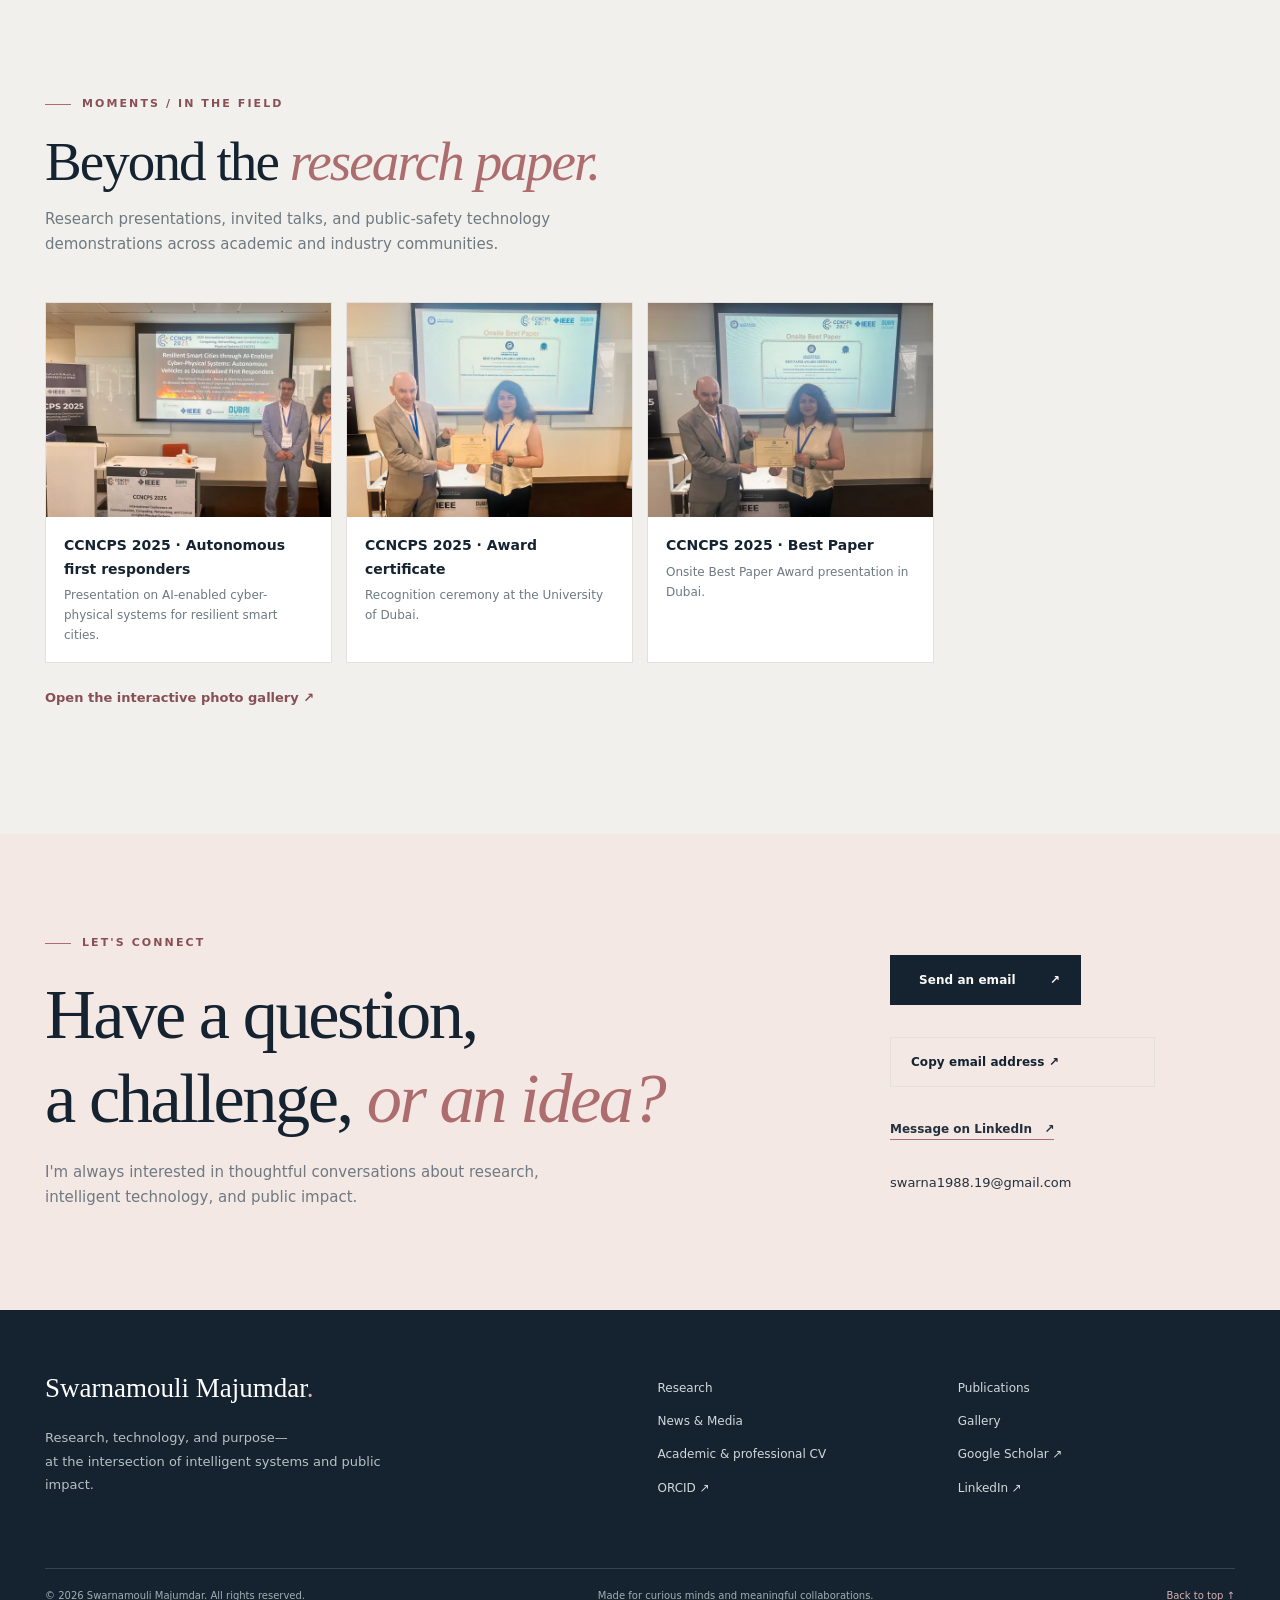
==== commit ee025ea7: "Add files via upload" ====
--- a/index.html
+++ b/index.html
@@ -10,7 +10,7 @@
     <nav class="desktop-nav" aria-label="Main navigation"><a class="nav-link active" href="index.html" aria-current=page>Home</a><a class="nav-link " href="research.html" >Research</a><a class="nav-link " href="publications.html" >Publications</a><a class="nav-link " href="gallery.html" >Gallery</a><a class="nav-link " href="news.html" >News & Media</a><a class="nav-link " href="about.html" >About & CV</a></nav>
     <div class="header-actions"><button class="theme-toggle" data-theme-toggle type="button" title="Toggle color theme" aria-label="Toggle color theme"><svg aria-hidden="true" viewBox="0 0 24 24" fill="none" stroke="currentColor" stroke-width="1.6"><path d="M20.1 15.8A8.5 8.5 0 0 1 8.2 3.9 8.5 8.5 0 1 0 20.1 15.8Z"/></svg></button><a href="index.html#contact" class="header-contact">Connect <span aria-hidden="true">↗</span></a><button class="menu-toggle" data-menu-toggle type="button" aria-expanded="false" aria-controls="mobile-nav" aria-label="Open menu"><span></span><span></span><span></span></button></div>
     </div><nav id="mobile-nav" class="mobile-nav" aria-label="Mobile navigation" hidden><a class="nav-link active" href="index.html" aria-current=page>Home</a><a class="nav-link " href="research.html" >Research</a><a class="nav-link " href="publications.html" >Publications</a><a class="nav-link " href="gallery.html" >Gallery</a><a class="nav-link " href="news.html" >News & Media</a><a class="nav-link " href="about.html" >About & CV</a><a href="index.html#contact">Connect ↗</a></nav></header><main id="main"><section class="hero shell"><div class="hero-content"><div class="eyebrow"><span class="eyebrow-line"></span>HELLO, I'M SWARNAMOULI</div><h1>Intelligence for<br><em>the moments</em><br>that matter<span class="period">.</span></h1><p class="hero-lead">I study how artificial intelligence and autonomous systems can improve real-world decisions—especially where public safety, human trust, and technology intersect.</p><div class="hero-tags"><span>AI & MACHINE LEARNING</span><span>AUTONOMOUS SYSTEMS</span><span>PUBLIC SAFETY</span></div><div class="hero-buttons"><a class="btn btn-primary" href="research.html" ><span>Explore my research</span><span aria-hidden="true">↗</span></a><a class="btn btn-secondary" href="publications.html" ><span>View publications</span><span aria-hidden="true">→</span></a></div><div class="hero-social"><a href="https://www.linkedin.com/in/swarnamouli/" target="_blank" rel="noopener noreferrer">LinkedIn ↗</a><a href="https://scholar.google.ca/citations?user=PvWQuuMAAAAJ&amp;hl=en" target="_blank" rel="noopener noreferrer">Google Scholar ↗</a><a href="https://orcid.org/0000-0001-6443-4471" target="_blank" rel="noopener noreferrer">ORCID ↗</a><a href="mailto:swarna1988.19@gmail.com">Email ↗</a></div></div>
-    <div class="hero-visual"><div class="hero-visual-deco deco-a"></div><div class="hero-visual-deco deco-b"></div><figure class="portrait-frame"><img src="assets/photos/swarnamouli-bio-portrait.png" alt="Portrait of Swarnamouli Majumdar" loading="eager"><figcaption class="portrait-bio-caption"><strong>Swarnamouli Majumdar</strong><span>Ph.D. candidate at Concordia University and Founder &amp; CEO of Zenext AI, advancing AI and autonomous systems for public safety.</span></figcaption><span class="portrait-frame-corner"></span></figure><div class="role-float"><span class="role-dot"></span><div><strong>Ph.D. Candidate</strong><small>Concordia University</small></div></div><div class="founder-float"><strong>Founder & CEO</strong><span>Zenext AI</span><span aria-hidden="true">↗</span></div></div></section><div class="hero-strip"><div class="shell strip-inner"><div><strong>Research</strong><span>AI · Autonomy · Human oversight</span></div><div><strong>Innovation</strong><span>Voice-first emergency technology</span></div><div><strong>Perspective</strong><span>Academia × Industry × Public impact</span></div></div></div><section class="shell quick-intro"><div class="eyebrow"><span class="eyebrow-line"></span>EXPLORE THE PORTFOLIO</div><p class="quick-text">Choose a section. Research, publications, and presentations each have their own space.</p><div class="quick-nav"><a href="research.html"><small>01 / EXPLORE</small><strong>Research programs</strong><b aria-hidden="true">↗</b></a><a href="publications.html"><small>02 / READ</small><strong>Publications & DOI links</strong><b aria-hidden="true">↗</b></a><a href="gallery.html"><small>03 / SEE</small><strong>Conference gallery</strong><b aria-hidden="true">↗</b></a><a href="about.html"><small>04 / LEARN</small><strong>Career & recognition</strong><b aria-hidden="true">↗</b></a></div></section><section class="section shell" id="about"><div class="section-head"><div><div class="eyebrow"><span class="eyebrow-line"></span>01 / About me</div><h2>Where rigorous research <em>meets</em> real-world need.</h2></div></div><div class="about-grid"><div class="about-statement"><p>My work begins with a simple conviction: <span>the most valuable technology is technology that serves people.</span></p><div class="about-statement-bottom">RESEARCHER <span>✦</span> ENGINEER <span>✦</span> ENTREPRENEUR</div></div><div class="about-copy"><p>I'm a Ph.D. candidate in Information Systems Engineering at <strong>Concordia University</strong> and the <strong>Founder & CEO of Zenext AI</strong>. My research explores artificial intelligence, machine learning, reinforcement learning, autonomous vehicles, and connected systems—with a particular focus on public-safety applications.</p><p>Across industry, research, and entrepreneurship, I have worked on the challenges of turning complex data and algorithms into systems that people can understand, operate, and trust. That perspective informs my work on adaptive routing, medical drones, voice-first interfaces, and accountable AI.</p><a class="text-link" href="about.html">More about my journey <span class="arrow" aria-hidden="true">↗</span></a></div></div></section><section class="section soft-section" id="research"><div class="shell"><div class="section-head"><div><div class="eyebrow"><span class="eyebrow-line"></span>02 / Research agenda</div><h2>Questions worth <em>working on.</em></h2><p class="section-desc">Explore three priority themes here; the full research page covers all five directions.</p></div><a class="head-link" href="research.html">View research program →</a></div><div class="research-grid"><article class="research-card reveal"><span class="research-card-number">01 / Intelligent autonomy</span><div class="research-icon research-icon-autonomy" aria-hidden="true"><span></span><span></span><span></span></div><h3>Learning to navigate complex, high-stakes environments</h3><p>Developing data-informed approaches to forecasting, routing, and sequential decision-making for autonomous vehicles and connected public-safety systems.</p><a class="text-link" href="research.html#autonomy">Explore direction <span class="arrow" aria-hidden="true">↗</span></a></article><article class="research-card reveal"><span class="research-card-number">02 / Emergency-response systems</span><div class="research-icon research-icon-response" aria-hidden="true"><span></span><span></span><span></span></div><h3>Making every second of emergency response count</h3><p>Studying the role of unmanned aerial systems, connected sensing, and decision support in triage, search and rescue, and firefighter operations.</p><a class="text-link" href="research.html#response">Explore direction <span class="arrow" aria-hidden="true">↗</span></a></article><article class="research-card reveal"><span class="research-card-number">03 / Voice-first computing</span><div class="research-icon research-icon-voice" aria-hidden="true"><span></span><span></span><span></span></div><h3>Technology that works when hands and eyes are occupied</h3><p>Exploring hands-free, voice-enabled interfaces, connected devices, and resilient communication tools designed around the realities of field operations.</p><a class="text-link" href="research.html#voice">Explore direction <span class="arrow" aria-hidden="true">↗</span></a></article></div></div></section><section class="section shell" id="news"><div class="section-head"><div><div class="eyebrow"><span class="eyebrow-line"></span>03 / News &amp; media</div><h2>The work, <em>in the world.</em></h2><p class="section-desc">Selected reporting, interviews and institutional features about my research and Zenext AI.</p></div><a class="head-link" href="news.html">Open media archive →</a></div><div class="media-home-grid"><article class="media-main-feature reveal"><div class="media-feature-top"><span class="media-feature-icon" aria-hidden="true">S<span>·</span>M</span><span class="media-feature-kicker">FEATURED RESEARCH COVERAGE</span></div><div><div class="media-byline"><span>Bioengineer.org</span><span>29 October 2026</span></div><h3><a href="https://bioengineer.org/zero-trust-framework-proposed-to-secure-autonomous-police-and-rescue-drones/" target="_blank" rel="noopener noreferrer">Zero Trust Framework Proposed to Secure Autonomous Police and Rescue Drones</a></h3><p>Coverage of research by Swarnamouli Majumdar and Anjali Awasthi proposing a six-layer Zero Trust governance framework for public-safety UAVs, including safeguards for AI reasoning, tool use, human authorization, and audit records.</p><a class="media-read-link" href="https://bioengineer.org/zero-trust-framework-proposed-to-secure-autonomous-police-and-rescue-drones/" target="_blank" rel="noopener noreferrer">Read the article <span class="arrow" aria-hidden="true">↗</span></a></div><div class="media-related"><a href="https://scienmag.com/zero-trust-framework-proposed-to-secure-autonomous-police-and-rescue-drones/" target="_blank" rel="noopener noreferrer">Original coverage on Scienmag <span class="arrow" aria-hidden="true">↗</span></a><a href="https://doi.org/10.1007/s44430-026-00042-4" target="_blank" rel="noopener noreferrer">Read the peer-reviewed paper <span class="arrow" aria-hidden="true">↗</span></a></div></article><div class="media-home-rail"><article class="media-rail-story"><p class="media-rail-meta">Scienmag <span>· 20 September 2026</span></p><h3><a href="https://scienmag.com/skysentience-framework-aims-to-keep-police-drones-accountable-before-incidents-escalate/" target="_blank" rel="noopener noreferrer">SkySentience Framework Aims to Keep Police Drones Accountable Before Incidents Escalate <span aria-hidden="true">↗</span></a></h3><p>A feature on the SkySentience conceptual framework, highlighting transparent, human-supervised UAV decision support, community oversight, and a proposed evaluation pathway—not a field-tested deployment.</p></article><article class="media-rail-story"><p class="media-rail-meta">Smart Firefighting <span>· 7 November 2024</span></p><h3><a href="https://smartfirefighting.podbean.com/e/episode-248-automating-tasks-for-first-responders-with-zenext-ai-with-swarnamouli-majumdar/" target="_blank" rel="noopener noreferrer">Automating Tasks for First Responders with Zenext AI — Episode 248 <span aria-hidden="true">↗</span></a></h3><p>An interview with Swarnamouli Majumdar on voice-based AI assistance for first responders, hands-free information access, incident documentation, and the evolution of Zenext AI.</p></article><article class="media-rail-story"><p class="media-rail-meta">Urgent Communications <span>· 12 July 2024</span></p><h3><a href="https://urgentcomm.com/ai-analytics/zenext-ai-swarnamouli-majumdar-explains-how-voice-enabled-tech-supports-hands-free-comms-for-responders" target="_blank" rel="noopener noreferrer">Zenext AI: Swarnamouli Majumdar Explains Hands-Free Communications for Responders <span aria-hidden="true">↗</span></a></h3><p>Editor Donny Jackson interviews Swarnamouli at the 2024 5×5 Public Safety Innovation Summit about voice-enabled technology intended to help responders communicate without operating a device by hand.</p></article><a class="media-archive-link" href="news.html"><span>Explore the complete news archive</span><span aria-hidden="true">↗</span></a></div></div><p class="media-integrity-note">External reporting and interviews are shown separately from university, government, and conference listings. Linked research descriptions identify conceptual work as such.</p></section><section class="section soft-section" id="publications"><div class="shell"><div class="section-head"><div><div class="eyebrow"><span class="eyebrow-line"></span>04 / Selected publications</div><h2>Research, <em>in print.</em></h2><p class="section-desc">A selection of journal articles from my broader publication record.</p></div><a class="head-link" href="publications.html">Browse all selected work →</a></div><div class="pub-feature-grid"><article class="pub-card pub-card-compact" data-year="2026" data-type="Journal" data-topic="Accountable AI" data-search="a systematic review and zero trust governance framework for agentic uav robotics in public safety discover robotics, vol. 2, article 26 accountable ai">
+    <div class="hero-visual"><div class="hero-visual-deco deco-a"></div><div class="hero-visual-deco deco-b"></div><figure class="portrait-frame"><img src="assets/photos/swarnamouli-bio-portrait.png" alt="Portrait of Swarnamouli Majumdar" loading="eager"><figcaption class="portrait-bio-caption"><strong>Swarnamouli Majumdar</strong><span>Ph.D. candidate at Concordia University and Founder &amp; CEO of Zenext AI, advancing AI and autonomous systems for public safety.</span></figcaption><span class="portrait-frame-corner"></span></figure><div class="role-float"><span class="role-dot"></span><div><strong>Ph.D. Candidate</strong><small>Concordia University</small></div></div><div class="founder-float"><strong>Founder & CEO</strong><span>Zenext AI</span><span aria-hidden="true">↗</span></div></div></section><div class="hero-strip"><div class="shell strip-inner"><div><strong>Research</strong><span>AI · Autonomy · Human oversight</span></div><div><strong>Innovation</strong><span>Voice-first emergency technology</span></div><div><strong>Perspective</strong><span>Academia × Industry × Public impact</span></div></div></div><section class="shell quick-intro"><div class="eyebrow"><span class="eyebrow-line"></span>EXPLORE THE PORTFOLIO</div><p class="quick-text">My work brings together academic research, industry experience, and technologies designed to strengthen public safety.</p><div class="quick-nav"><a href="research.html"><small>01 / EXPLORE</small><strong>Research programs</strong><b aria-hidden="true">↗</b></a><a href="publications.html"><small>02 / READ</small><strong>Publications & DOI links</strong><b aria-hidden="true">↗</b></a><a href="gallery.html"><small>03 / SEE</small><strong>Conference gallery</strong><b aria-hidden="true">↗</b></a><a href="about.html"><small>04 / LEARN</small><strong>Career & recognition</strong><b aria-hidden="true">↗</b></a></div></section><section class="section shell" id="about"><div class="section-head"><div><div class="eyebrow"><span class="eyebrow-line"></span>01 / About me</div><h2>Where rigorous research <em>meets</em> real-world need.</h2></div></div><div class="about-grid"><div class="about-statement"><p>My work begins with a simple conviction: <span>the most valuable technology is technology that serves people.</span></p><div class="about-statement-bottom">RESEARCHER <span>✦</span> ENGINEER <span>✦</span> ENTREPRENEUR</div></div><div class="about-copy"><p>I'm a Ph.D. candidate in Information Systems Engineering at <strong>Concordia University</strong> and the <strong>Founder & CEO of Zenext AI</strong>. My research explores artificial intelligence, machine learning, reinforcement learning, autonomous vehicles, and connected systems—with a particular focus on public-safety applications.</p><p>Across industry, research, and entrepreneurship, I have worked on the challenges of turning complex data and algorithms into systems that people can understand, operate, and trust. That perspective informs my work on adaptive routing, medical drones, voice-first interfaces, and accountable AI.</p><a class="text-link" href="about.html">More about my journey <span class="arrow" aria-hidden="true">↗</span></a></div></div></section><section class="section soft-section" id="research"><div class="shell"><div class="section-head"><div><div class="eyebrow"><span class="eyebrow-line"></span>02 / Research agenda</div><h2>Questions worth <em>working on.</em></h2><p class="section-desc">My research focuses on intelligent autonomy, emergency response, and human-centered AI—where technical rigor meets real-world needs.</p></div><a class="head-link" href="research.html">View research program →</a></div><div class="research-grid"><article class="research-card reveal"><span class="research-card-number">01 / Intelligent autonomy</span><div class="research-icon research-icon-autonomy" aria-hidden="true"><span></span><span></span><span></span></div><h3>Learning to navigate complex, high-stakes environments</h3><p>Developing data-informed approaches to forecasting, routing, and sequential decision-making for autonomous vehicles and connected public-safety systems.</p><a class="text-link" href="research.html#autonomy">Explore direction <span class="arrow" aria-hidden="true">↗</span></a></article><article class="research-card reveal"><span class="research-card-number">02 / Emergency-response systems</span><div class="research-icon research-icon-response" aria-hidden="true"><span></span><span></span><span></span></div><h3>Making every second of emergency response count</h3><p>Studying the role of unmanned aerial systems, connected sensing, and decision support in triage, search and rescue, and firefighter operations.</p><a class="text-link" href="research.html#response">Explore direction <span class="arrow" aria-hidden="true">↗</span></a></article><article class="research-card reveal"><span class="research-card-number">03 / Voice-first computing</span><div class="research-icon research-icon-voice" aria-hidden="true"><span></span><span></span><span></span></div><h3>Technology that works when hands and eyes are occupied</h3><p>Exploring hands-free, voice-enabled interfaces, connected devices, and resilient communication tools designed around the realities of field operations.</p><a class="text-link" href="research.html#voice">Explore direction <span class="arrow" aria-hidden="true">↗</span></a></article></div></div></section><section class="section shell" id="news"><div class="section-head"><div><div class="eyebrow"><span class="eyebrow-line"></span>03 / News &amp; media</div><h2>The work, <em>in the world.</em></h2><p class="section-desc">Research findings, interviews, and institutional recognition reflecting the growing conversation around AI for public safety.</p></div><a class="head-link" href="news.html">Open media archive →</a></div><div class="media-home-grid"><article class="media-main-feature reveal"><div class="media-feature-top"><span class="media-feature-icon" aria-hidden="true">S<span>·</span>M</span><span class="media-feature-kicker">FEATURED RESEARCH COVERAGE</span></div><div><div class="media-byline"><span>Bioengineer.org</span><span>29 October 2026</span></div><h3><a href="https://bioengineer.org/zero-trust-framework-proposed-to-secure-autonomous-police-and-rescue-drones/" target="_blank" rel="noopener noreferrer">Zero Trust Framework Proposed to Secure Autonomous Police and Rescue Drones</a></h3><p>Coverage of research by Swarnamouli Majumdar and Anjali Awasthi proposing a six-layer Zero Trust governance framework for public-safety UAVs, including safeguards for AI reasoning, tool use, human authorization, and audit records.</p><a class="media-read-link" href="https://bioengineer.org/zero-trust-framework-proposed-to-secure-autonomous-police-and-rescue-drones/" target="_blank" rel="noopener noreferrer">Read the article <span class="arrow" aria-hidden="true">↗</span></a></div><div class="media-related"><a href="https://scienmag.com/zero-trust-framework-proposed-to-secure-autonomous-police-and-rescue-drones/" target="_blank" rel="noopener noreferrer">Original coverage on Scienmag <span class="arrow" aria-hidden="true">↗</span></a><a href="https://doi.org/10.1007/s44430-026-00042-4" target="_blank" rel="noopener noreferrer">Read the peer-reviewed paper <span class="arrow" aria-hidden="true">↗</span></a></div></article><div class="media-home-rail"><article class="media-rail-story"><p class="media-rail-meta">Scienmag <span>· 20 September 2026</span></p><h3><a href="https://scienmag.com/skysentience-framework-aims-to-keep-police-drones-accountable-before-incidents-escalate/" target="_blank" rel="noopener noreferrer">SkySentience Framework Aims to Keep Police Drones Accountable Before Incidents Escalate <span aria-hidden="true">↗</span></a></h3><p>A feature on the SkySentience conceptual framework, highlighting transparent, human-supervised UAV decision support, community oversight, and a proposed evaluation pathway—not a field-tested deployment.</p></article><article class="media-rail-story"><p class="media-rail-meta">Smart Firefighting <span>· 7 November 2024</span></p><h3><a href="https://smartfirefighting.podbean.com/e/episode-248-automating-tasks-for-first-responders-with-zenext-ai-with-swarnamouli-majumdar/" target="_blank" rel="noopener noreferrer">Automating Tasks for First Responders with Zenext AI — Episode 248 <span aria-hidden="true">↗</span></a></h3><p>An interview with Swarnamouli Majumdar on voice-based AI assistance for first responders, hands-free information access, incident documentation, and the evolution of Zenext AI.</p></article><article class="media-rail-story"><p class="media-rail-meta">Urgent Communications <span>· 12 July 2024</span></p><h3><a href="https://urgentcomm.com/ai-analytics/zenext-ai-swarnamouli-majumdar-explains-how-voice-enabled-tech-supports-hands-free-comms-for-responders" target="_blank" rel="noopener noreferrer">Zenext AI: Swarnamouli Majumdar Explains Hands-Free Communications for Responders <span aria-hidden="true">↗</span></a></h3><p>Editor Donny Jackson interviews Swarnamouli at the 2024 5×5 Public Safety Innovation Summit about voice-enabled technology intended to help responders communicate without operating a device by hand.</p></article><a class="media-archive-link" href="news.html"><span>Explore the complete news archive</span><span aria-hidden="true">↗</span></a></div></div><p class="media-integrity-note">External reporting and interviews are shown separately from university, government, and conference listings. Linked research descriptions identify conceptual work as such.</p></section><section class="section soft-section" id="publications"><div class="shell"><div class="section-head"><div><div class="eyebrow"><span class="eyebrow-line"></span>04 / Selected publications</div><h2>Research, <em>in print.</em></h2><p class="section-desc">Contributions to intelligent systems, autonomous mobility, emergency response, and trustworthy AI.</p></div><a class="head-link" href="publications.html">Browse all selected work →</a></div><div class="pub-feature-grid"><article class="pub-card pub-card-compact" data-year="2026" data-type="Journal" data-topic="Accountable AI" data-search="a systematic review and zero trust governance framework for agentic uav robotics in public safety discover robotics, vol. 2, article 26 accountable ai">
     <div class="pub-meta"><span class="pill ">2026</span><span class="pill pill-subtle">Journal</span><span class="pub-topic">Accountable AI</span></div>
     <h3><a href="https://doi.org/10.1007/s44430-026-00042-4" target="_blank" rel="noopener noreferrer">A systematic review and Zero Trust governance framework for agentic UAV robotics in public safety</a></h3>
     <p class="pub-venue">Discover Robotics, vol. 2, article 26</p>
@@ -30,4 +30,4 @@
     <h3><a href="https://doi.org/10.1007/s44564-026-00018-x" target="_blank" rel="noopener noreferrer">The SkySentience conceptual framework for accountable drone decision support in public safety</a></h3>
     <p class="pub-venue">Discover Informatics, vol. 1, article 16</p>
     <div class="pub-actions"><a class="text-link" href="https://doi.org/10.1007/s44564-026-00018-x" target="_blank" rel="noopener noreferrer">View publisher / DOI <span class="arrow" aria-hidden="true">↗</span></a><button class="copy-button" data-copy="https://doi.org/10.1007/s44564-026-00018-x" type="button" title="Copy DOI link" aria-label="Copy DOI link">Copy DOI</button></div>
-    </article></div><p class="section-footnote">For the complete bibliography and latest citations, visit <a href="https://scholar.google.ca/citations?user=PvWQuuMAAAAJ&amp;hl=en" target="_blank" rel="noopener noreferrer">Google Scholar</a> or <a href="https://scholar.google.ca/citations?user=PvWQuuMAAAAJ&amp;hl=en" target="_blank" rel="noopener noreferrer">Google Scholar ↗</a><a href="https://orcid.org/0000-0001-6443-4471" target="_blank" rel="noopener noreferrer">ORCID</a> and <a href="https://www.scopus.com/authid/detail.uri?authorId=57782341500" target="_blank" rel="noopener noreferrer">Scopus</a>.</p></div></section><section class="section soft-section" id="gallery"><div class="shell"><div class="section-head"><div><div class="eyebrow"><span class="eyebrow-line"></span>MOMENTS / IN THE FIELD</div><h2>Beyond the <em>research paper.</em></h2><p class="section-desc">Talks, collaborations, and technology work along the way.</p></div></div><div class="gallery-grid"><figure class="gallery-item"><img src="assets/thumbs/ccncps-2025-autonomous-first-responders.webp" alt="CCNCPS 2025 · Autonomous first responders — conference and research photography" loading="lazy"><figcaption><strong>CCNCPS 2025 · Autonomous first responders</strong><span>Presentation on AI-enabled cyber-physical systems for resilient smart cities.</span></figcaption></figure><figure class="gallery-item"><img src="assets/thumbs/ccncps-2025-award-certificate.webp" alt="CCNCPS 2025 · Award certificate — conference and research photography" loading="lazy"><figcaption><strong>CCNCPS 2025 · Award certificate</strong><span>Recognition ceremony at the University of Dubai.</span></figcaption></figure><figure class="gallery-item"><img src="assets/thumbs/ccncps-2025-best-paper-award.webp" alt="Swarnamouli Majumdar receiving an onsite Best Paper certificate at CCNCPS 2025." loading="lazy"><figcaption><strong>CCNCPS 2025 · Best Paper</strong><span>Onsite Best Paper Award presentation in Dubai.</span></figcaption></figure></div><p class="gallery-more"><a class="text-link" href="gallery.html">Open the interactive photo gallery ↗</a></p></div></section><section class="contact-section" id="contact"><div class="shell contact-inner"><div><div class="eyebrow"><span class="eyebrow-line"></span>LET'S CONNECT</div><h2>Have a question,<br>a challenge, <em>or an idea?</em></h2><p>I'm always interested in thoughtful conversations about research, intelligent technology, and public impact.</p></div><div class="contact-aside"><a class="btn btn-dark" href="mailto:swarna1988.19@gmail.com" ><span>Send an email</span><span aria-hidden="true">↗</span></a><button type="button" class="btn btn-secondary copy-contact" data-copy-email="swarna1988.19@gmail.com">Copy email address ↗</button><a href="https://www.linkedin.com/in/swarnamouli/" target="_blank" rel="noopener noreferrer">Message on LinkedIn <span aria-hidden="true">↗</span></a><small class="contact-email-text">swarna1988.19@gmail.com</small></div></div></section></main><footer class="footer"><div class="shell"><div class="footer-top"><div><a class="footer-name" href="index.html">Swarnamouli Majumdar<span>.</span></a><p>Research, technology, and purpose—<br>at the intersection of intelligent systems and public impact.</p></div><div class="footer-links"><a href="research.html">Research</a><a href="publications.html">Publications</a><a href="news.html">News & Media</a><a href="gallery.html">Gallery</a><a href="about.html">Academic & professional CV</a><a href="https://scholar.google.ca/citations?user=PvWQuuMAAAAJ&amp;hl=en" target="_blank" rel="noopener noreferrer">Google Scholar ↗</a><a href="https://orcid.org/0000-0001-6443-4471" target="_blank" rel="noopener noreferrer">ORCID ↗</a><a href="https://www.linkedin.com/in/swarnamouli/" target="_blank" rel="noopener noreferrer">LinkedIn ↗</a></div></div><div class="footer-bottom"><span>© <span id="copyright-year">2026</span> Swarnamouli Majumdar. All rights reserved.</span><span>Made for curious minds and meaningful collaborations.</span><a href="#top">Back to top ↑</a></div></div></footer></body></html>+    </article></div><p class="section-footnote">Find my complete publication history on <a href="https://scholar.google.ca/citations?user=PvWQuuMAAAAJ&amp;hl=en" target="_blank" rel="noopener noreferrer">Google Scholar ↗</a>, <a href="https://orcid.org/0000-0001-6443-4471" target="_blank" rel="noopener noreferrer">ORCID ↗</a>, and <a href="https://www.scopus.com/authid/detail.uri?authorId=57782341500" target="_blank" rel="noopener noreferrer">Scopus ↗</a>.</p></div></section><section class="section soft-section" id="gallery"><div class="shell"><div class="section-head"><div><div class="eyebrow"><span class="eyebrow-line"></span>MOMENTS / IN THE FIELD</div><h2>Beyond the <em>research paper.</em></h2><p class="section-desc">Research presentations, invited talks, and public-safety technology demonstrations across academic and industry communities.</p></div></div><div class="gallery-grid"><figure class="gallery-item"><img src="assets/thumbs/ccncps-2025-autonomous-first-responders.webp" alt="CCNCPS 2025 · Autonomous first responders — conference and research photography" loading="lazy"><figcaption><strong>CCNCPS 2025 · Autonomous first responders</strong><span>Presentation on AI-enabled cyber-physical systems for resilient smart cities.</span></figcaption></figure><figure class="gallery-item"><img src="assets/thumbs/ccncps-2025-award-certificate.webp" alt="CCNCPS 2025 · Award certificate — conference and research photography" loading="lazy"><figcaption><strong>CCNCPS 2025 · Award certificate</strong><span>Recognition ceremony at the University of Dubai.</span></figcaption></figure><figure class="gallery-item"><img src="assets/thumbs/ccncps-2025-best-paper-award.webp" alt="Swarnamouli Majumdar receiving an onsite Best Paper certificate at CCNCPS 2025." loading="lazy"><figcaption><strong>CCNCPS 2025 · Best Paper</strong><span>Onsite Best Paper Award presentation in Dubai.</span></figcaption></figure></div><p class="gallery-more"><a class="text-link" href="gallery.html">Open the interactive photo gallery ↗</a></p></div></section><section class="contact-section" id="contact"><div class="shell contact-inner"><div><div class="eyebrow"><span class="eyebrow-line"></span>LET'S CONNECT</div><h2>Have a question,<br>a challenge, <em>or an idea?</em></h2><p>I'm always interested in thoughtful conversations about research, intelligent technology, and public impact.</p></div><div class="contact-aside"><a class="btn btn-dark" href="mailto:swarna1988.19@gmail.com" ><span>Send an email</span><span aria-hidden="true">↗</span></a><button type="button" class="btn btn-secondary copy-contact" data-copy-email="swarna1988.19@gmail.com">Copy email address ↗</button><a href="https://www.linkedin.com/in/swarnamouli/" target="_blank" rel="noopener noreferrer">Message on LinkedIn <span aria-hidden="true">↗</span></a><small class="contact-email-text">swarna1988.19@gmail.com</small></div></div></section></main><footer class="footer"><div class="shell"><div class="footer-top"><div><a class="footer-name" href="index.html">Swarnamouli Majumdar<span>.</span></a><p>Research, technology, and purpose—<br>at the intersection of intelligent systems and public impact.</p></div><div class="footer-links"><a href="research.html">Research</a><a href="publications.html">Publications</a><a href="news.html">News & Media</a><a href="gallery.html">Gallery</a><a href="about.html">Academic & professional CV</a><a href="https://scholar.google.ca/citations?user=PvWQuuMAAAAJ&amp;hl=en" target="_blank" rel="noopener noreferrer">Google Scholar ↗</a><a href="https://orcid.org/0000-0001-6443-4471" target="_blank" rel="noopener noreferrer">ORCID ↗</a><a href="https://www.linkedin.com/in/swarnamouli/" target="_blank" rel="noopener noreferrer">LinkedIn ↗</a></div></div><div class="footer-bottom"><span>© <span id="copyright-year">2026</span> Swarnamouli Majumdar. All rights reserved.</span><span>Made for curious minds and meaningful collaborations.</span><a href="#top">Back to top ↑</a></div></div></footer></body></html>
